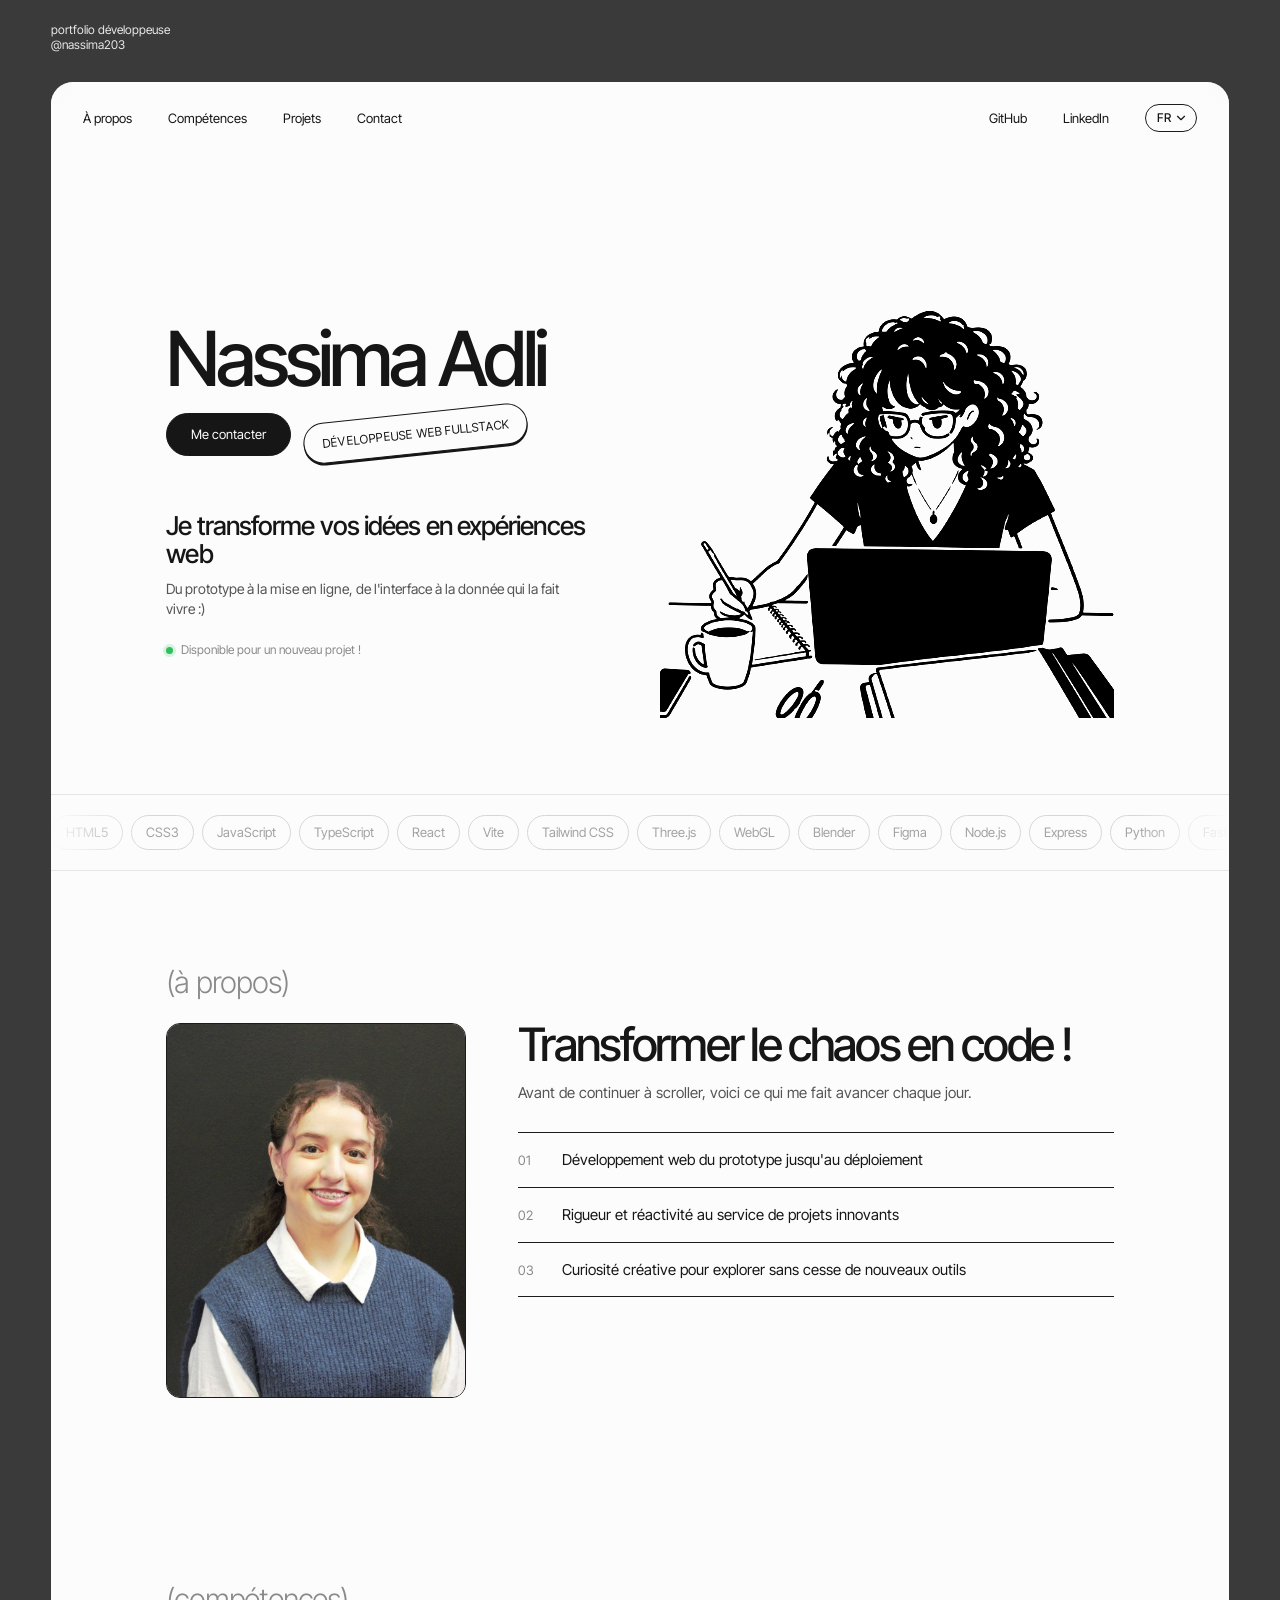
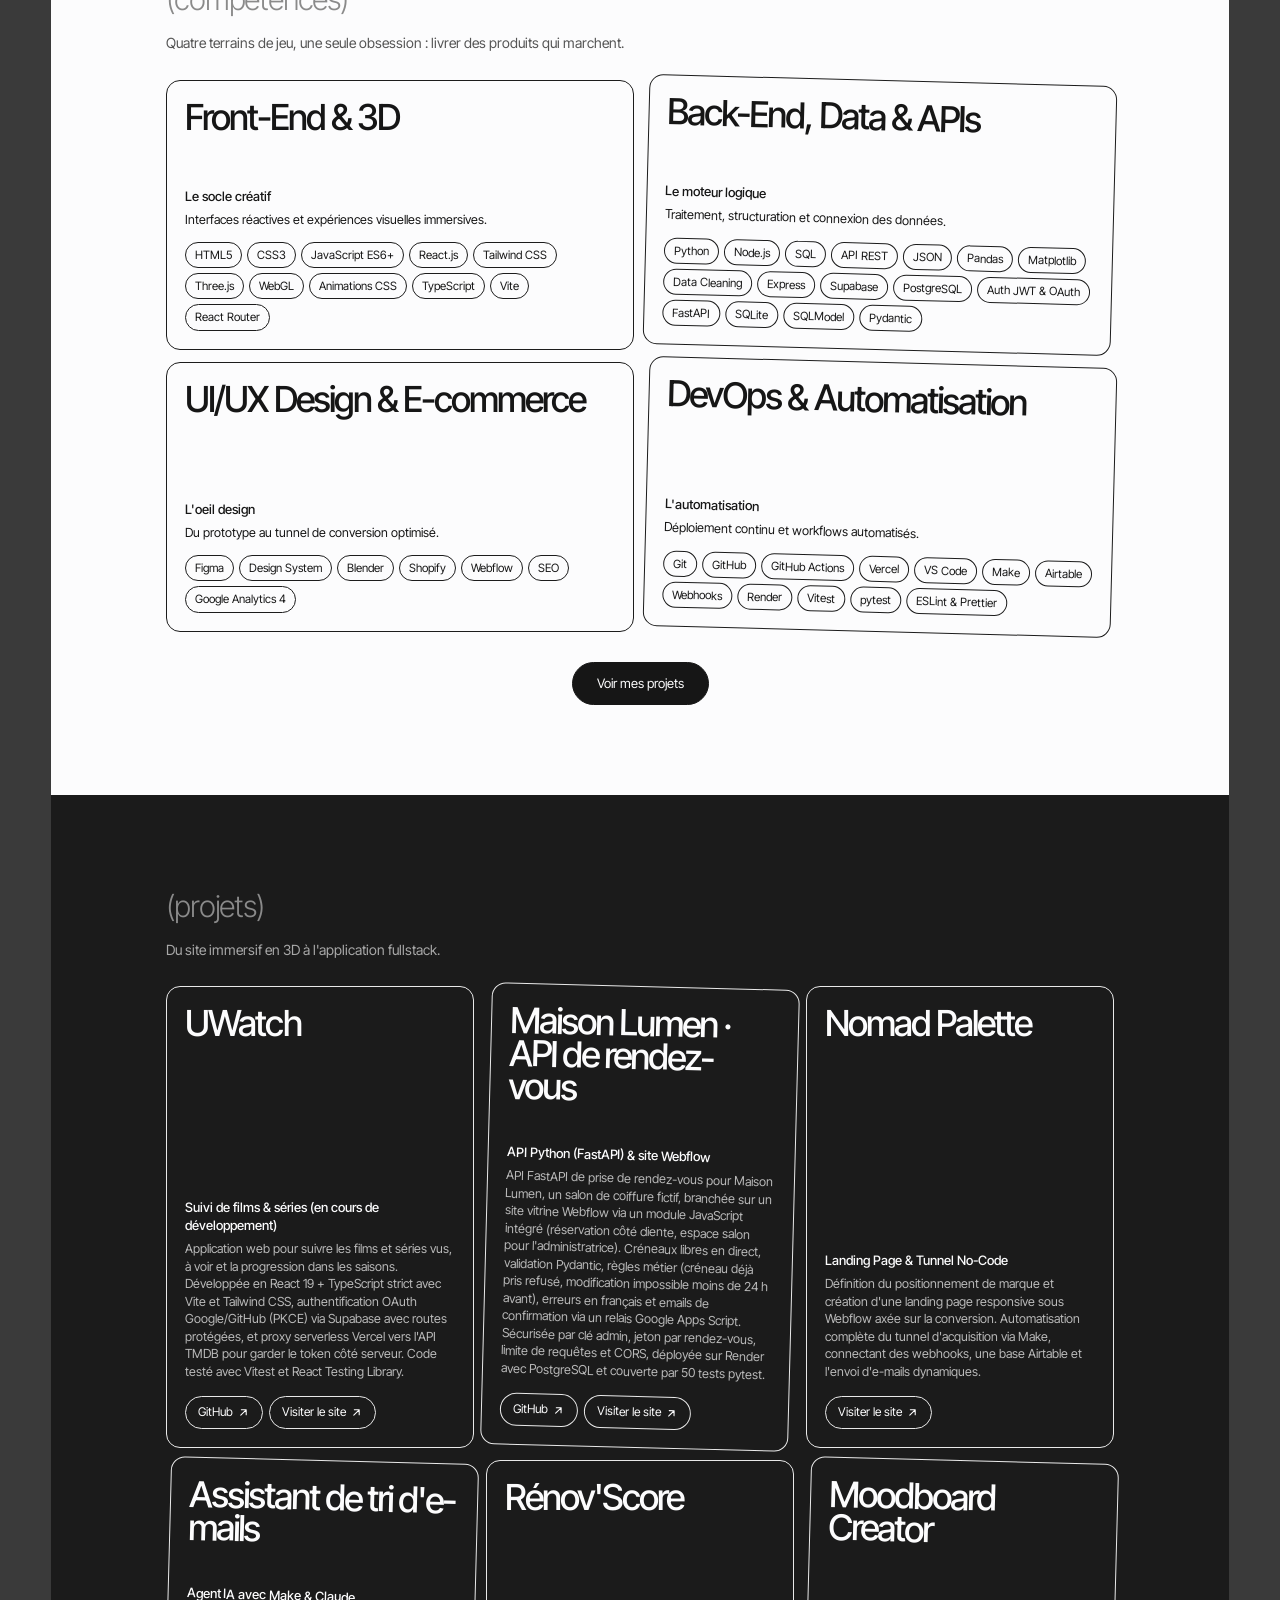
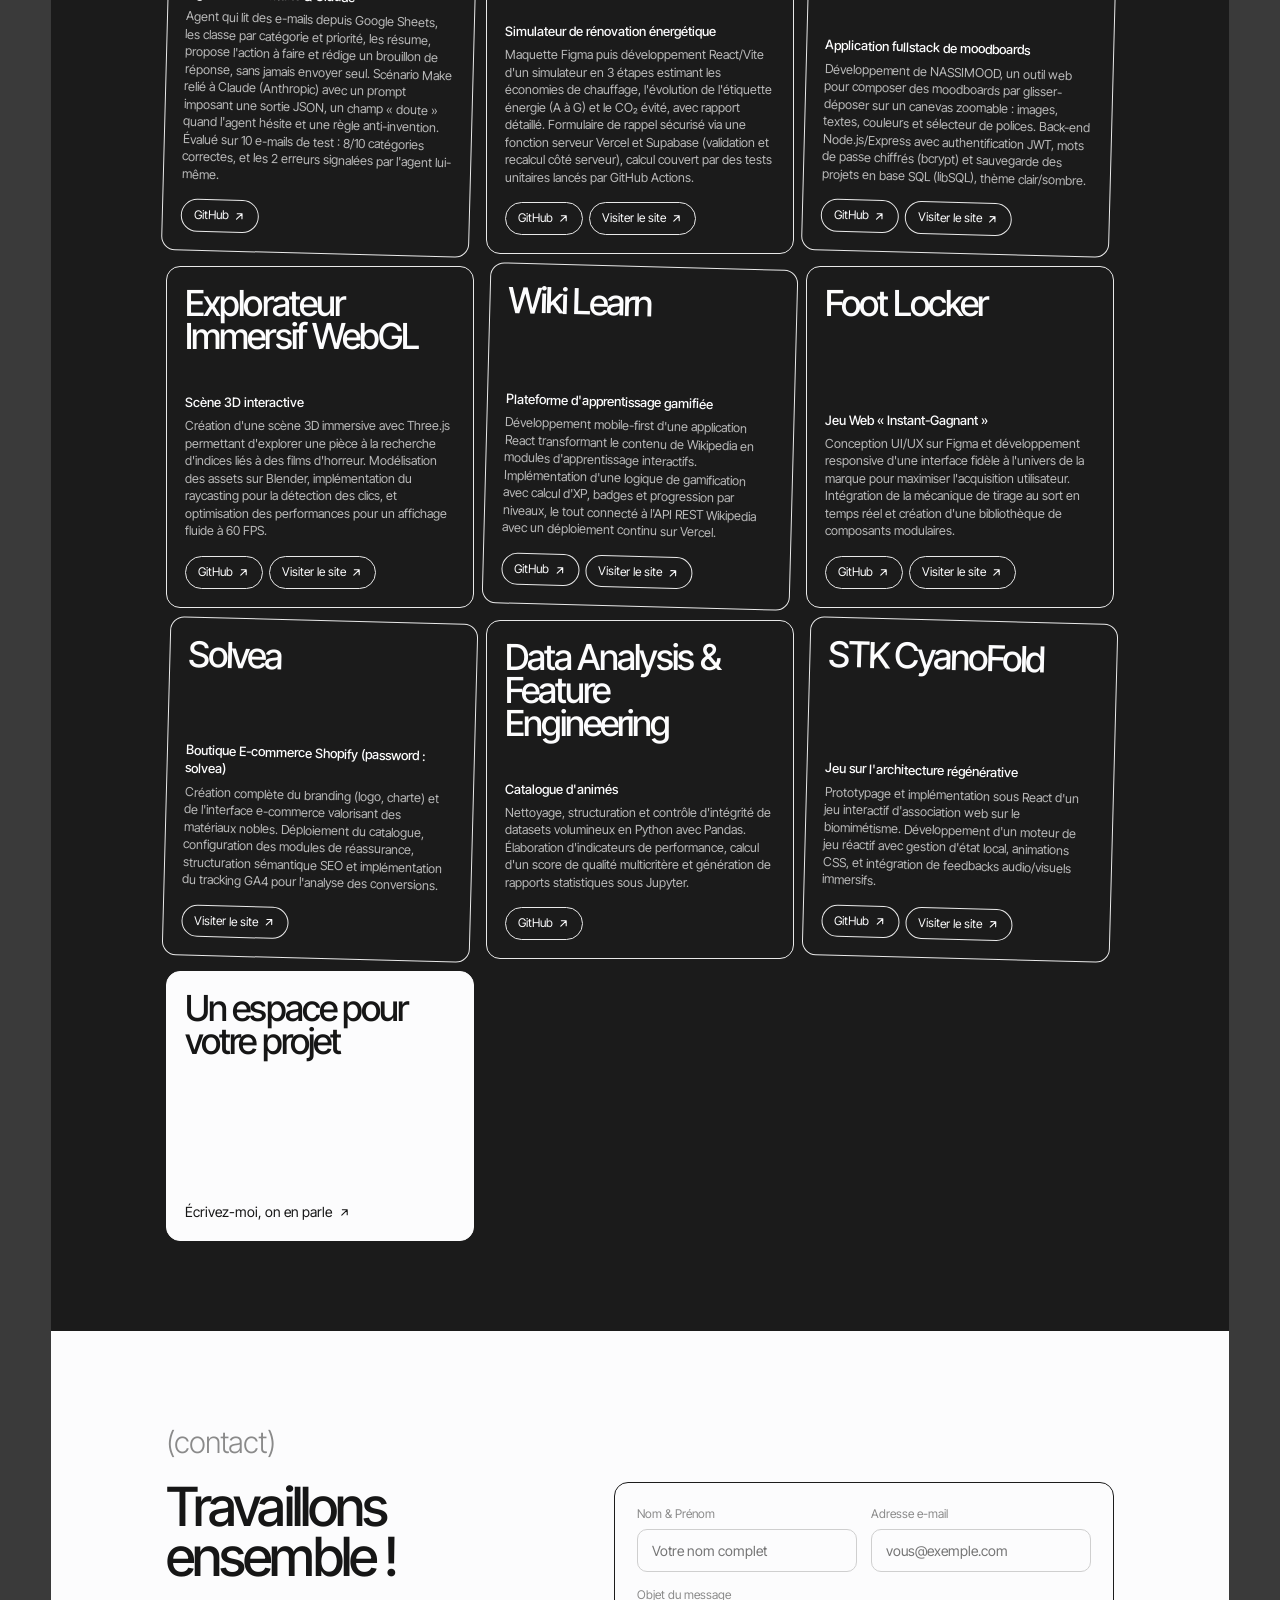
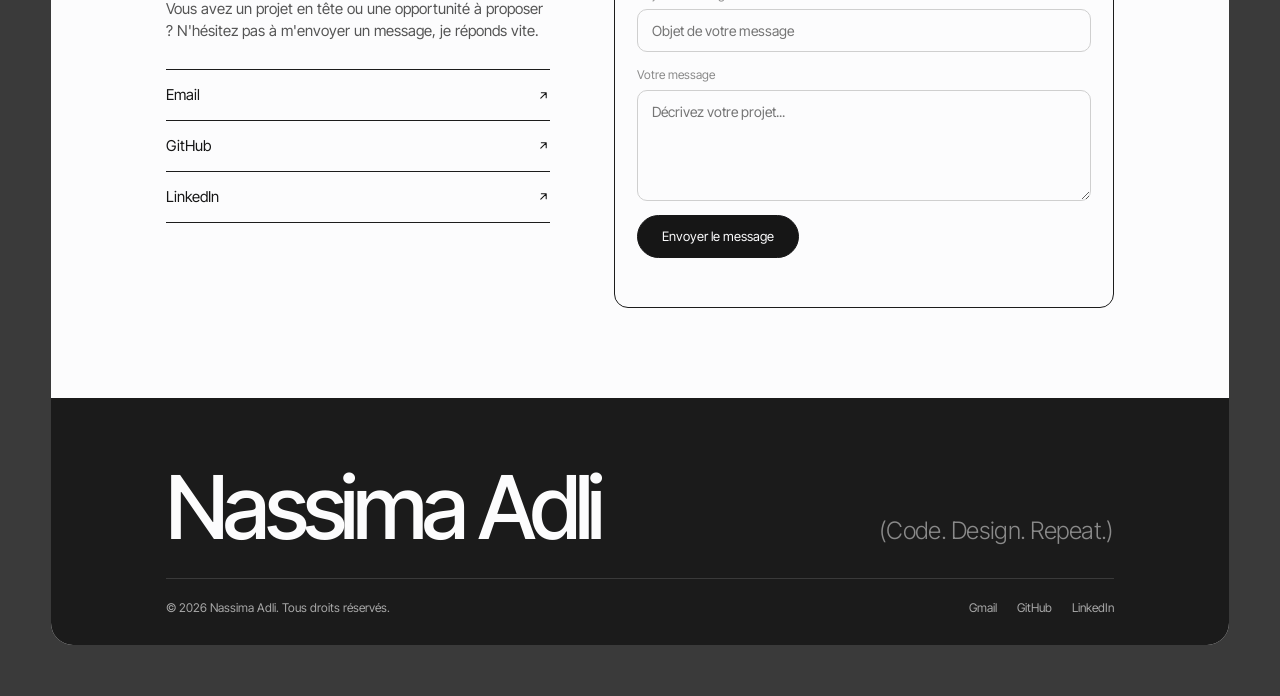
==== index.html @ 610e700b "Réordonne les projets et ajoute l'assistant de tri d'e-mails IA Co-Authored-By: Claude Opus 5.5 <nor" ====
<!DOCTYPE html>
<html lang="fr">
<head>
<meta charset="UTF-8">
<meta name="viewport" content="width=device-width, initial-scale=1.0">
<title>Nassima Adli — Développeuse Web Fullstack</title>
<link rel="preconnect" href="https://fonts.googleapis.com">
<link rel="preconnect" href="https://fonts.gstatic.com" crossorigin>
<link href="https://fonts.googleapis.com/css2?family=Inter+Tight:wght@300;400;500;600&display=swap" rel="stylesheet">
<link rel="stylesheet" href="css/style.css">
<script>document.documentElement.classList.add('js');</script>
</head>
<body>

<!-- Icônes réutilisables -->
<svg width="0" height="0" style="position:absolute" aria-hidden="true">
  <symbol id="arrow" viewBox="0 0 24 24"><path d="M7 17 17 7M8 7h9v9" fill="none" stroke="currentColor" stroke-width="2" stroke-linecap="round" stroke-linejoin="round"/></symbol>
  <!-- Aquarelle : bords déformés par un bruit fluide, adoucis, puis texturés par le grain du papier -->
  <filter id="aquarelle" x="-20%" y="-20%" width="140%" height="140%" color-interpolation-filters="sRGB">
    <feTurbulence type="fractalNoise" baseFrequency="0.011" numOctaves="3" seed="7" result="flow"/>
    <feDisplacementMap in="SourceGraphic" in2="flow" scale="80" xChannelSelector="R" yChannelSelector="G" result="spread"/>
    <feGaussianBlur in="spread" stdDeviation="5" result="soft"/>
    <feTurbulence type="fractalNoise" baseFrequency="0.85" numOctaves="2" seed="3" result="grain"/>
    <feColorMatrix in="grain" type="saturate" values="0" result="paper"/>
    <feComposite in="soft" in2="paper" operator="arithmetic" k1="0.45" k2="0.75" k3="0" k4="0"/>
  </filter>
  <!-- Même aquarelle à plus petite échelle, pour les boutons -->
  <filter id="aquarelle-sm" x="-20%" y="-20%" width="140%" height="140%" color-interpolation-filters="sRGB">
    <feTurbulence type="fractalNoise" baseFrequency="0.045" numOctaves="2" seed="11" result="flow"/>
    <feDisplacementMap in="SourceGraphic" in2="flow" scale="22" xChannelSelector="R" yChannelSelector="G" result="spread"/>
    <feGaussianBlur in="spread" stdDeviation="2" result="soft"/>
    <feTurbulence type="fractalNoise" baseFrequency="0.85" numOctaves="2" seed="3" result="grain"/>
    <feColorMatrix in="grain" type="saturate" values="0" result="paper"/>
    <feComposite in="soft" in2="paper" operator="arithmetic" k1="0.45" k2="0.75" k3="0" k4="0"/>
  </filter>
</svg>

<p class="page-meta">portfolio développeuse<br>@nassima203</p>

<div class="sheet">

<!-- ===== NAV BAR ===== -->
<header class="navbar" id="navbar">
  <nav class="nav-links" id="navLinks">
    <a href="#apropos">À propos</a>
    <a href="#competences">Compétences</a>
    <a href="#projets">Projets</a>
    <a href="#contact">Contact</a>
  </nav>

  <div class="nav-right">
    <a href="https://github.com/Nassima203" target="_blank" rel="noopener">GitHub</a>
    <a href="https://www.linkedin.com/in/nassima-adli-60a78135b/" target="_blank" rel="noopener">LinkedIn</a>
    <div class="lang-switch" id="langSwitch">
      <button class="lang-btn" id="langBtn" type="button" aria-label="Changer de langue" aria-expanded="false" aria-controls="langMenu">
        <span id="langCurrent">FR</span>
        <svg class="lang-chevron" viewBox="0 0 24 24" aria-hidden="true"><path d="m6 9 6 6 6-6" fill="none" stroke="currentColor" stroke-width="2" stroke-linecap="round" stroke-linejoin="round"/></svg>
      </button>
      <ul class="lang-menu" id="langMenu">
        <li><button type="button" data-lang="fr" aria-pressed="true"><span>FR</span> Français</button></li>
        <li><button type="button" data-lang="en" aria-pressed="false"><span>EN</span> English</button></li>
      </ul>
    </div>
  </div>

  <button class="burger" id="burger" aria-label="Ouvrir le menu" aria-expanded="false" aria-controls="navLinks">
    <span></span><span></span>
  </button>
</header>

<main>

<!-- ===== HERO ===== -->
<section class="hero" id="accueil">
  <div class="hero-copy reveal">
    <h1 class="hero-name">Nassima Adli</h1>
    <div class="hero-actions">
      <a href="#contact" class="btn btn-dark">Me contacter</a>
      <span class="pill-tilt">Développeuse web fullstack</span>
    </div>
    <p class="hero-title">Je transforme vos idées en expériences web</p>
    <p class="hero-subtitle">Du prototype à la mise en ligne, de l'interface à la donnée qui la fait vivre :)</p>
    <p class="hero-status"><span class="dot"></span>Disponible pour un nouveau projet !</p>
  </div>

  <div class="hero-illu reveal">
    <img src="images/illustration-bureau.jpg" alt="Illustration d'une développeuse aux cheveux bouclés travaillant sur son ordinateur, un café à côté">
  </div>
</section>

<!-- ===== CARROUSEL DES TECHNOS ===== -->
<section class="marquee" aria-label="Technologies utilisées dans mes projets">
  <div class="marquee-row">
    <ul class="marquee-track marquee-pills"><li>HTML5</li><li>CSS3</li><li>JavaScript</li><li>TypeScript</li><li>React</li><li>Vite</li><li>Tailwind CSS</li><li>Three.js</li><li>WebGL</li><li>Blender</li><li>Figma</li><li>Node.js</li><li>Express</li><li>Python</li><li>FastAPI</li><li>SQL</li><li>PostgreSQL</li><li>Supabase</li><li>SQLite</li><li>libSQL</li><li>API REST</li><li>SQLModel</li><li>Pydantic</li><li>Auth JWT &amp; OAuth</li><li>bcrypt</li><li>Pandas</li><li>Matplotlib</li><li>Jupyter</li><li>pytest</li><li>Vitest</li><li>React Testing Library</li><li>GitHub Actions</li><li>Vercel</li><li>Render</li><li>Shopify</li><li>Webflow</li><li>Make</li><li>Airtable</li><li>Webhooks</li><li>SEO</li><li>Google Analytics 4</li></ul>
    <ul class="marquee-track marquee-pills" aria-hidden="true"><li>HTML5</li><li>CSS3</li><li>JavaScript</li><li>TypeScript</li><li>React</li><li>Vite</li><li>Tailwind CSS</li><li>Three.js</li><li>WebGL</li><li>Blender</li><li>Figma</li><li>Node.js</li><li>Express</li><li>Python</li><li>FastAPI</li><li>SQL</li><li>PostgreSQL</li><li>Supabase</li><li>SQLite</li><li>libSQL</li><li>API REST</li><li>SQLModel</li><li>Pydantic</li><li>Auth JWT &amp; OAuth</li><li>bcrypt</li><li>Pandas</li><li>Matplotlib</li><li>Jupyter</li><li>pytest</li><li>Vitest</li><li>React Testing Library</li><li>GitHub Actions</li><li>Vercel</li><li>Render</li><li>Shopify</li><li>Webflow</li><li>Make</li><li>Airtable</li><li>Webhooks</li><li>SEO</li><li>Google Analytics 4</li></ul>
  </div>
</section>

<!-- ===== A PROPOS ===== -->
<section class="section" id="apropos">
  <h2 class="label reveal">(à propos)</h2>

  <div class="about reveal">
    <div class="about-photo">
      <img src="photo.jpeg" alt="Portrait de Nassima Adli" onerror="this.style.display='none'">
    </div>

    <div class="about-copy">
      <h3 class="about-title">Transformer le chaos en code !</h3>
      <p class="lead">Avant de continuer à scroller, voici ce qui me fait avancer chaque jour.</p>

      <ol class="about-list">
        <li>Développement web du prototype jusqu'au déploiement</li>
        <li>Rigueur et réactivité au service de projets innovants</li>
        <li>Curiosité créative pour explorer sans cesse de nouveaux outils</li>
      </ol>
    </div>
  </div>
</section>

<!-- ===== COMPETENCES ===== -->
<section class="section" id="competences">
  <h2 class="label reveal">(compétences)</h2>
  <p class="section-sub reveal">Quatre terrains de jeu, une seule obsession : livrer des produits qui marchent.</p>

  <div class="card-grid">

    <article class="card reveal">
      <h3 class="card-title">Front-End &amp; 3D</h3>
      <div class="card-foot">
        <p class="card-kicker">Le socle créatif</p>
        <p>Interfaces réactives et expériences visuelles immersives.</p>
        <ul class="tag-list">
          <li>HTML5</li><li>CSS3</li><li>JavaScript ES6+</li><li>React.js</li>
          <li>Tailwind CSS</li><li>Three.js</li><li>WebGL</li><li>Animations CSS</li>
          <li>TypeScript</li><li>Vite</li><li>React Router</li>
        </ul>
      </div>
    </article>

    <article class="card reveal">
      <h3 class="card-title">Back-End, Data &amp; APIs</h3>
      <div class="card-foot">
        <p class="card-kicker">Le moteur logique</p>
        <p>Traitement, structuration et connexion des données.</p>
        <ul class="tag-list">
          <li>Python</li><li>Node.js</li><li>SQL</li><li>API REST</li>
          <li>JSON</li><li>Pandas</li><li>Matplotlib</li><li>Data Cleaning</li>
          <li>Express</li><li>Supabase</li><li>PostgreSQL</li><li>Auth JWT &amp; OAuth</li>
          <li>FastAPI</li><li>SQLite</li><li>SQLModel</li><li>Pydantic</li>
        </ul>
      </div>
    </article>

    <article class="card reveal">
      <h3 class="card-title">UI/UX Design &amp; E-commerce</h3>
      <div class="card-foot">
        <p class="card-kicker">L'oeil design</p>
        <p>Du prototype au tunnel de conversion optimisé.</p>
        <ul class="tag-list">
          <li>Figma</li><li>Design System</li><li>Blender</li><li>Shopify</li>
          <li>Webflow</li><li>SEO</li><li>Google Analytics 4</li>
        </ul>
      </div>
    </article>

    <article class="card reveal">
      <h3 class="card-title">DevOps &amp; Automatisation</h3>
      <div class="card-foot">
        <p class="card-kicker">L'automatisation</p>
        <p>Déploiement continu et workflows automatisés.</p>
        <ul class="tag-list">
          <li>Git</li><li>GitHub</li><li>GitHub Actions</li><li>Vercel</li>
          <li>VS Code</li><li>Make</li><li>Airtable</li><li>Webhooks</li>
          <li>Render</li><li>Vitest</li><li>pytest</li><li>ESLint &amp; Prettier</li>
        </ul>
      </div>
    </article>

  </div>

  <div class="center reveal">
    <a href="#projets" class="btn btn-dark">Voir mes projets</a>
  </div>
</section>

<!-- ===== PROJETS ===== -->
<section class="section section-dark" id="projets">
  <h2 class="label reveal">(projets)</h2>
  <p class="section-sub reveal">Du site immersif en 3D à l'application fullstack.</p>

  <div class="card-grid card-grid-3">

    <article class="card card-dark reveal">
      <div class="project-img"><img src="images/projects/uwatch.jpg" alt="Aperçu de l'application de suivi de films et séries UWatch" loading="lazy" onerror="this.remove()"></div>
      <h3 class="card-title">UWatch</h3>
      <div class="card-foot">
        <p class="card-kicker">Suivi de films &amp; séries (en cours de développement)</p>
        <p>Application web pour suivre les films et séries vus, à voir et la progression dans les saisons. Développée en React 19 + TypeScript strict avec Vite et Tailwind CSS, authentification OAuth Google/GitHub (PKCE) via Supabase avec routes protégées, et proxy serverless Vercel vers l'API TMDB pour garder le token côté serveur. Code testé avec Vitest et React Testing Library.</p>
        <div class="project-links">
          <a href="https://github.com/Nassima203/movie-tracker" target="_blank" rel="noopener">GitHub <svg><use href="#arrow"/></svg></a>
          <a href="https://movie-tracker-theta-seven.vercel.app/login" target="_blank" rel="noopener">Visiter le site <svg><use href="#arrow"/></svg></a>
        </div>
      </div>
    </article>

    <article class="card card-dark reveal">
      <div class="project-img"><img src="images/projects/rdv-api.jpg" alt="Aperçu du site de réservation Maison Lumen relié à l'API de prise de rendez-vous" loading="lazy" onerror="this.remove()"></div>
      <h3 class="card-title">Maison Lumen · API de rendez-vous</h3>
      <div class="card-foot">
        <p class="card-kicker">API Python (FastAPI) &amp; site Webflow</p>
        <p>API FastAPI de prise de rendez-vous pour Maison Lumen, un salon de coiffure fictif, branchée sur un site vitrine Webflow via un module JavaScript intégré (réservation côté cliente, espace salon pour l'administratrice). Créneaux libres en direct, validation Pydantic, règles métier (créneau déjà pris refusé, modification impossible moins de 24 h avant), erreurs en français et emails de confirmation via un relais Google Apps Script. Sécurisée par clé admin, jeton par rendez-vous, limite de requêtes et CORS, déployée sur Render avec PostgreSQL et couverte par 50 tests pytest.</p>
        <div class="project-links">
          <a href="https://github.com/Nassima203/rdv-api" target="_blank" rel="noopener">GitHub <svg><use href="#arrow"/></svg></a>
          <a href="https://maison-lumen-c4b75a.webflow.io" target="_blank" rel="noopener">Visiter le site <svg><use href="#arrow"/></svg></a>
        </div>
      </div>
    </article>

    <article class="card card-dark reveal">
      <div class="project-img"><img src="images/projects/nomad-palette.jpg" alt="Aperçu de la landing page Webflow Nomad Palette" loading="lazy" onerror="this.remove()"></div>
      <h3 class="card-title">Nomad Palette</h3>
      <div class="card-foot">
        <p class="card-kicker">Landing Page &amp; Tunnel No-Code</p>
        <p>Définition du positionnement de marque et création d'une landing page responsive sous Webflow axée sur la conversion. Automatisation complète du tunnel d'acquisition via Make, connectant des webhooks, une base Airtable et l'envoi d'e-mails dynamiques.</p>
        <div class="project-links">
          <a href="https://nomad-palette.webflow.io/" target="_blank" rel="noopener">Visiter le site <svg><use href="#arrow"/></svg></a>
        </div>
      </div>
    </article>

    <article class="card card-dark reveal">
      <div class="project-img"><img src="images/projects/assistant-email-ia.jpg" alt="Aperçu du scénario Make de l'assistant de tri d'e-mails" loading="lazy" onerror="this.remove()"></div>
      <h3 class="card-title">Assistant de tri d'e-mails</h3>
      <div class="card-foot">
        <p class="card-kicker">Agent IA avec Make &amp; Claude</p>
        <p>Agent qui lit des e-mails depuis Google Sheets, les classe par catégorie et priorité, les résume, propose l'action à faire et rédige un brouillon de réponse, sans jamais envoyer seul. Scénario Make relié à Claude (Anthropic) avec un prompt imposant une sortie JSON, un champ « doute » quand l'agent hésite et une règle anti-invention. Évalué sur 10 e-mails de test : 8/10 catégories correctes, et les 2 erreurs signalées par l'agent lui-même.</p>
        <div class="project-links">
          <a href="https://github.com/Nassima203/assistant-email-ia" target="_blank" rel="noopener">GitHub <svg><use href="#arrow"/></svg></a>
        </div>
      </div>
    </article>

    <article class="card card-dark reveal">
      <div class="project-img"><img src="images/projects/renovscore.jpg" alt="Aperçu du simulateur de rénovation énergétique Rénov'Score" loading="lazy" onerror="this.remove()"></div>
      <h3 class="card-title">Rénov'Score</h3>
      <div class="card-foot">
        <p class="card-kicker">Simulateur de rénovation énergétique</p>
        <p>Maquette Figma puis développement React/Vite d'un simulateur en 3 étapes estimant les économies de chauffage, l'évolution de l'étiquette énergie (A à G) et le CO₂ évité, avec rapport détaillé. Formulaire de rappel sécurisé via une fonction serveur Vercel et Supabase (validation et recalcul côté serveur), calcul couvert par des tests unitaires lancés par GitHub Actions.</p>
        <div class="project-links">
          <a href="https://github.com/Nassima203/Renovscore" target="_blank" rel="noopener">GitHub <svg><use href="#arrow"/></svg></a>
          <a href="https://renovscore.vercel.app" target="_blank" rel="noopener">Visiter le site <svg><use href="#arrow"/></svg></a>
        </div>
      </div>
    </article>

    <article class="card card-dark reveal">
      <div class="project-img"><img src="images/projects/moodboard-creator.jpg" alt="Aperçu de l'outil Moodboard Creator" loading="lazy" onerror="this.remove()"></div>
      <h3 class="card-title">Moodboard Creator</h3>
      <div class="card-foot">
        <p class="card-kicker">Application fullstack de moodboards</p>
        <p>Développement de NASSIMOOD, un outil web pour composer des moodboards par glisser-déposer sur un canevas zoomable : images, textes, couleurs et sélecteur de polices. Back-end Node.js/Express avec authentification JWT, mots de passe chiffrés (bcrypt) et sauvegarde des projets en base SQL (libSQL), thème clair/sombre.</p>
        <div class="project-links">
          <a href="https://github.com/Nassima203/moodboard-creator" target="_blank" rel="noopener">GitHub <svg><use href="#arrow"/></svg></a>
          <a href="https://moodboard-creator.onrender.com/" target="_blank" rel="noopener">Visiter le site <svg><use href="#arrow"/></svg></a>
        </div>
      </div>
    </article>

    <article class="card card-dark reveal">
      <div class="project-img"><img src="images/projects/explorateur-3d.jpg" alt="Rendu de la scène 3D de la pièce d'horreur" loading="lazy" onerror="this.remove()"></div>
      <h3 class="card-title">Explorateur Immersif WebGL</h3>
      <div class="card-foot">
        <p class="card-kicker">Scène 3D interactive</p>
        <p>Création d'une scène 3D immersive avec Three.js permettant d'explorer une pièce à la recherche d'indices liés à des films d'horreur. Modélisation des assets sur Blender, implémentation du raycasting pour la détection des clics, et optimisation des performances pour un affichage fluide à 60 FPS.</p>
        <div class="project-links">
          <a href="https://github.com/Nassima203/threejs-horreur" target="_blank" rel="noopener">GitHub <svg><use href="#arrow"/></svg></a>
          <a href="https://threejs-horreur.vercel.app/" target="_blank" rel="noopener">Visiter le site <svg><use href="#arrow"/></svg></a>
        </div>
      </div>
    </article>

    <article class="card card-dark reveal">
      <div class="project-img"><img src="images/projects/wiki-learn.jpg" alt="Capture d'écran de l'interface mobile de Wiki Learn" loading="lazy" onerror="this.remove()"></div>
      <h3 class="card-title">Wiki Learn</h3>
      <div class="card-foot">
        <p class="card-kicker">Plateforme d'apprentissage gamifiée</p>
        <p>Développement mobile-first d'une application React transformant le contenu de Wikipedia en modules d'apprentissage interactifs. Implémentation d'une logique de gamification avec calcul d'XP, badges et progression par niveaux, le tout connecté à l'API REST Wikipedia avec un déploiement continu sur Vercel.</p>
        <div class="project-links">
          <a href="https://github.com/Nassima203/projet-hackathon" target="_blank" rel="noopener">GitHub <svg><use href="#arrow"/></svg></a>
          <a href="https://projet-hackathon-six.vercel.app/" target="_blank" rel="noopener">Visiter le site <svg><use href="#arrow"/></svg></a>
        </div>
      </div>
    </article>

    <article class="card card-dark reveal">
      <div class="project-img"><img src="images/projects/foot-locker.jpg" alt="Maquette Figma de l'interface Foot Locker" loading="lazy" onerror="this.remove()"></div>
      <h3 class="card-title">Foot Locker</h3>
      <div class="card-foot">
        <p class="card-kicker">Jeu Web « Instant-Gagnant »</p>
        <p>Conception UI/UX sur Figma et développement responsive d'une interface fidèle à l'univers de la marque pour maximiser l'acquisition utilisateur. Intégration de la mécanique de tirage au sort en temps réel et création d'une bibliothèque de composants modulaires.</p>
        <div class="project-links">
          <a href="https://github.com/Nassima203/projet-footlocker" target="_blank" rel="noopener">GitHub <svg><use href="#arrow"/></svg></a>
          <a href="https://c-txr.github.io/projet-footlocker/" target="_blank" rel="noopener">Visiter le site <svg><use href="#arrow"/></svg></a>
        </div>
      </div>
    </article>

    <article class="card card-dark reveal">
      <div class="project-img"><img src="images/projects/solvea.jpg" alt="Page d'accueil de la boutique Shopify Solvea" loading="lazy" onerror="this.remove()"></div>
      <h3 class="card-title">Solvea</h3>
      <div class="card-foot">
        <p class="card-kicker">Boutique E-commerce Shopify (password : solvea)</p>
        <p>Création complète du branding (logo, charte) et de l'interface e-commerce valorisant des matériaux nobles. Déploiement du catalogue, configuration des modules de réassurance, structuration sémantique SEO et implémentation du tracking GA4 pour l'analyse des conversions.</p>
        <div class="project-links">
          <a href="https://solveafactory.myshopify.com/" target="_blank" rel="noopener">Visiter le site <svg><use href="#arrow"/></svg></a>
        </div>
      </div>
    </article>

    <article class="card card-dark reveal">
      <div class="project-img"><img src="images/projects/data-animes.jpg" alt="Graphique Matplotlib d'analyse de données animés" loading="lazy" onerror="this.remove()"></div>
      <h3 class="card-title">Data Analysis &amp; Feature Engineering</h3>
      <div class="card-foot">
        <p class="card-kicker">Catalogue d'animés</p>
        <p>Nettoyage, structuration et contrôle d'intégrité de datasets volumineux en Python avec Pandas. Élaboration d'indicateurs de performance, calcul d'un score de qualité multicritère et génération de rapports statistiques sous Jupyter.</p>
        <div class="project-links">
          <a href="https://github.com/Nassima203/projet-data-anime" target="_blank" rel="noopener">GitHub <svg><use href="#arrow"/></svg></a>
        </div>
      </div>
    </article>

    <article class="card card-dark reveal">
      <div class="project-img"><img src="images/projects/stk-cyanofold.jpg" alt="Aperçu du design cyanotype/blueprint de STK CyanoFold" loading="lazy" onerror="this.remove()"></div>
      <h3 class="card-title">STK CyanoFold</h3>
      <div class="card-foot">
        <p class="card-kicker">Jeu sur l'architecture régénérative</p>
        <p>Prototypage et implémentation sous React d'un jeu interactif d'association web sur le biomimétisme. Développement d'un moteur de jeu réactif avec gestion d'état local, animations CSS, et intégration de feedbacks audio/visuels immersifs.</p>
        <div class="project-links">
          <a href="https://github.com/Nassima203/projet_client_STK_Architecture" target="_blank" rel="noopener">GitHub <svg><use href="#arrow"/></svg></a>
          <a href="https://stk-cyanofold.vercel.app/" target="_blank" rel="noopener">Visiter le site <svg><use href="#arrow"/></svg></a>
        </div>
      </div>
    </article>

    <a href="#contact" class="card card-dark card-cta reveal">
      <h3 class="card-title">Un espace pour votre projet</h3>
      <div class="card-foot">
        <p>Écrivez-moi, on en parle <svg><use href="#arrow"/></svg></p>
      </div>
    </a>

  </div>
</section>

<!-- ===== CONTACT ===== -->
<section class="section" id="contact">
  <h2 class="label reveal">(contact)</h2>

  <div class="contact reveal">
    <div class="contact-info">
      <h3 class="contact-title">Travaillons ensemble !</h3>
      <p>Vous avez un projet en tête ou une opportunité à proposer ? N'hésitez pas à m'envoyer un message, je réponds vite.</p>
      <ul class="contact-links">
        <li><a href="mailto:nassimaadli777@gmail.com">Email <svg><use href="#arrow"/></svg></a></li>
        <li><a href="https://github.com/Nassima203/" target="_blank" rel="noopener">GitHub <svg><use href="#arrow"/></svg></a></li>
        <li><a href="https://www.linkedin.com/in/nassima-adli-60a78135b/" target="_blank" rel="noopener">LinkedIn <svg><use href="#arrow"/></svg></a></li>
      </ul>
    </div>

    <form class="contact-form" id="contactForm" data-endpoint="https://formsubmit.co/ajax/nassimaadli777@gmail.com">
      <input type="hidden" name="_subject" value="Nouveau message depuis le portfolio">
      <input type="hidden" name="_template" value="table">
      <input type="hidden" name="_captcha" value="false">
      <input type="text" name="_honey" class="honeypot" tabindex="-1" autocomplete="off" aria-hidden="true">
      <div class="form-grid">
        <div class="form-row">
          <label for="name">Nom &amp; Prénom</label>
          <input type="text" id="name" name="name" placeholder="Votre nom complet" autocomplete="name" required>
        </div>
        <div class="form-row">
          <label for="email">Adresse e-mail</label>
          <input type="email" id="email" name="email" placeholder="vous@exemple.com" autocomplete="email" required>
        </div>
      </div>
      <div class="form-row">
        <label for="objet">Objet du message</label>
        <input type="text" id="objet" name="objet" placeholder="Objet de votre message" required>
      </div>
      <div class="form-row">
        <label for="message">Votre message</label>
        <textarea id="message" name="message" rows="5" placeholder="Décrivez votre projet..." required></textarea>
      </div>
      <button type="submit" class="btn btn-dark">Envoyer le message</button>
      <p class="form-status" id="formStatus" role="status" aria-live="polite"></p>
    </form>
  </div>
</section>

</main>

<!-- ===== FOOTER ===== -->
<footer class="footer">
  <div class="footer-top">
    <p class="footer-name">Nassima Adli</p>
    <p class="footer-tag">(Code. Design. Repeat.)</p>
  </div>
  <div class="footer-bottom">
    <p>© 2026 Nassima Adli. Tous droits réservés.</p>
    <div class="footer-links">
      <a href="mailto:nassimaadli777@gmail.com">Gmail</a>
      <a href="https://github.com/Nassima203" target="_blank" rel="noopener">GitHub</a>
      <a href="https://www.linkedin.com/in/nassima-adli-60a78135b/" target="_blank" rel="noopener">LinkedIn</a>
    </div>
  </div>
</footer>

</div>

<script src="js/i18n.js"></script>
<script src="js/script.js"></script>
</body>
</html>
---- css/style.css ----
/* ===== VARIABLES ===== */
:root {
  --bg: #3a3a3a;
  --paper: #fcfcfd;
  --ink: #161616;
  --muted: #8a8a8a;
  --line: #1c1c1c;
  --dark: #1b1b1b;
  --dark-line: #e9e9e9;
  --radius: 14px;
  --radius-sheet: 22px;
  --gutter: clamp(20px, 9vw, 120px);
  --font: 'Inter Tight', 'Helvetica Neue', Arial, sans-serif;

  /* Pastels */
  --pink: #ffc8dd;
  --lavender: #d9c8ff;
  --mint: #bdf0d5;
  --sky: #bfe1ff;
  --peach: #ffd8a8;
  --ease-out: cubic-bezier(.2, .8, .2, 1);
}

* { margin: 0; padding: 0; box-sizing: border-box; }

html { scroll-behavior: smooth; scroll-padding-top: 70px; }

body {
  font-family: var(--font);
  font-size: 15px;
  line-height: 1.45;
  color: var(--ink);
  background: var(--bg);
  padding: 0 clamp(12px, 4vw, 60px) clamp(12px, 4vw, 60px);
  -webkit-font-smoothing: antialiased;
}

img { max-width: 100%; display: block; }
a { color: inherit; text-decoration: none; }
ul, ol { list-style: none; }

::selection { background: var(--ink); color: var(--paper); }

/* ===== EN-TÊTE HORS FEUILLE ===== */
.page-meta {
  color: #e8e8e8;
  font-size: 12px;
  line-height: 1.25;
  padding: 22px 0 30px;
  max-width: 1180px;
  margin: 0 auto;
}

/* ===== FEUILLE PRINCIPALE ===== */
.sheet {
  max-width: 1180px;
  margin: 0 auto;
  background: var(--paper);
  border-radius: var(--radius-sheet);
  overflow: clip;
}

/* ===== NAV BAR ===== */
.navbar {
  position: sticky;
  top: 0;
  z-index: 50;
  display: flex;
  align-items: center;
  justify-content: space-between;
  gap: 24px;
  padding: 22px clamp(20px, 3vw, 32px);
  background: rgba(252, 252, 253, .92);
  backdrop-filter: blur(10px);
  -webkit-backdrop-filter: blur(10px);
  font-size: 13px;
  transition: box-shadow .25s ease;
}

.navbar.scrolled { box-shadow: 0 1px 0 rgba(0, 0, 0, .08); }

.nav-links, .nav-right { display: flex; align-items: center; gap: clamp(16px, 3vw, 36px); }

.nav-links a, .nav-right a { position: relative; }

.nav-links a::after, .nav-right a::after {
  content: '';
  position: absolute;
  left: 0; right: 0; bottom: -3px;
  height: 1px;
  background: currentColor;
  transform: scaleX(0);
  transform-origin: left;
  transition: transform .25s ease;
}

.nav-links a:hover::after, .nav-right a:hover::after { transform: scaleX(1); }

/* ===== SÉLECTEUR DE LANGUE ===== */
.lang-switch { position: relative; }

.lang-btn {
  display: inline-flex;
  align-items: center;
  gap: 3px;
  padding: 6px 8px 6px 11px;
  border: 1px solid var(--line);
  border-radius: 999px;
  background: transparent;
  font: 500 12px/1 var(--font);
  color: var(--ink);
  cursor: pointer;
  transition: background .25s ease;
}

.lang-btn:hover, .lang-switch.open .lang-btn { background: var(--lavender); }

.lang-chevron {
  width: 14px; height: 14px;
  transition: transform .35s var(--ease-out);
}

.lang-btn[aria-expanded="true"] .lang-chevron { transform: rotate(180deg); }

.lang-menu {
  position: absolute;
  top: calc(100% + 8px);
  right: 0;
  min-width: 140px;
  padding: 5px;
  background: var(--paper);
  border: 1px solid var(--line);
  border-radius: 12px;
  box-shadow: 3px 3px 0 var(--ink);
  opacity: 0;
  visibility: hidden;
  translate: 0 -6px;
  transition: opacity .2s ease, translate .3s var(--ease-out), visibility .2s;
}

.lang-switch.open .lang-menu { opacity: 1; visibility: visible; translate: none; }

.lang-menu button {
  display: flex;
  align-items: center;
  gap: 10px;
  width: 100%;
  padding: 9px 10px;
  border: 0;
  border-radius: 8px;
  background: transparent;
  font: 13px var(--font);
  color: var(--ink);
  text-align: left;
  cursor: pointer;
  transition: background .2s ease;
}

.lang-menu button span { font-weight: 500; font-size: 11px; color: var(--muted); }
.lang-menu button:hover { background: var(--lavender); }
.lang-menu button[aria-pressed="true"] { font-weight: 600; }
.lang-menu button[aria-pressed="true"]::after { content: '✓'; margin-left: auto; }

/* Fondu bref pendant le changement de langue */
.sheet main, .sheet .footer { transition: opacity .18s ease; }
.sheet.lang-fade main, .sheet.lang-fade .footer { opacity: 0; }

.burger {
  display: none;
  width: 38px; height: 38px;
  border: 1px solid var(--line);
  border-radius: 999px;
  background: transparent;
  cursor: pointer;
  flex-direction: column;
  align-items: center;
  justify-content: center;
  gap: 5px;
}

.burger span {
  width: 16px; height: 1.5px;
  background: var(--ink);
  transition: transform .25s ease;
}

.burger[aria-expanded="true"] span:first-child { transform: translateY(3.25px) rotate(45deg); }
.burger[aria-expanded="true"] span:last-child { transform: translateY(-3.25px) rotate(-45deg); }

/* ===== BOUTONS ===== */
.btn {
  position: relative;
  isolation: isolate;
  overflow: hidden;
  display: inline-flex;
  align-items: center;
  justify-content: center;
  gap: 8px;
  padding: 14px 24px;
  border-radius: 999px;
  border: 1px solid var(--ink);
  font: 400 13px/1 var(--font);
  cursor: pointer;
  transition: color .3s ease, transform .3s var(--ease-out), box-shadow .3s var(--ease-out);
}

/* Aquarelle rapide qui part du curseur et inonde le bouton au survol */
.btn::before, .project-links a::before, .contact-links a::before {
  content: '';
  position: absolute;
  inset: -20px;
  z-index: -1;
  --wash: 0px;
  /* Une seule couleur : celle de la carte pour les liens de projet, lavande sinon */
  background: radial-gradient(var(--wash) circle at calc(var(--mx, 50%) + 20px) calc(var(--my, 50%) + 20px),
    color-mix(in srgb, var(--tint, var(--lavender)) 55%, transparent) 0%,
    color-mix(in srgb, var(--tint, var(--lavender)) 80%, transparent) 45%,
    var(--tint, var(--lavender)) 62%,
    color-mix(in srgb, var(--tint, var(--lavender)) 40%, transparent) 75%,
    transparent 88%);
  filter: url(#aquarelle-sm);
  opacity: 0;
  transition: opacity .45s ease, --wash 0s linear .45s;
}

.btn:hover::before, .project-links a:hover::before, .contact-links a:hover::before {
  --wash: 320px;
  opacity: 1;
  transition: opacity .15s ease, --wash .6s cubic-bezier(.2, .7, .2, 1);
}
.btn:hover { transform: translate(-2px, -2px); box-shadow: 3px 3px 0 var(--ink); }
.btn:active { transform: none; box-shadow: 0 0 0 var(--ink); }

.btn-dark { background: var(--ink); color: var(--paper); }
.btn-dark:hover { color: var(--ink); }
.btn:disabled { opacity: .55; cursor: wait; transform: none; box-shadow: none; }
.btn:disabled::before { opacity: 0; }

/* ===== HERO ===== */
.hero {
  display: grid;
  grid-template-columns: 1fr 1fr;
  align-items: center;
  gap: 40px;
  padding: clamp(50px, 9vw, 110px) var(--gutter) clamp(40px, 6vw, 80px);
}

.hero-name {
  font-size: clamp(42px, 6.5vw, 76px);
  font-weight: 500;
  letter-spacing: -.055em;
  line-height: .95;
}

.hero-actions {
  display: flex;
  flex-wrap: wrap;
  align-items: center;
  gap: 12px;
  margin-top: 18px;
}

.pill-tilt {
  display: inline-block;
  padding: 11px 18px;
  border: 1px solid var(--ink);
  border-radius: 999px;
  font-size: 12px;
  text-transform: uppercase;
  letter-spacing: .02em;
  transform: rotate(-6deg);
  background: var(--paper);
  box-shadow: 0 2px 0 var(--ink);
  cursor: default;
  transition: transform .4s var(--ease-out), background .3s ease, box-shadow .3s ease;
}

.pill-tilt:hover {
  transform: rotate(3deg) scale(1.04);
  background: var(--lavender);
  box-shadow: 0 4px 0 var(--ink);
}

.hero-title {
  margin-top: clamp(36px, 5vw, 56px);
  max-width: 460px;
  font-size: clamp(20px, 2.2vw, 26px);
  font-weight: 500;
  letter-spacing: -.035em;
  line-height: 1.1;
}

.hero-subtitle {
  margin-top: 10px;
  max-width: 420px;
  color: #555;
  font-size: 14px;
}

.hero-status {
  display: inline-flex;
  align-items: center;
  gap: 8px;
  margin-top: 22px;
  font-size: 12px;
  color: var(--muted);
}

.hero-status .dot {
  width: 7px; height: 7px;
  border-radius: 50%;
  background: #2fbf5b;
  box-shadow: 0 0 0 3px rgba(47, 191, 91, .18);
}

.hero-illu { justify-self: center; width: min(100%, 520px); }

/* Fond de l'illustration effacé : niveaux de gris éclaircis + fusion multiply sur le blanc */
.hero-illu img {
  width: 100%;
  filter: grayscale(1) brightness(1.28) contrast(1.35);
  mix-blend-mode: multiply;
}

/* ===== CARROUSEL DES TECHNOS ===== */
.marquee {
  padding-block: 20px;
  border-block: 1px solid #e6e6e6;
}

/* Deux copies identiques côte à côte : quand la première est sortie, la seconde a pris sa place */
.marquee-row {
  display: flex;
  overflow: hidden;
  -webkit-mask-image: linear-gradient(90deg, transparent, #000 8%, #000 92%, transparent);
  mask-image: linear-gradient(90deg, transparent, #000 8%, #000 92%, transparent);
}

.marquee-track {
  display: flex;
  align-items: center;
  flex-shrink: 0;
  min-width: max-content;
  animation: defilement 90s linear infinite;
}

/* On met en pause au survol pour pouvoir lire */
.marquee:hover .marquee-track { animation-play-state: paused; }

@keyframes defilement {
  to { transform: translateX(-100%); }
}

/* Pastilles en gris clair, pour rester discret */
.marquee-pills li {
  margin-right: 8px;
  padding: 7px 14px;
  border: 1px solid #d6d6d6;
  border-radius: 999px;
  color: #a3a3a3;
  font-size: 13px;
  white-space: nowrap;
}

/* ===== SECTIONS ===== */
.section { padding: clamp(50px, 8vw, 90px) var(--gutter); }

.label {
  font-size: clamp(24px, 2.6vw, 30px);
  font-weight: 300;
  letter-spacing: -.04em;
  color: var(--muted);
  margin-bottom: 18px;
}

.section-sub {
  max-width: 520px;
  margin: -6px 0 26px;
  font-size: 14px;
  color: #555;
}

.section-dark {
  background: var(--dark);
  color: var(--paper);
}

.section-dark .section-sub { color: #a8a8a8; }

.center { display: flex; justify-content: center; margin-top: 30px; }

/* ===== A PROPOS ===== */
.about {
  display: grid;
  grid-template-columns: minmax(200px, 300px) 1fr;
  gap: clamp(24px, 4vw, 56px);
  align-items: start;
}

.about-photo {
  aspect-ratio: 4 / 5;
  border: 1px solid var(--line);
  border-radius: var(--radius);
  overflow: hidden;
  background: #eee;
}

.about-photo img {
  width: 100%; height: 100%;
  object-fit: cover;
  object-position: 50% 30%;
}

.about-title {
  font-size: clamp(30px, 4vw, 46px);
  font-weight: 500;
  letter-spacing: -.05em;
  line-height: .95;
}

.lead { margin-top: 16px; color: #555; max-width: 460px; }

.about-list {
  margin-top: 28px;
  counter-reset: item;
  border-top: 1px solid var(--line);
}

.about-list li {
  counter-increment: item;
  display: grid;
  grid-template-columns: 44px 1fr;
  padding: 16px 0;
  border-bottom: 1px solid var(--line);
}

.about-list li::before {
  content: '0' counter(item);
  color: var(--muted);
  font-size: 13px;
  padding-top: 2px;
}

/* ===== CARTES (compétences & projets) ===== */
.card-grid {
  display: grid;
  grid-template-columns: repeat(2, 1fr);
  gap: 12px;
}

.card-grid-3 { grid-template-columns: repeat(3, 1fr); }

.card {
  display: flex;
  flex-direction: column;
  justify-content: space-between;
  gap: 40px;
  min-height: 270px;
  padding: 20px 18px 18px;
  border: 1px solid var(--line);
  border-radius: var(--radius);
  position: relative;
  isolation: isolate;
  overflow: hidden;
  --tint: var(--lavender);
  --tint2: var(--pink);
  --mx: 50%;
  --my: 50%;
  --tx: 50%;
  --ty: 50%;
  --paint: 0px; /* rayon de la tache, animé par le JS */
  transition: transform .45s var(--ease-out), border-color .3s ease, box-shadow .45s var(--ease-out);
}

/* Deux pastels par carte (couleur du pinceau + couleur qui se dilue derrière), en boucle */
.card:nth-child(5n+1) { --tint: var(--lavender); --tint2: var(--sky); }
.card:nth-child(5n+2) { --tint: var(--pink); --tint2: var(--peach); }
.card:nth-child(5n+3) { --tint: var(--mint); --tint2: var(--sky); }
.card:nth-child(5n+4) { --tint: var(--sky); --tint2: var(--lavender); }
.card:nth-child(5n+5) { --tint: var(--peach); --tint2: var(--pink); }

/* Rayon de la tache des boutons et liens, animable pour qu'elle s'étale comme de l'eau */
@property --wash {
  syntax: '<length>';
  inherits: false;
  initial-value: 0px;
}

/* Tache d'aquarelle qui suit le curseur : centre dilué, bord plus chargé en pigment,
   contours irréguliers et grain de papier grâce au filtre SVG #aquarelle */
.card::before {
  content: '';
  position: absolute;
  inset: -60px;
  z-index: -1;
  background:
    radial-gradient(var(--paint) circle at calc(var(--mx) + 60px) calc(var(--my) + 60px),
      color-mix(in srgb, var(--tint) 45%, transparent) 0%,
      color-mix(in srgb, var(--tint) 70%, transparent) 45%,
      var(--tint) 60%,
      color-mix(in srgb, var(--tint) 35%, transparent) 68%,
      transparent 76%),
    radial-gradient(calc(var(--paint) * .8) circle at calc(var(--tx) + 60px) calc(var(--ty) + 60px),
      color-mix(in srgb, var(--tint2) 80%, transparent) 0%,
      color-mix(in srgb, var(--tint2) 40%, transparent) 55%,
      transparent 72%);
  filter: url(#aquarelle);
  opacity: 0;
  /* En sortie : la couleur sèche et s'efface (le JS rétracte la tache en même temps) */
  transition: opacity 1.1s ease;
}

.card:hover { transform: translateY(-6px); box-shadow: 0 6px 0 var(--ink); }

.card:hover::before {
  opacity: .85;
  transition: opacity .5s ease;
}

.card-title { transition: transform .45s var(--ease-out); }
.card:hover .card-title { transform: translateX(6px); }

.card-title {
  font-size: clamp(26px, 2.8vw, 36px);
  font-weight: 500;
  letter-spacing: -.055em;
  line-height: .92;
}

.card-foot { font-size: 12.5px; line-height: 1.4; }
.card-foot p + p { margin-top: 6px; }

.card-kicker { font-weight: 500; font-size: 13px; }

.tag-list {
  display: flex;
  flex-wrap: wrap;
  gap: 5px;
  margin-top: 14px;
}

.tag-list li {
  padding: 4px 9px;
  border: 1px solid var(--line);
  border-radius: 999px;
  font-size: 11.5px;
  background: var(--paper);
  transition: background .25s ease, transform .25s var(--ease-out);
}

.tag-list li:hover { background: var(--tint); transform: translateY(-2px); }

/* Cartes sombres (projets) */
.card-dark { border-color: var(--dark-line); }
.card-dark .card-foot p:not(.card-kicker) { color: #b9b9b9; transition: color .3s ease; }
.card-dark .card-kicker { transition: color .3s ease; }
.card-dark:hover { border-color: var(--tint); box-shadow: 0 6px 0 var(--tint); }
.card-dark:hover::before { opacity: .32; }
.card-dark:hover .card-kicker { color: var(--tint); }
.card-dark:hover .card-foot p:not(.card-kicker) { color: #dcdcdc; }

.project-img {
  margin: -8px -6px 0;
  border-radius: 8px;
  overflow: hidden;
  aspect-ratio: 16 / 10;
}

.project-img img { width: 100%; height: 100%; object-fit: cover; transition: transform .6s var(--ease-out); }
.card:hover .project-img img { transform: scale(1.06); }
.project-img:not(:has(img)) { display: none; }

.project-links {
  display: flex;
  flex-wrap: wrap;
  gap: 6px;
  margin-top: 16px;
}

.project-links a {
  display: inline-flex;
  align-items: center;
  gap: 4px;
  padding: 7px 12px;
  border: 1px solid var(--dark-line);
  border-radius: 999px;
  font-size: 12px;
  position: relative;
  isolation: isolate;
  overflow: hidden;
  transition: color .25s ease, border-color .25s ease, transform .3s var(--ease-out);
}

.project-links a:hover {
  border-color: var(--tint);
  color: var(--ink);
  transform: translateY(-2px);
}

.project-links svg, .card-cta svg, .contact-links svg {
  width: 13px; height: 13px;
  flex-shrink: 0;
  transition: transform .35s var(--ease-out);
}

.project-links a:hover svg, .contact-links a:hover svg { transform: rotate(45deg); }

/* Carte blanche pour se distinguer sur le fond noir des projets */
.card-dark.card-cta {
  background: var(--paper);
  color: var(--ink);
  border-color: var(--paper);
}

/* La carte "votre projet" : aquarelle d'une seule couleur qui s'étale lentement.
   Au centre la couleur est diluée (éclaircie à l'eau), le pigment s'accumule sur le bord,
   et une traînée plus dense suit le curseur. */
.card-cta::before {
  background:
    radial-gradient(calc(var(--paint) * .35) circle at calc(var(--tx) + 60px) calc(var(--ty) + 60px),
      color-mix(in srgb, color-mix(in srgb, var(--tint) 82%, var(--ink)) 45%, transparent) 0%,
      color-mix(in srgb, color-mix(in srgb, var(--tint) 82%, var(--ink)) 15%, transparent) 45%,
      transparent 65%),
    radial-gradient(var(--paint) circle at calc(var(--mx) + 60px) calc(var(--my) + 60px),
      color-mix(in srgb, var(--tint) 45%, white) 0%,
      color-mix(in srgb, var(--tint) 70%, white) 38%,
      var(--tint) 56%,
      color-mix(in srgb, var(--tint) 85%, var(--ink)) 63%,
      transparent 68%);
  transition: opacity 1.6s ease;
}

.card-dark.card-cta:hover { border-color: var(--tint); }

.card-cta:hover::before {
  opacity: 1;
  transition: opacity .6s ease;
}

.card-cta .card-foot p { display: inline-flex; align-items: center; gap: 6px; font-size: 14px; }
.card-dark.card-cta .card-foot p, .card-dark.card-cta:hover .card-foot p { color: var(--ink); }
.card-cta:hover svg { transform: rotate(45deg); }

/* ===== CONTACT ===== */
.contact {
  display: grid;
  grid-template-columns: 1fr 1.3fr;
  gap: clamp(30px, 5vw, 70px);
}

.contact-title {
  font-size: clamp(34px, 4.5vw, 54px);
  font-weight: 500;
  letter-spacing: -.055em;
  line-height: .92;
}

.contact-info > p { margin-top: 16px; color: #555; max-width: 380px; }

.contact-links { margin-top: 28px; border-top: 1px solid var(--line); }

.contact-links a {
  display: flex;
  align-items: center;
  justify-content: space-between;
  padding: 14px 0;
  border-bottom: 1px solid var(--line);
  position: relative;
  isolation: isolate;
  overflow: hidden;
  transition: padding .35s var(--ease-out);
}

.contact-links a:hover { padding: 14px 10px; }

/* Aquarelle lavande des liens : plus large que sur les boutons, et plus lente */
.contact-links a:hover::before {
  --wash: 1100px;
  transition: opacity .3s ease, --wash 1.6s cubic-bezier(.15, .7, .2, 1);
}

.contact-form {
  display: flex;
  flex-direction: column;
  gap: 14px;
  padding: 22px;
  border: 1px solid var(--line);
  border-radius: var(--radius);
}

.contact-form .btn { align-self: flex-start; }

.form-grid { display: grid; grid-template-columns: 1fr 1fr; gap: 14px; }

.form-row { display: flex; flex-direction: column; gap: 6px; }

.form-row label { font-size: 12px; color: var(--muted); }

.form-row input, .form-row textarea {
  width: 100%;
  padding: 12px 14px;
  border: 1px solid #cfcfcf;
  border-radius: 10px;
  background: transparent;
  font: 14px var(--font);
  color: var(--ink);
  resize: vertical;
  transition: border-color .2s ease;
}

.form-row input:focus, .form-row textarea:focus { outline: none; border-color: var(--ink); }

.honeypot { position: absolute; left: -9999px; width: 1px; height: 1px; opacity: 0; }

.form-status { font-size: 13px; min-height: 1em; }
.form-status.success { color: #1e8a43; }
.form-status.error { color: #c0392b; }

/* ===== FOOTER ===== */
.footer {
  background: var(--dark);
  color: var(--paper);
  padding: clamp(40px, 6vw, 70px) var(--gutter) 28px;
}

.footer-top {
  display: flex;
  flex-wrap: wrap;
  align-items: baseline;
  justify-content: space-between;
  gap: 10px;
  padding-bottom: 30px;
  border-bottom: 1px solid #3a3a3a;
}

.footer-name {
  font-size: clamp(40px, 7vw, 88px);
  font-weight: 500;
  letter-spacing: -.06em;
  line-height: .9;
}

.footer-tag {
  font-size: clamp(18px, 2vw, 24px);
  font-weight: 300;
  color: var(--muted);
  letter-spacing: -.03em;
}

.footer-bottom {
  display: flex;
  flex-wrap: wrap;
  justify-content: space-between;
  gap: 12px;
  padding-top: 20px;
  font-size: 12px;
  color: #a8a8a8;
}

.footer-links { display: flex; gap: 20px; }
.footer-links a:hover { color: var(--paper); }

/* ===== FOCUS ===== */
a:focus-visible, button:focus-visible {
  outline: 2px solid currentColor;
  outline-offset: 3px;
}

/* ===== APPARITION AU SCROLL ===== */
/* translate/scale/rotate séparés de transform : le survol (transform) reste indépendant de l'apparition */
.js .reveal {
  opacity: 0;
  translate: 0 18px;
  transition: opacity .7s ease, translate .7s var(--ease-out);
}

/* Les cartes arrivent de plus bas, légèrement penchées et réduites */
.js .card.reveal {
  translate: 0 60px;
  scale: .94;
  rotate: -1.5deg;
  transition: opacity .8s ease, translate .9s var(--ease-out), scale .9s var(--ease-out), rotate .9s var(--ease-out),
              transform .45s var(--ease-out), border-color .3s ease, box-shadow .45s var(--ease-out), color .3s ease;
}

.js .card.reveal:nth-child(even) { rotate: 1.5deg; }


.js .reveal.in { opacity: 1; translate: none; scale: none; rotate: none; }

/* ===== RESPONSIVE ===== */
@media (max-width: 960px) {
  .card-grid-3 { grid-template-columns: repeat(2, 1fr); }
  .contact { grid-template-columns: 1fr; }
}

@media (max-width: 760px) {
  .navbar { flex-wrap: wrap; }
  .burger { display: flex; }
  .nav-right { margin-left: auto; gap: 16px; }
  .nav-right a { display: none; }

  .nav-links {
    order: 3;
    width: 100%;
    flex-direction: column;
    align-items: flex-start;
    gap: 0;
    max-height: 0;
    overflow: hidden;
    transition: max-height .3s ease;
  }

  .nav-links.open { max-height: 260px; }

  .nav-links a {
    width: 100%;
    padding: 14px 0;
    font-size: 22px;
    letter-spacing: -.04em;
    border-bottom: 1px solid #e3e3e3;
  }

  .nav-links a::after { display: none; }

  .hero { grid-template-columns: 1fr; }
  .hero-illu { order: -1; width: min(90%, 380px); }

  .about { grid-template-columns: 1fr; }
  .about-photo { max-width: 300px; }

  .card-grid, .card-grid-3 { grid-template-columns: 1fr; }
  .card { min-height: 220px; }

  .form-grid { grid-template-columns: 1fr; }
}

@media (prefers-reduced-motion: reduce) {
  html { scroll-behavior: auto; }
  *, *::before, *::after { transition: none !important; }
  .js .reveal { opacity: 1; translate: none; scale: none; rotate: none; }
  .marquee-track { animation: none; }
}
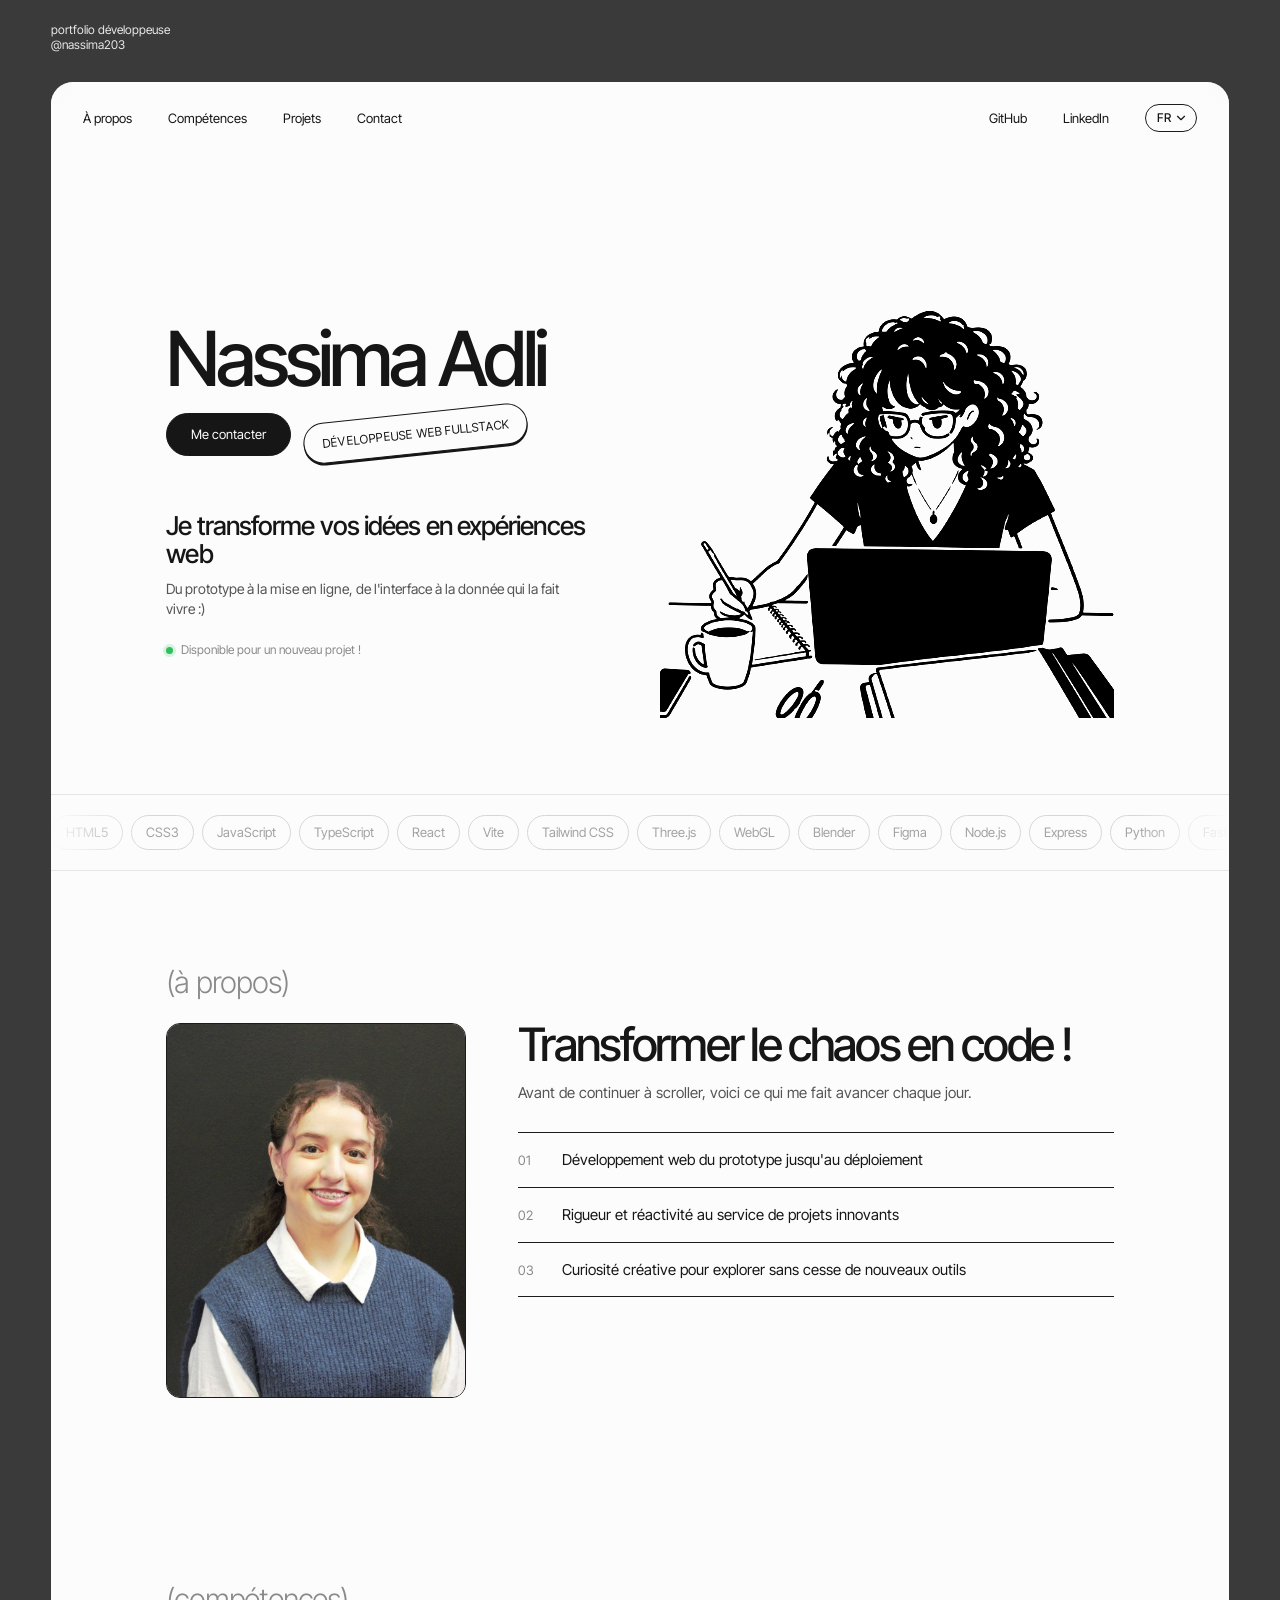
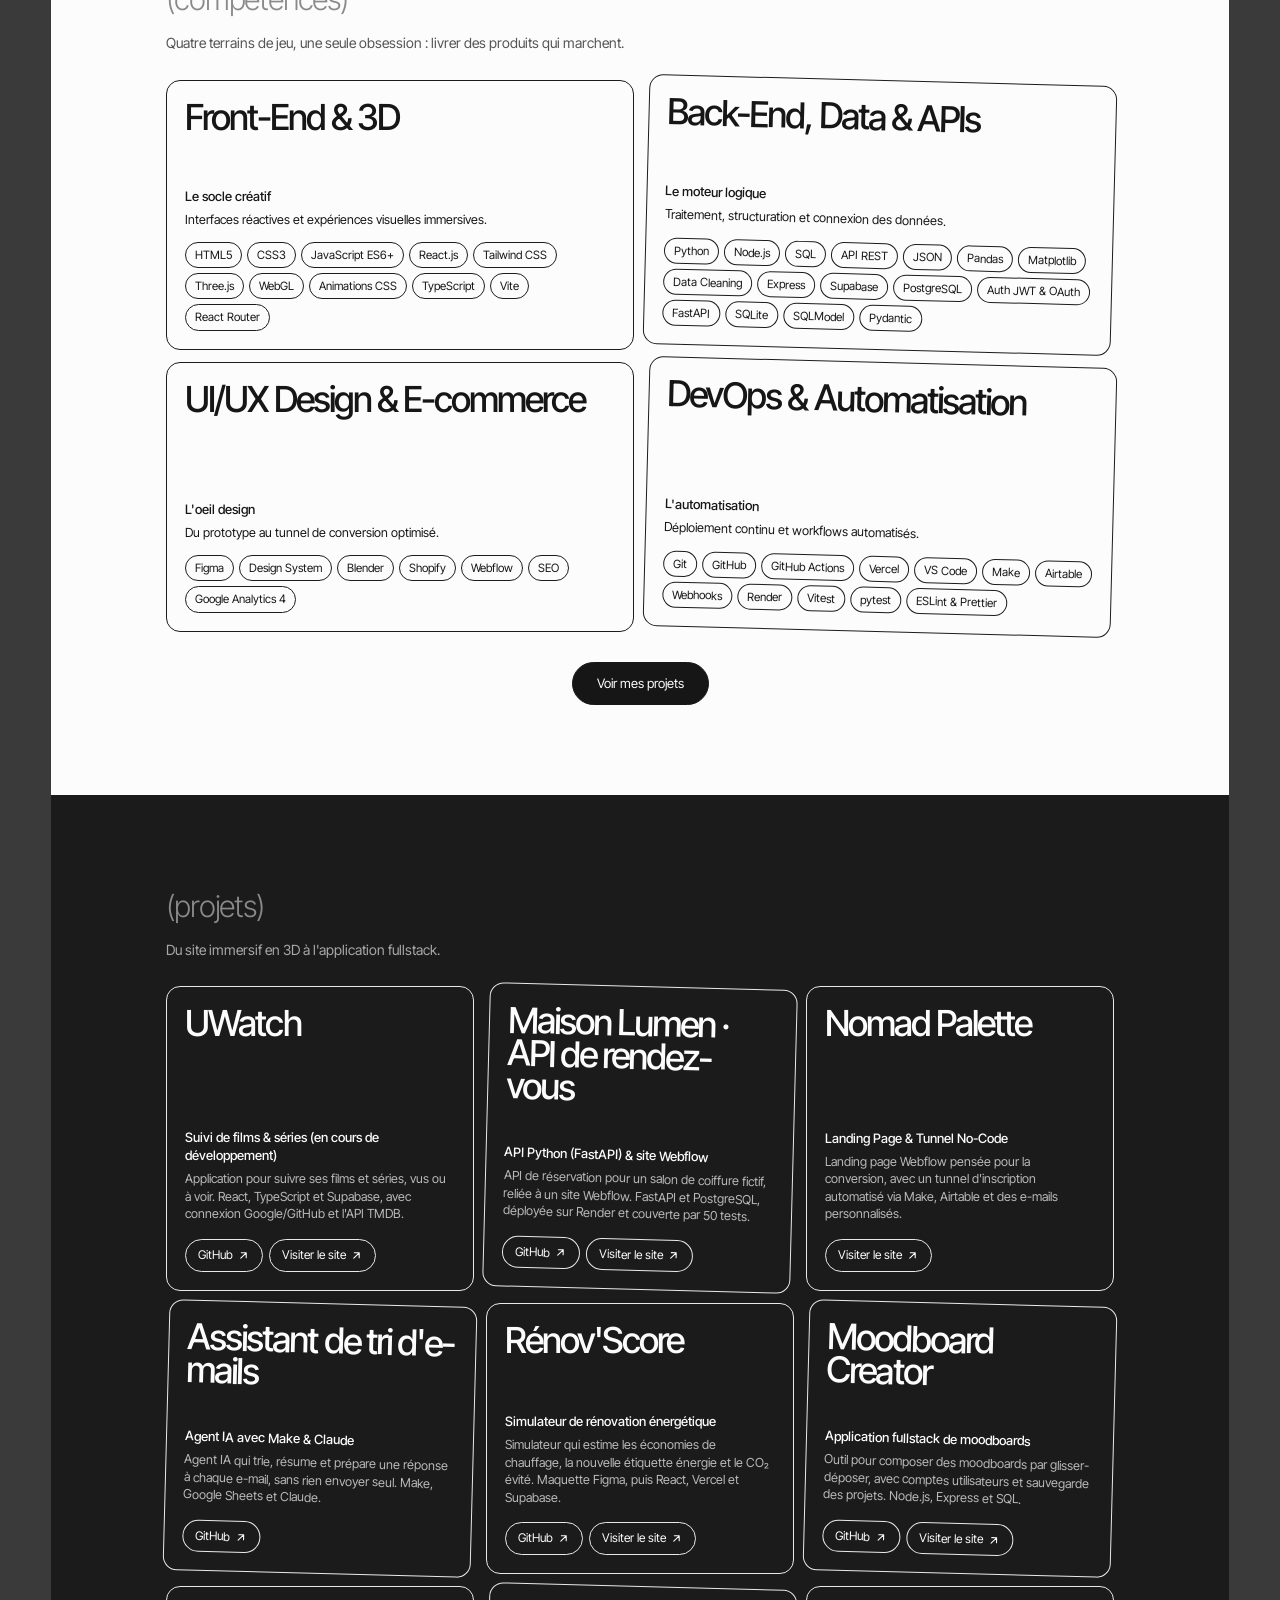
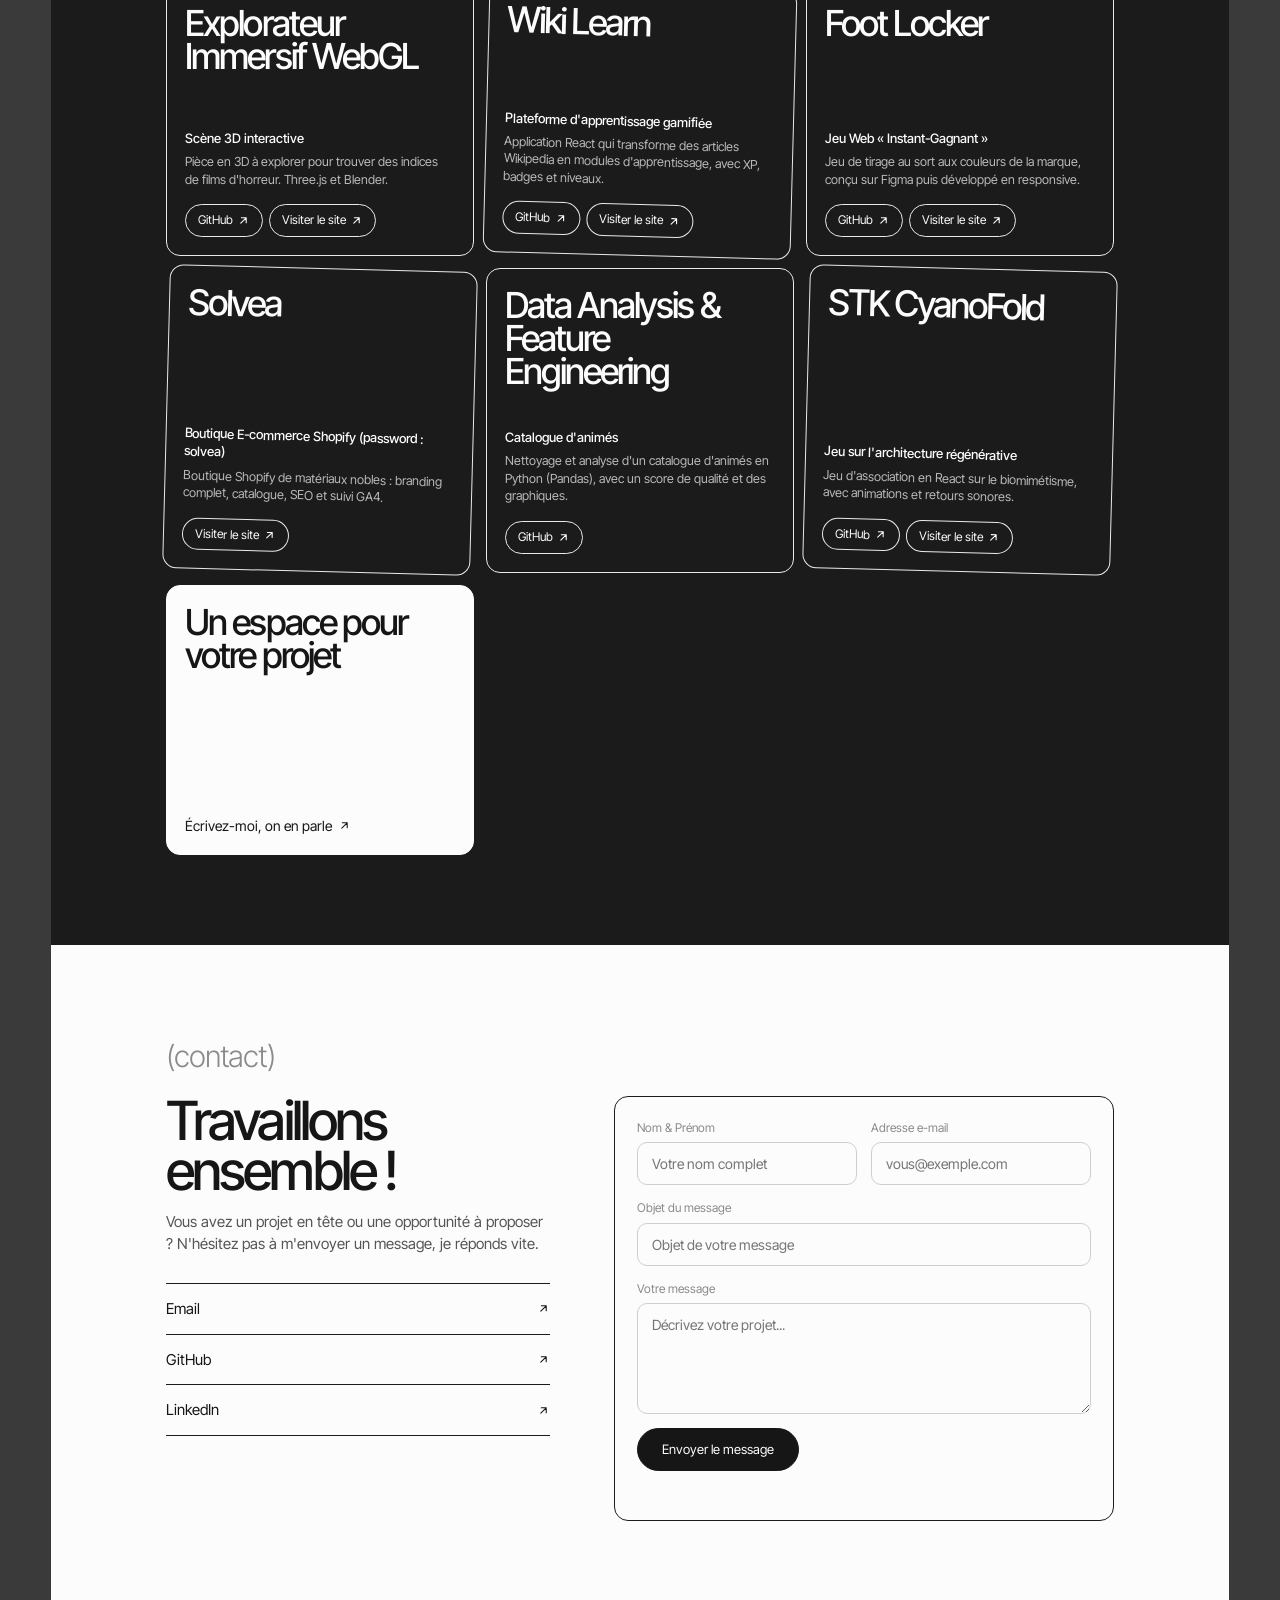
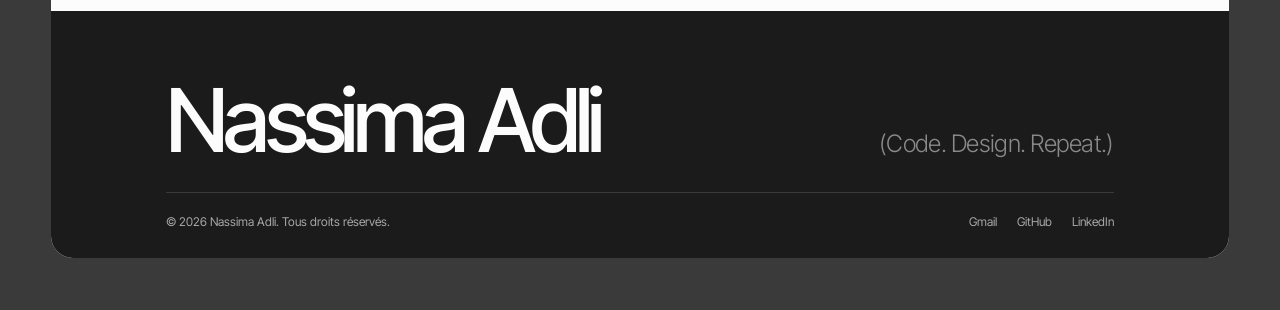
==== commit 7f410d57: "Raccourcit les descriptions des projets (FR et EN) Co-Authored-By: Claude Opus 5.5 <noreply@anthropi" ====
--- a/index.html
+++ b/index.html
@@ -196,7 +196,7 @@
       <h3 class="card-title">UWatch</h3>
       <div class="card-foot">
         <p class="card-kicker">Suivi de films &amp; séries (en cours de développement)</p>
-        <p>Application web pour suivre les films et séries vus, à voir et la progression dans les saisons. Développée en React 19 + TypeScript strict avec Vite et Tailwind CSS, authentification OAuth Google/GitHub (PKCE) via Supabase avec routes protégées, et proxy serverless Vercel vers l'API TMDB pour garder le token côté serveur. Code testé avec Vitest et React Testing Library.</p>
+        <p>Application pour suivre ses films et séries, vus ou à voir. React, TypeScript et Supabase, avec connexion Google/GitHub et l'API TMDB.</p>
         <div class="project-links">
           <a href="https://github.com/Nassima203/movie-tracker" target="_blank" rel="noopener">GitHub <svg><use href="#arrow"/></svg></a>
           <a href="https://movie-tracker-theta-seven.vercel.app/login" target="_blank" rel="noopener">Visiter le site <svg><use href="#arrow"/></svg></a>
@@ -209,7 +209,7 @@
       <h3 class="card-title">Maison Lumen · API de rendez-vous</h3>
       <div class="card-foot">
         <p class="card-kicker">API Python (FastAPI) &amp; site Webflow</p>
-        <p>API FastAPI de prise de rendez-vous pour Maison Lumen, un salon de coiffure fictif, branchée sur un site vitrine Webflow via un module JavaScript intégré (réservation côté cliente, espace salon pour l'administratrice). Créneaux libres en direct, validation Pydantic, règles métier (créneau déjà pris refusé, modification impossible moins de 24 h avant), erreurs en français et emails de confirmation via un relais Google Apps Script. Sécurisée par clé admin, jeton par rendez-vous, limite de requêtes et CORS, déployée sur Render avec PostgreSQL et couverte par 50 tests pytest.</p>
+        <p>API de réservation pour un salon de coiffure fictif, reliée à un site Webflow. FastAPI et PostgreSQL, déployée sur Render et couverte par 50 tests.</p>
         <div class="project-links">
           <a href="https://github.com/Nassima203/rdv-api" target="_blank" rel="noopener">GitHub <svg><use href="#arrow"/></svg></a>
           <a href="https://maison-lumen-c4b75a.webflow.io" target="_blank" rel="noopener">Visiter le site <svg><use href="#arrow"/></svg></a>
@@ -222,7 +222,7 @@
       <h3 class="card-title">Nomad Palette</h3>
       <div class="card-foot">
         <p class="card-kicker">Landing Page &amp; Tunnel No-Code</p>
-        <p>Définition du positionnement de marque et création d'une landing page responsive sous Webflow axée sur la conversion. Automatisation complète du tunnel d'acquisition via Make, connectant des webhooks, une base Airtable et l'envoi d'e-mails dynamiques.</p>
+        <p>Landing page Webflow pensée pour la conversion, avec un tunnel d'inscription automatisé via Make, Airtable et des e-mails personnalisés.</p>
         <div class="project-links">
           <a href="https://nomad-palette.webflow.io/" target="_blank" rel="noopener">Visiter le site <svg><use href="#arrow"/></svg></a>
         </div>
@@ -234,7 +234,7 @@
       <h3 class="card-title">Assistant de tri d'e-mails</h3>
       <div class="card-foot">
         <p class="card-kicker">Agent IA avec Make &amp; Claude</p>
-        <p>Agent qui lit des e-mails depuis Google Sheets, les classe par catégorie et priorité, les résume, propose l'action à faire et rédige un brouillon de réponse, sans jamais envoyer seul. Scénario Make relié à Claude (Anthropic) avec un prompt imposant une sortie JSON, un champ « doute » quand l'agent hésite et une règle anti-invention. Évalué sur 10 e-mails de test : 8/10 catégories correctes, et les 2 erreurs signalées par l'agent lui-même.</p>
+        <p>Agent IA qui trie, résume et prépare une réponse à chaque e-mail, sans rien envoyer seul. Make, Google Sheets et Claude.</p>
         <div class="project-links">
           <a href="https://github.com/Nassima203/assistant-email-ia" target="_blank" rel="noopener">GitHub <svg><use href="#arrow"/></svg></a>
         </div>
@@ -246,7 +246,7 @@
       <h3 class="card-title">Rénov'Score</h3>
       <div class="card-foot">
         <p class="card-kicker">Simulateur de rénovation énergétique</p>
-        <p>Maquette Figma puis développement React/Vite d'un simulateur en 3 étapes estimant les économies de chauffage, l'évolution de l'étiquette énergie (A à G) et le CO₂ évité, avec rapport détaillé. Formulaire de rappel sécurisé via une fonction serveur Vercel et Supabase (validation et recalcul côté serveur), calcul couvert par des tests unitaires lancés par GitHub Actions.</p>
+        <p>Simulateur qui estime les économies de chauffage, la nouvelle étiquette énergie et le CO₂ évité. Maquette Figma, puis React, Vercel et Supabase.</p>
         <div class="project-links">
           <a href="https://github.com/Nassima203/Renovscore" target="_blank" rel="noopener">GitHub <svg><use href="#arrow"/></svg></a>
           <a href="https://renovscore.vercel.app" target="_blank" rel="noopener">Visiter le site <svg><use href="#arrow"/></svg></a>
@@ -259,7 +259,7 @@
       <h3 class="card-title">Moodboard Creator</h3>
       <div class="card-foot">
         <p class="card-kicker">Application fullstack de moodboards</p>
-        <p>Développement de NASSIMOOD, un outil web pour composer des moodboards par glisser-déposer sur un canevas zoomable : images, textes, couleurs et sélecteur de polices. Back-end Node.js/Express avec authentification JWT, mots de passe chiffrés (bcrypt) et sauvegarde des projets en base SQL (libSQL), thème clair/sombre.</p>
+        <p>Outil pour composer des moodboards par glisser-déposer, avec comptes utilisateurs et sauvegarde des projets. Node.js, Express et SQL.</p>
         <div class="project-links">
           <a href="https://github.com/Nassima203/moodboard-creator" target="_blank" rel="noopener">GitHub <svg><use href="#arrow"/></svg></a>
           <a href="https://moodboard-creator.onrender.com/" target="_blank" rel="noopener">Visiter le site <svg><use href="#arrow"/></svg></a>
@@ -272,7 +272,7 @@
       <h3 class="card-title">Explorateur Immersif WebGL</h3>
       <div class="card-foot">
         <p class="card-kicker">Scène 3D interactive</p>
-        <p>Création d'une scène 3D immersive avec Three.js permettant d'explorer une pièce à la recherche d'indices liés à des films d'horreur. Modélisation des assets sur Blender, implémentation du raycasting pour la détection des clics, et optimisation des performances pour un affichage fluide à 60 FPS.</p>
+        <p>Pièce en 3D à explorer pour trouver des indices de films d'horreur. Three.js et Blender.</p>
         <div class="project-links">
           <a href="https://github.com/Nassima203/threejs-horreur" target="_blank" rel="noopener">GitHub <svg><use href="#arrow"/></svg></a>
           <a href="https://threejs-horreur.vercel.app/" target="_blank" rel="noopener">Visiter le site <svg><use href="#arrow"/></svg></a>
@@ -285,7 +285,7 @@
       <h3 class="card-title">Wiki Learn</h3>
       <div class="card-foot">
         <p class="card-kicker">Plateforme d'apprentissage gamifiée</p>
-        <p>Développement mobile-first d'une application React transformant le contenu de Wikipedia en modules d'apprentissage interactifs. Implémentation d'une logique de gamification avec calcul d'XP, badges et progression par niveaux, le tout connecté à l'API REST Wikipedia avec un déploiement continu sur Vercel.</p>
+        <p>Application React qui transforme des articles Wikipedia en modules d'apprentissage, avec XP, badges et niveaux.</p>
         <div class="project-links">
           <a href="https://github.com/Nassima203/projet-hackathon" target="_blank" rel="noopener">GitHub <svg><use href="#arrow"/></svg></a>
           <a href="https://projet-hackathon-six.vercel.app/" target="_blank" rel="noopener">Visiter le site <svg><use href="#arrow"/></svg></a>
@@ -298,7 +298,7 @@
       <h3 class="card-title">Foot Locker</h3>
       <div class="card-foot">
         <p class="card-kicker">Jeu Web « Instant-Gagnant »</p>
-        <p>Conception UI/UX sur Figma et développement responsive d'une interface fidèle à l'univers de la marque pour maximiser l'acquisition utilisateur. Intégration de la mécanique de tirage au sort en temps réel et création d'une bibliothèque de composants modulaires.</p>
+        <p>Jeu de tirage au sort aux couleurs de la marque, conçu sur Figma puis développé en responsive.</p>
         <div class="project-links">
           <a href="https://github.com/Nassima203/projet-footlocker" target="_blank" rel="noopener">GitHub <svg><use href="#arrow"/></svg></a>
           <a href="https://c-txr.github.io/projet-footlocker/" target="_blank" rel="noopener">Visiter le site <svg><use href="#arrow"/></svg></a>
@@ -311,7 +311,7 @@
       <h3 class="card-title">Solvea</h3>
       <div class="card-foot">
         <p class="card-kicker">Boutique E-commerce Shopify (password : solvea)</p>
-        <p>Création complète du branding (logo, charte) et de l'interface e-commerce valorisant des matériaux nobles. Déploiement du catalogue, configuration des modules de réassurance, structuration sémantique SEO et implémentation du tracking GA4 pour l'analyse des conversions.</p>
+        <p>Boutique Shopify de matériaux nobles : branding complet, catalogue, SEO et suivi GA4.</p>
         <div class="project-links">
           <a href="https://solveafactory.myshopify.com/" target="_blank" rel="noopener">Visiter le site <svg><use href="#arrow"/></svg></a>
         </div>
@@ -323,7 +323,7 @@
       <h3 class="card-title">Data Analysis &amp; Feature Engineering</h3>
       <div class="card-foot">
         <p class="card-kicker">Catalogue d'animés</p>
-        <p>Nettoyage, structuration et contrôle d'intégrité de datasets volumineux en Python avec Pandas. Élaboration d'indicateurs de performance, calcul d'un score de qualité multicritère et génération de rapports statistiques sous Jupyter.</p>
+        <p>Nettoyage et analyse d'un catalogue d'animés en Python (Pandas), avec un score de qualité et des graphiques.</p>
         <div class="project-links">
           <a href="https://github.com/Nassima203/projet-data-anime" target="_blank" rel="noopener">GitHub <svg><use href="#arrow"/></svg></a>
         </div>
@@ -335,7 +335,7 @@
       <h3 class="card-title">STK CyanoFold</h3>
       <div class="card-foot">
         <p class="card-kicker">Jeu sur l'architecture régénérative</p>
-        <p>Prototypage et implémentation sous React d'un jeu interactif d'association web sur le biomimétisme. Développement d'un moteur de jeu réactif avec gestion d'état local, animations CSS, et intégration de feedbacks audio/visuels immersifs.</p>
+        <p>Jeu d'association en React sur le biomimétisme, avec animations et retours sonores.</p>
         <div class="project-links">
           <a href="https://github.com/Nassima203/projet_client_STK_Architecture" target="_blank" rel="noopener">GitHub <svg><use href="#arrow"/></svg></a>
           <a href="https://stk-cyanofold.vercel.app/" target="_blank" rel="noopener">Visiter le site <svg><use href="#arrow"/></svg></a>
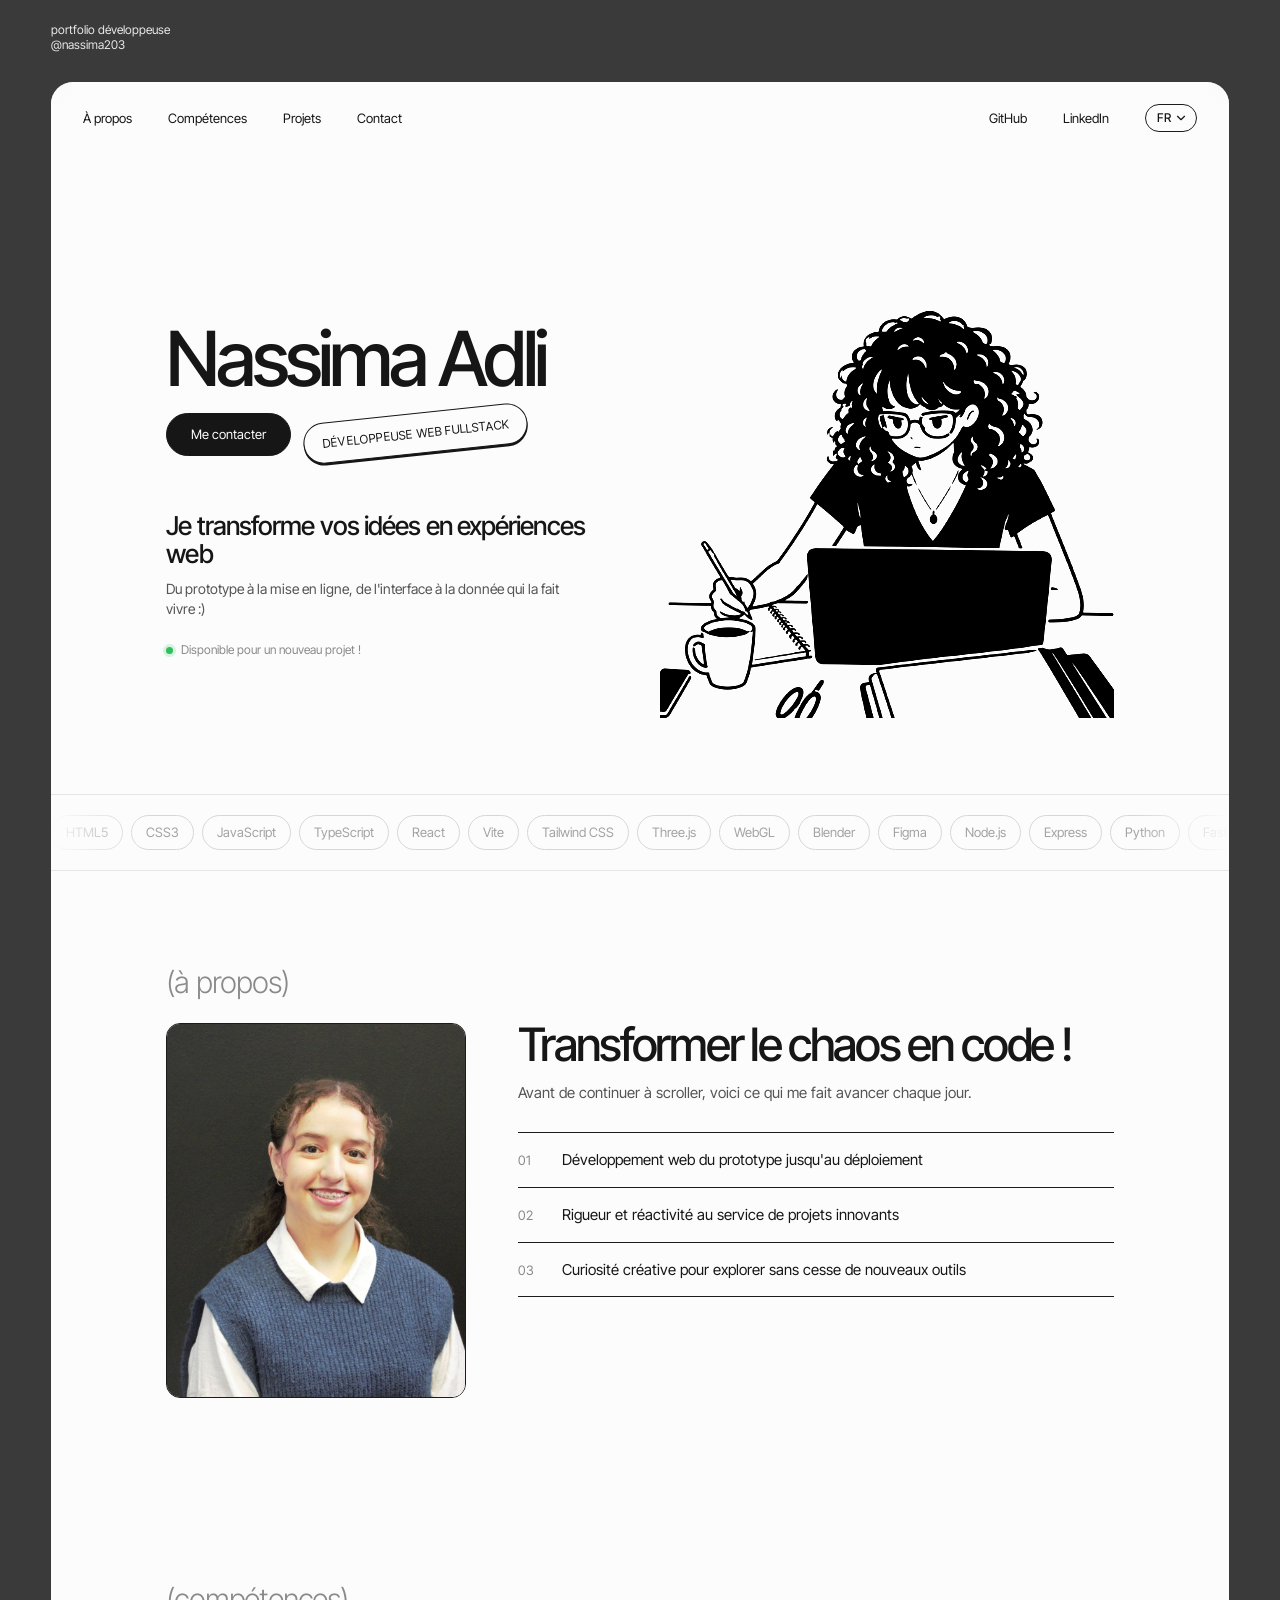
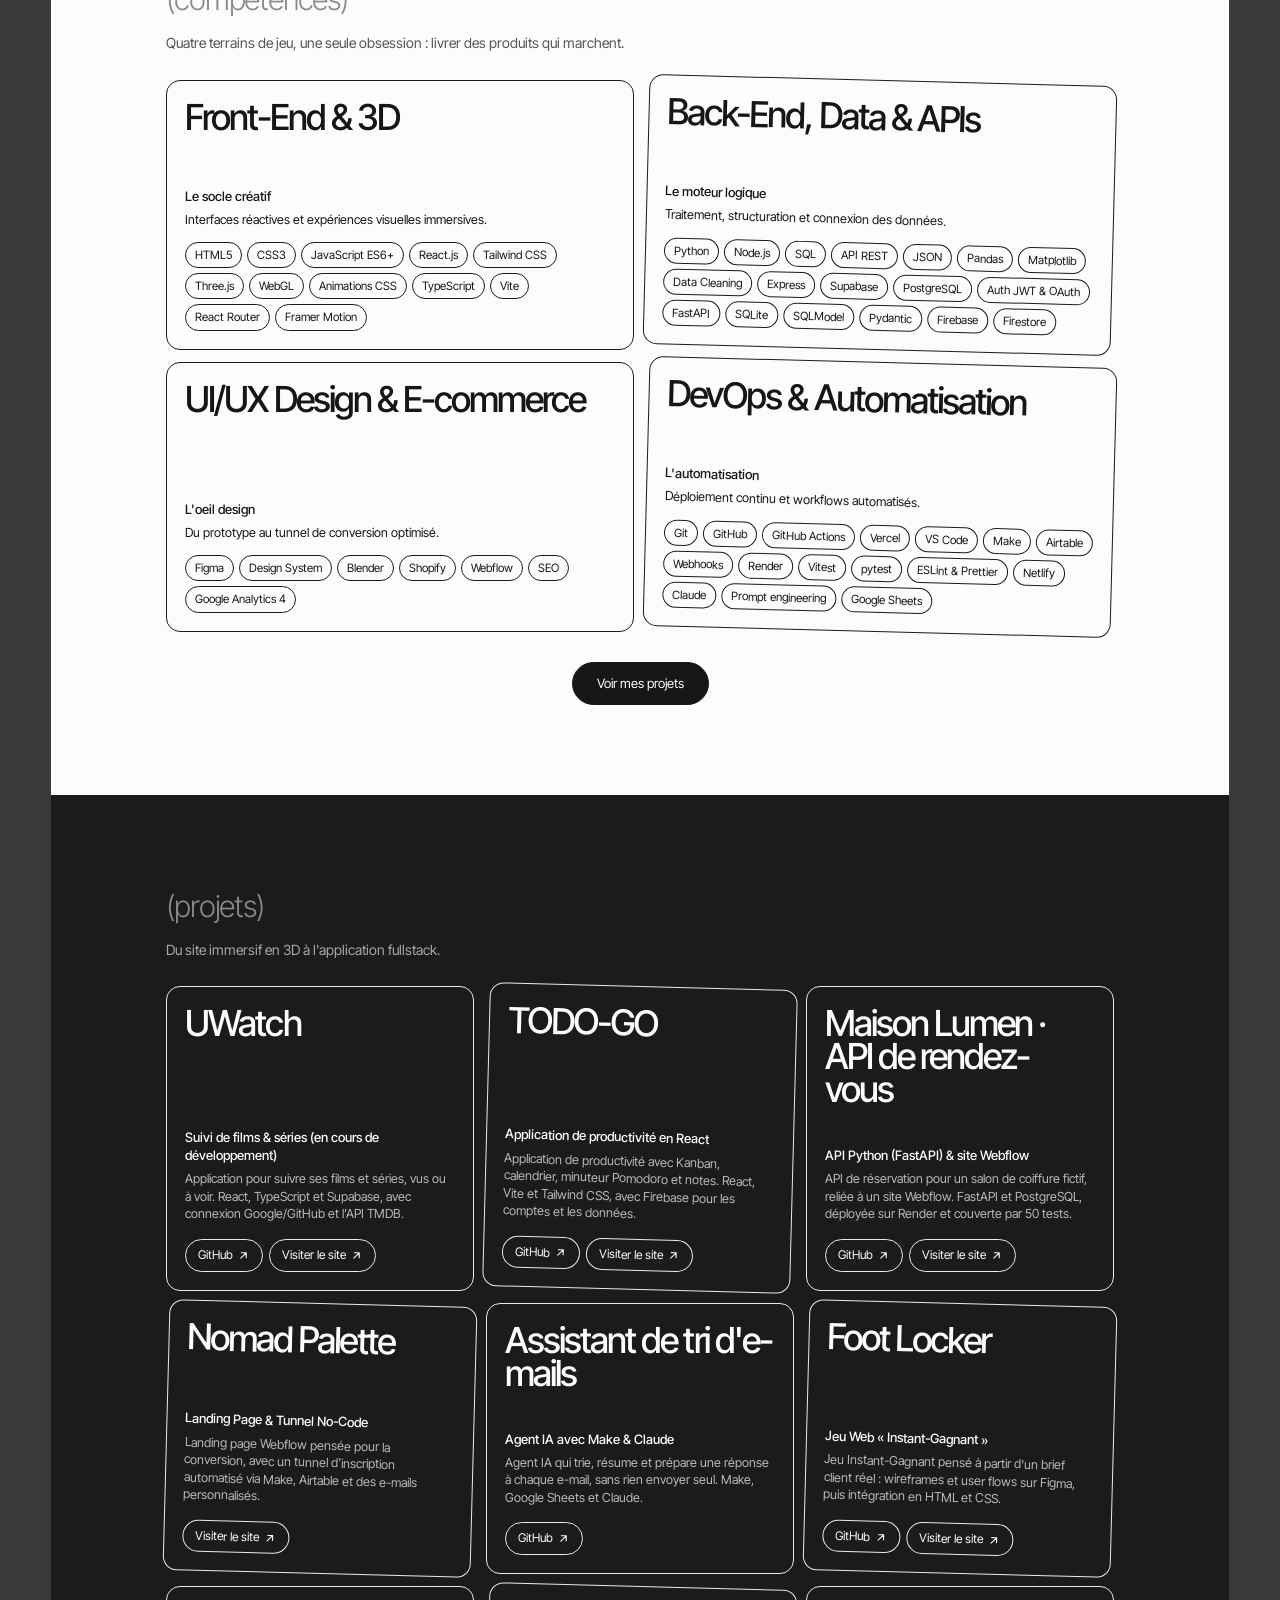
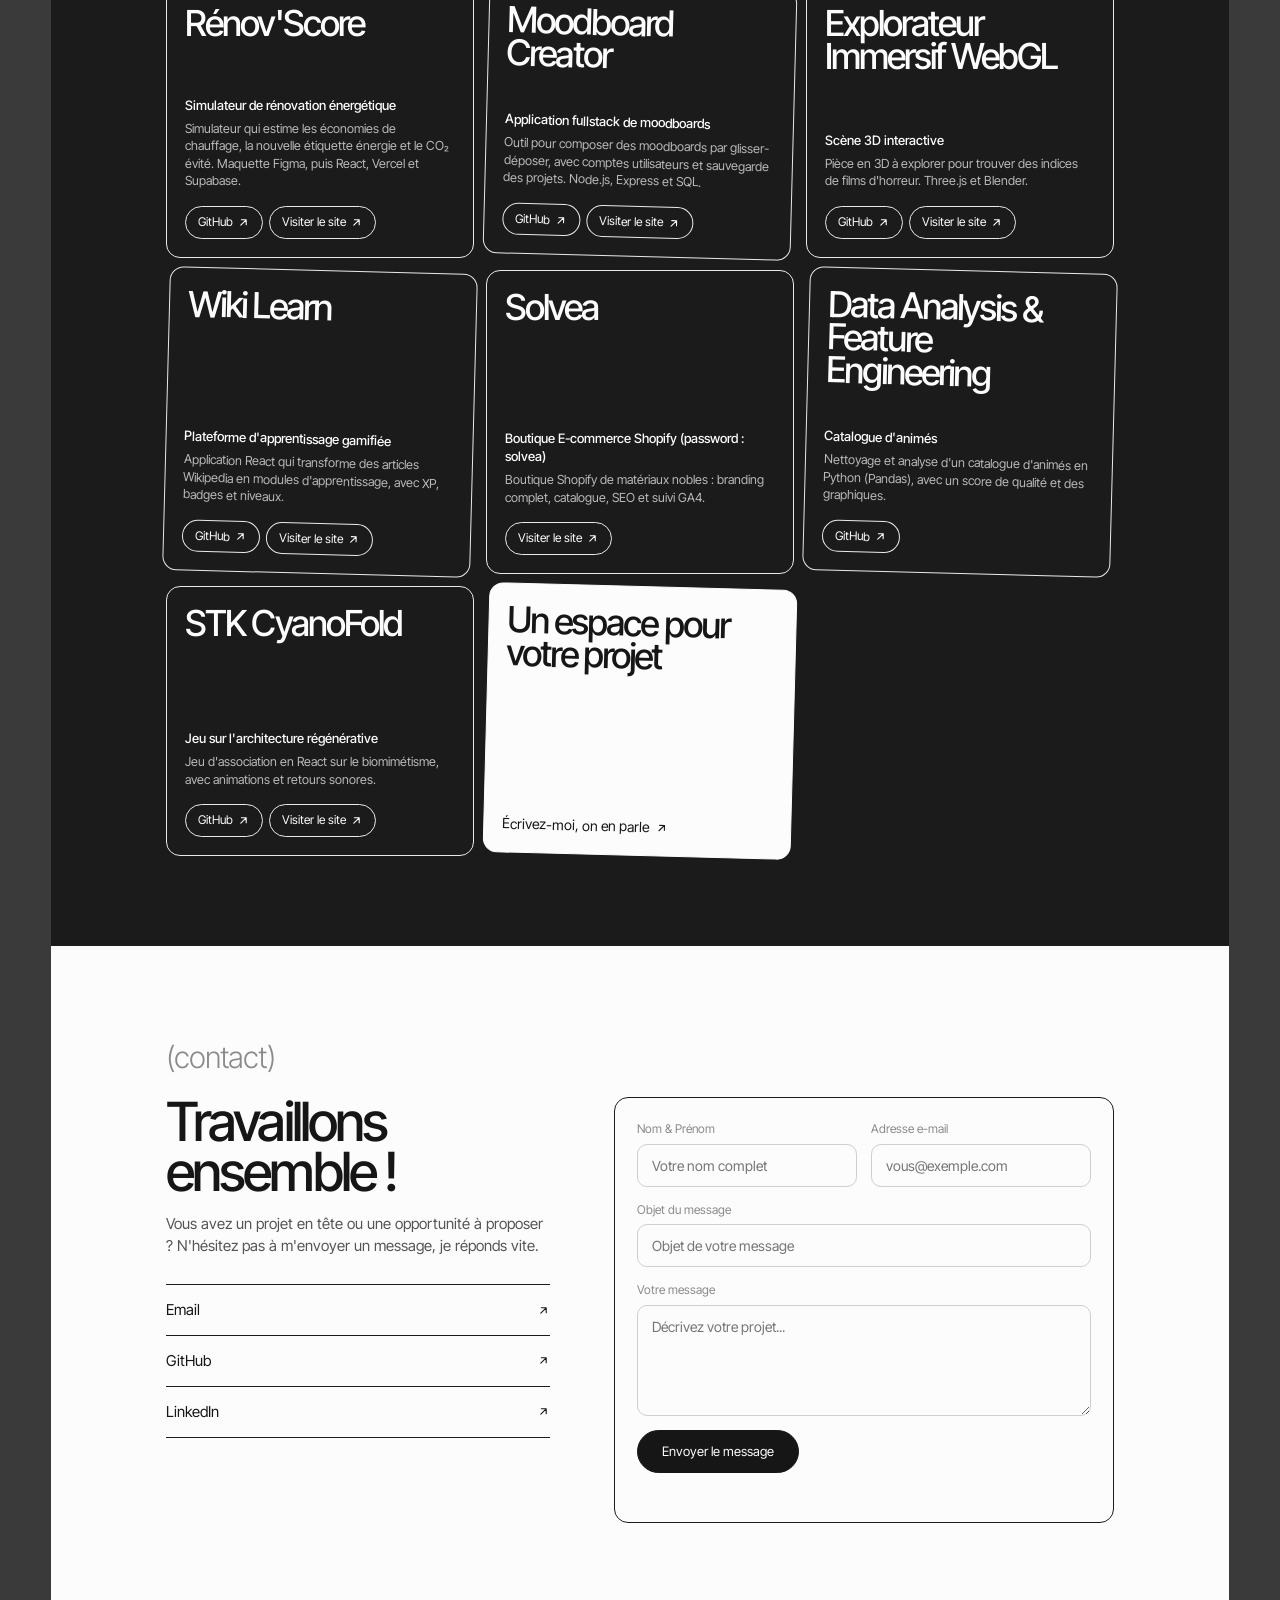
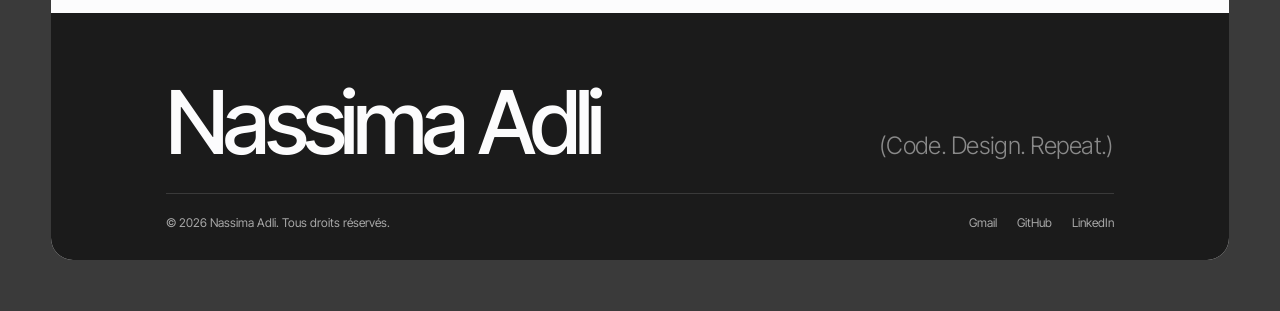
==== commit e8fc1cfa: "Projets dans l'ordre du CV et ajout de TODO-GO Description Foot Locker alignée sur le CV, lien Moodb" ====
--- a/index.html
+++ b/index.html
@@ -91,8 +91,8 @@
 <!-- ===== CARROUSEL DES TECHNOS ===== -->
 <section class="marquee" aria-label="Technologies utilisées dans mes projets">
   <div class="marquee-row">
-    <ul class="marquee-track marquee-pills"><li>HTML5</li><li>CSS3</li><li>JavaScript</li><li>TypeScript</li><li>React</li><li>Vite</li><li>Tailwind CSS</li><li>Three.js</li><li>WebGL</li><li>Blender</li><li>Figma</li><li>Node.js</li><li>Express</li><li>Python</li><li>FastAPI</li><li>SQL</li><li>PostgreSQL</li><li>Supabase</li><li>SQLite</li><li>libSQL</li><li>API REST</li><li>SQLModel</li><li>Pydantic</li><li>Auth JWT &amp; OAuth</li><li>bcrypt</li><li>Pandas</li><li>Matplotlib</li><li>Jupyter</li><li>pytest</li><li>Vitest</li><li>React Testing Library</li><li>GitHub Actions</li><li>Vercel</li><li>Render</li><li>Shopify</li><li>Webflow</li><li>Make</li><li>Airtable</li><li>Webhooks</li><li>SEO</li><li>Google Analytics 4</li></ul>
-    <ul class="marquee-track marquee-pills" aria-hidden="true"><li>HTML5</li><li>CSS3</li><li>JavaScript</li><li>TypeScript</li><li>React</li><li>Vite</li><li>Tailwind CSS</li><li>Three.js</li><li>WebGL</li><li>Blender</li><li>Figma</li><li>Node.js</li><li>Express</li><li>Python</li><li>FastAPI</li><li>SQL</li><li>PostgreSQL</li><li>Supabase</li><li>SQLite</li><li>libSQL</li><li>API REST</li><li>SQLModel</li><li>Pydantic</li><li>Auth JWT &amp; OAuth</li><li>bcrypt</li><li>Pandas</li><li>Matplotlib</li><li>Jupyter</li><li>pytest</li><li>Vitest</li><li>React Testing Library</li><li>GitHub Actions</li><li>Vercel</li><li>Render</li><li>Shopify</li><li>Webflow</li><li>Make</li><li>Airtable</li><li>Webhooks</li><li>SEO</li><li>Google Analytics 4</li></ul>
+    <ul class="marquee-track marquee-pills"><li>HTML5</li><li>CSS3</li><li>JavaScript</li><li>TypeScript</li><li>React</li><li>Vite</li><li>Tailwind CSS</li><li>Three.js</li><li>WebGL</li><li>Blender</li><li>Figma</li><li>Node.js</li><li>Express</li><li>Python</li><li>FastAPI</li><li>SQL</li><li>PostgreSQL</li><li>Supabase</li><li>Firebase</li><li>SQLite</li><li>libSQL</li><li>API REST</li><li>SQLModel</li><li>Pydantic</li><li>Auth JWT &amp; OAuth</li><li>bcrypt</li><li>Pandas</li><li>Matplotlib</li><li>Jupyter</li><li>pytest</li><li>Vitest</li><li>React Testing Library</li><li>GitHub Actions</li><li>Vercel</li><li>Netlify</li><li>Render</li><li>Shopify</li><li>Webflow</li><li>Make</li><li>Airtable</li><li>Webhooks</li><li>Claude</li><li>Prompt engineering</li><li>SEO</li><li>Google Analytics 4</li></ul>
+    <ul class="marquee-track marquee-pills" aria-hidden="true"><li>HTML5</li><li>CSS3</li><li>JavaScript</li><li>TypeScript</li><li>React</li><li>Vite</li><li>Tailwind CSS</li><li>Three.js</li><li>WebGL</li><li>Blender</li><li>Figma</li><li>Node.js</li><li>Express</li><li>Python</li><li>FastAPI</li><li>SQL</li><li>PostgreSQL</li><li>Supabase</li><li>Firebase</li><li>SQLite</li><li>libSQL</li><li>API REST</li><li>SQLModel</li><li>Pydantic</li><li>Auth JWT &amp; OAuth</li><li>bcrypt</li><li>Pandas</li><li>Matplotlib</li><li>Jupyter</li><li>pytest</li><li>Vitest</li><li>React Testing Library</li><li>GitHub Actions</li><li>Vercel</li><li>Netlify</li><li>Render</li><li>Shopify</li><li>Webflow</li><li>Make</li><li>Airtable</li><li>Webhooks</li><li>Claude</li><li>Prompt engineering</li><li>SEO</li><li>Google Analytics 4</li></ul>
   </div>
 </section>
 
@@ -133,7 +133,7 @@
         <ul class="tag-list">
           <li>HTML5</li><li>CSS3</li><li>JavaScript ES6+</li><li>React.js</li>
           <li>Tailwind CSS</li><li>Three.js</li><li>WebGL</li><li>Animations CSS</li>
-          <li>TypeScript</li><li>Vite</li><li>React Router</li>
+          <li>TypeScript</li><li>Vite</li><li>React Router</li><li>Framer Motion</li>
         </ul>
       </div>
     </article>
@@ -148,6 +148,7 @@
           <li>JSON</li><li>Pandas</li><li>Matplotlib</li><li>Data Cleaning</li>
           <li>Express</li><li>Supabase</li><li>PostgreSQL</li><li>Auth JWT &amp; OAuth</li>
           <li>FastAPI</li><li>SQLite</li><li>SQLModel</li><li>Pydantic</li>
+          <li>Firebase</li><li>Firestore</li>
         </ul>
       </div>
     </article>
@@ -173,6 +174,7 @@
           <li>Git</li><li>GitHub</li><li>GitHub Actions</li><li>Vercel</li>
           <li>VS Code</li><li>Make</li><li>Airtable</li><li>Webhooks</li>
           <li>Render</li><li>Vitest</li><li>pytest</li><li>ESLint &amp; Prettier</li>
+          <li>Netlify</li><li>Claude</li><li>Prompt engineering</li><li>Google Sheets</li>
         </ul>
       </div>
     </article>
@@ -205,6 +207,19 @@
     </article>
 
     <article class="card card-dark reveal">
+      <div class="project-img"><img src="images/projects/todo-go.jpg" alt="Aperçu du tableau de bord de l'application de productivité TODO-GO" loading="lazy" onerror="this.remove()"></div>
+      <h3 class="card-title">TODO-GO</h3>
+      <div class="card-foot">
+        <p class="card-kicker">Application de productivité en React</p>
+        <p>Application de productivité avec Kanban, calendrier, minuteur Pomodoro et notes. React, Vite et Tailwind CSS, avec Firebase pour les comptes et les données.</p>
+        <div class="project-links">
+          <a href="https://github.com/Nassima203/TODO-GO" target="_blank" rel="noopener">GitHub <svg><use href="#arrow"/></svg></a>
+          <a href="https://to-do-go.netlify.app" target="_blank" rel="noopener">Visiter le site <svg><use href="#arrow"/></svg></a>
+        </div>
+      </div>
+    </article>
+
+    <article class="card card-dark reveal">
       <div class="project-img"><img src="images/projects/rdv-api.jpg" alt="Aperçu du site de réservation Maison Lumen relié à l'API de prise de rendez-vous" loading="lazy" onerror="this.remove()"></div>
       <h3 class="card-title">Maison Lumen · API de rendez-vous</h3>
       <div class="card-foot">
@@ -242,6 +257,19 @@
     </article>
 
     <article class="card card-dark reveal">
+      <div class="project-img"><img src="images/projects/foot-locker.jpg" alt="Maquette Figma de l'interface Foot Locker" loading="lazy" onerror="this.remove()"></div>
+      <h3 class="card-title">Foot Locker</h3>
+      <div class="card-foot">
+        <p class="card-kicker">Jeu Web « Instant-Gagnant »</p>
+        <p>Jeu Instant-Gagnant pensé à partir d'un brief client réel : wireframes et user flows sur Figma, puis intégration en HTML et CSS.</p>
+        <div class="project-links">
+          <a href="https://github.com/Nassima203/projet-footlocker" target="_blank" rel="noopener">GitHub <svg><use href="#arrow"/></svg></a>
+          <a href="https://c-txr.github.io/projet-footlocker/" target="_blank" rel="noopener">Visiter le site <svg><use href="#arrow"/></svg></a>
+        </div>
+      </div>
+    </article>
+
+    <article class="card card-dark reveal">
       <div class="project-img"><img src="images/projects/renovscore.jpg" alt="Aperçu du simulateur de rénovation énergétique Rénov'Score" loading="lazy" onerror="this.remove()"></div>
       <h3 class="card-title">Rénov'Score</h3>
       <div class="card-foot">
@@ -262,7 +290,7 @@
         <p>Outil pour composer des moodboards par glisser-déposer, avec comptes utilisateurs et sauvegarde des projets. Node.js, Express et SQL.</p>
         <div class="project-links">
           <a href="https://github.com/Nassima203/moodboard-creator" target="_blank" rel="noopener">GitHub <svg><use href="#arrow"/></svg></a>
-          <a href="https://moodboard-creator.onrender.com/" target="_blank" rel="noopener">Visiter le site <svg><use href="#arrow"/></svg></a>
+          <a href="https://moodboardcreator.netlify.app/" target="_blank" rel="noopener">Visiter le site <svg><use href="#arrow"/></svg></a>
         </div>
       </div>
     </article>
@@ -289,19 +317,6 @@
         <div class="project-links">
           <a href="https://github.com/Nassima203/projet-hackathon" target="_blank" rel="noopener">GitHub <svg><use href="#arrow"/></svg></a>
           <a href="https://projet-hackathon-six.vercel.app/" target="_blank" rel="noopener">Visiter le site <svg><use href="#arrow"/></svg></a>
-        </div>
-      </div>
-    </article>
-
-    <article class="card card-dark reveal">
-      <div class="project-img"><img src="images/projects/foot-locker.jpg" alt="Maquette Figma de l'interface Foot Locker" loading="lazy" onerror="this.remove()"></div>
-      <h3 class="card-title">Foot Locker</h3>
-      <div class="card-foot">
-        <p class="card-kicker">Jeu Web « Instant-Gagnant »</p>
-        <p>Jeu de tirage au sort aux couleurs de la marque, conçu sur Figma puis développé en responsive.</p>
-        <div class="project-links">
-          <a href="https://github.com/Nassima203/projet-footlocker" target="_blank" rel="noopener">GitHub <svg><use href="#arrow"/></svg></a>
-          <a href="https://c-txr.github.io/projet-footlocker/" target="_blank" rel="noopener">Visiter le site <svg><use href="#arrow"/></svg></a>
         </div>
       </div>
     </article>
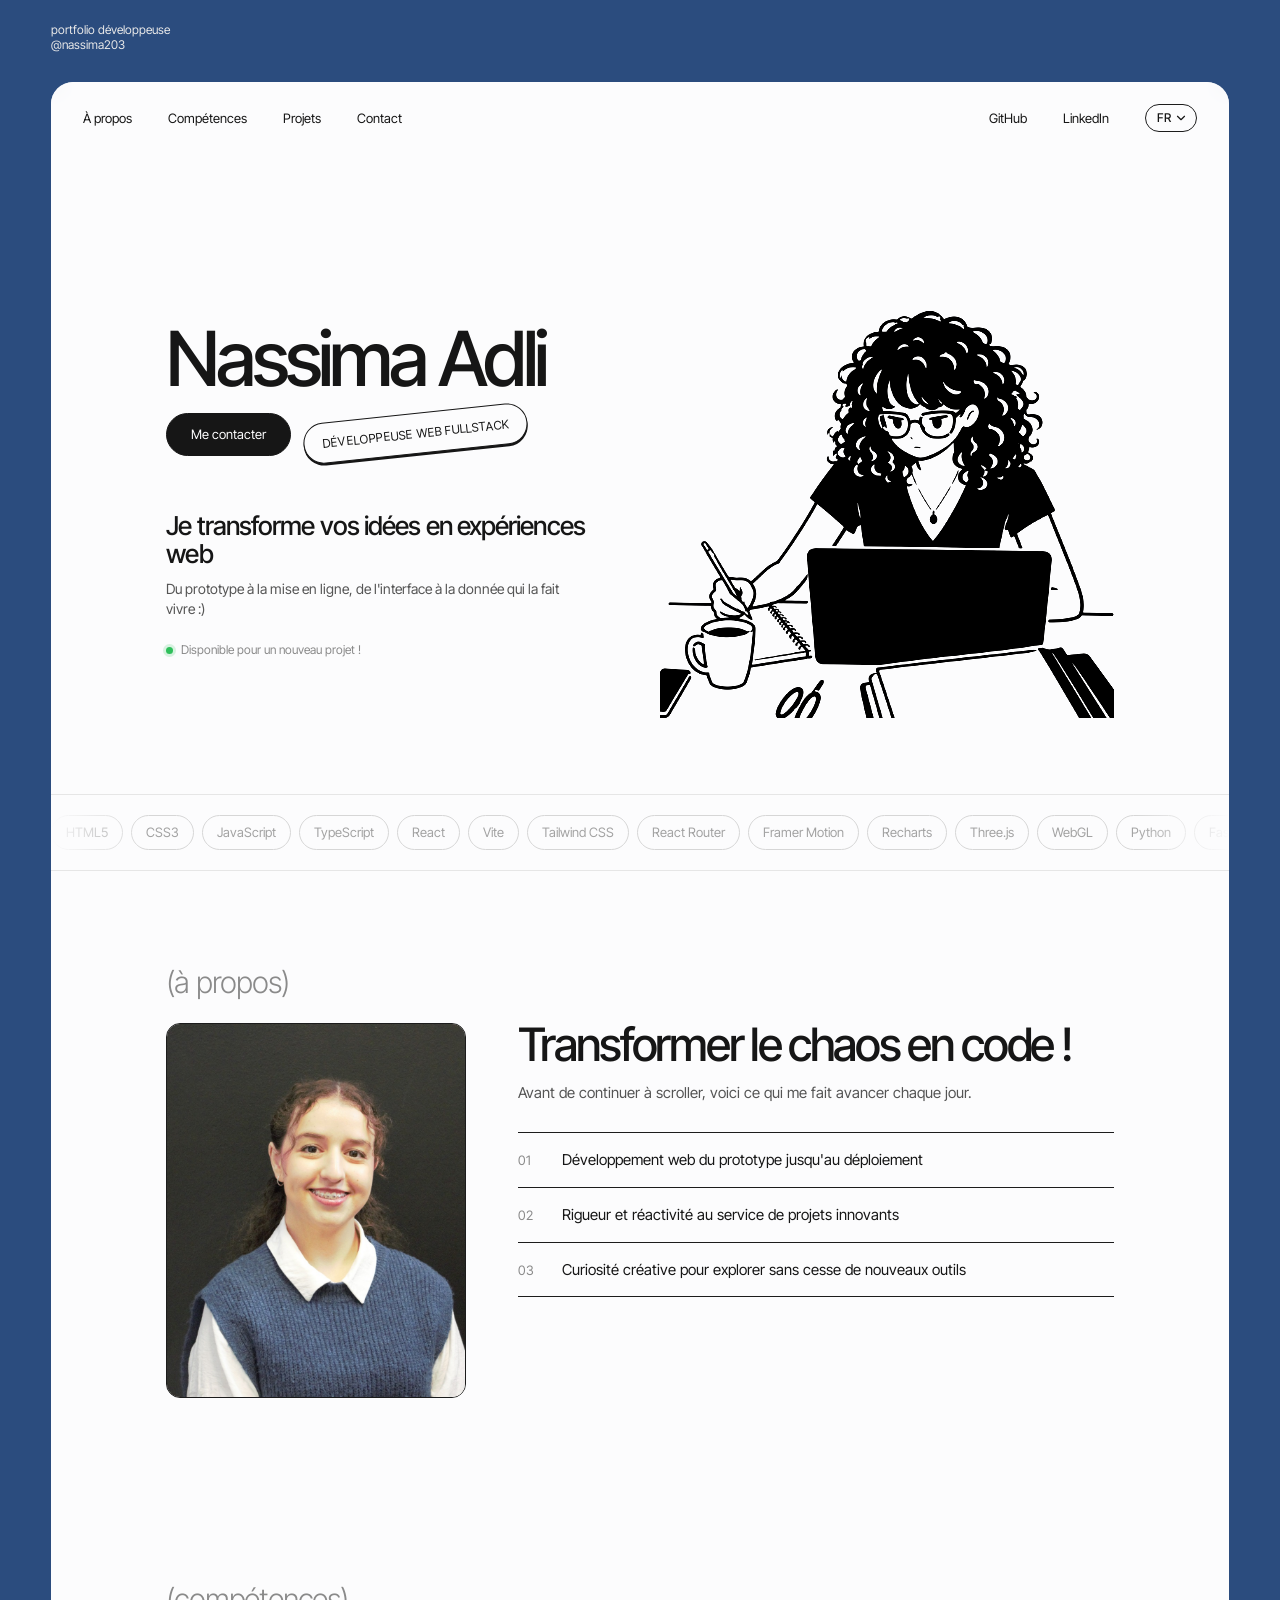
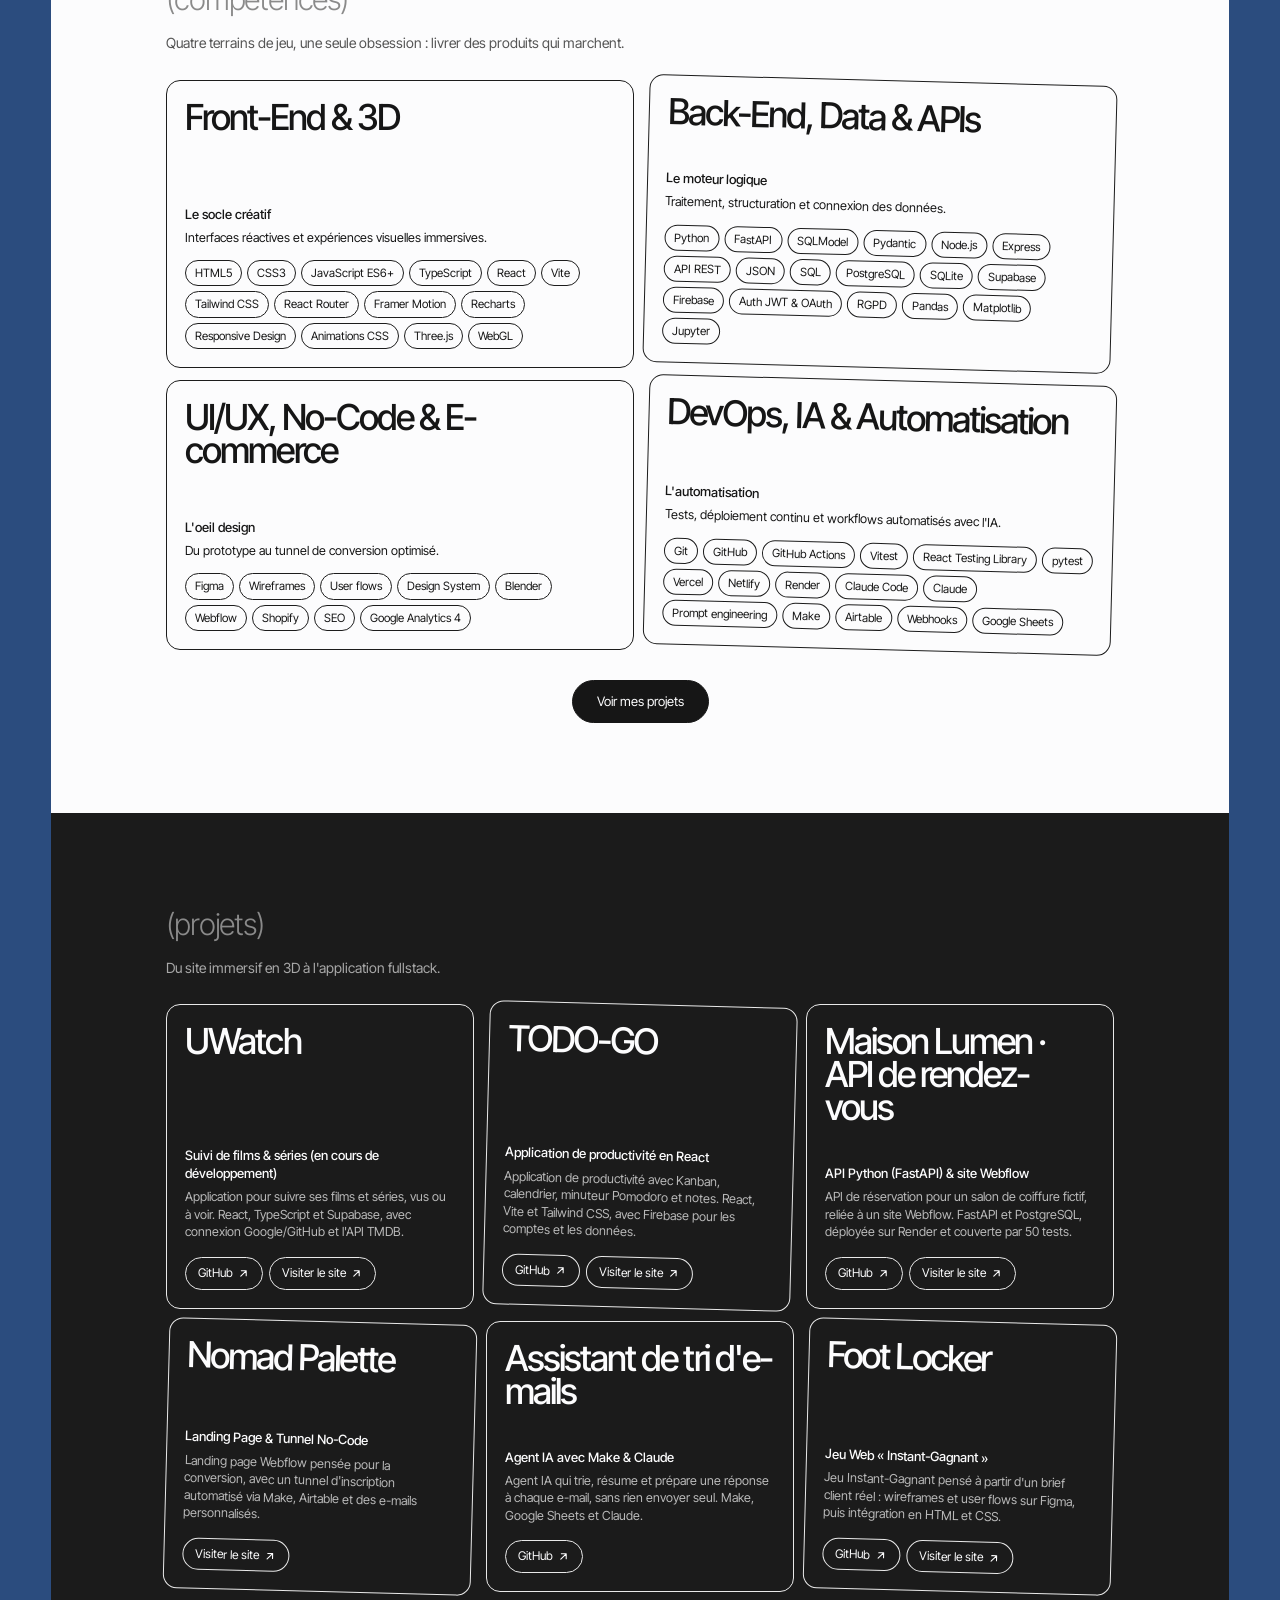
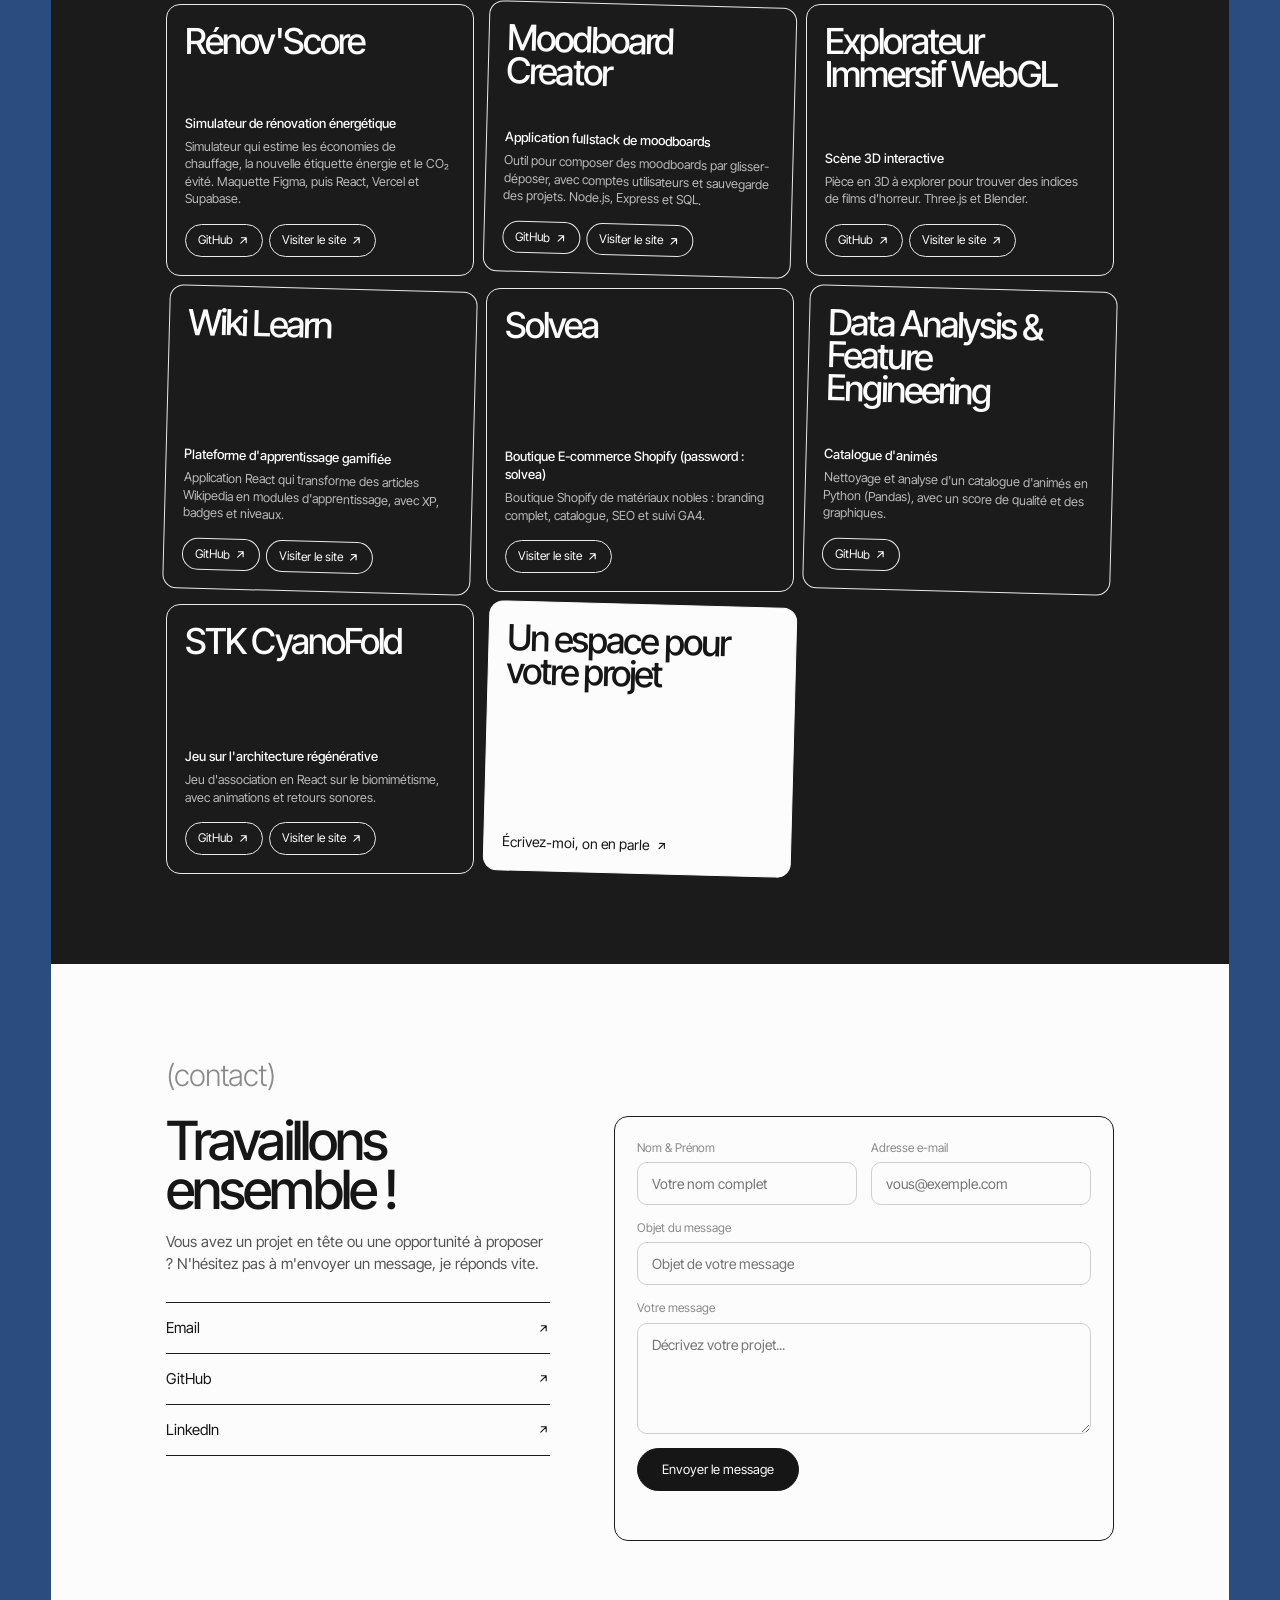
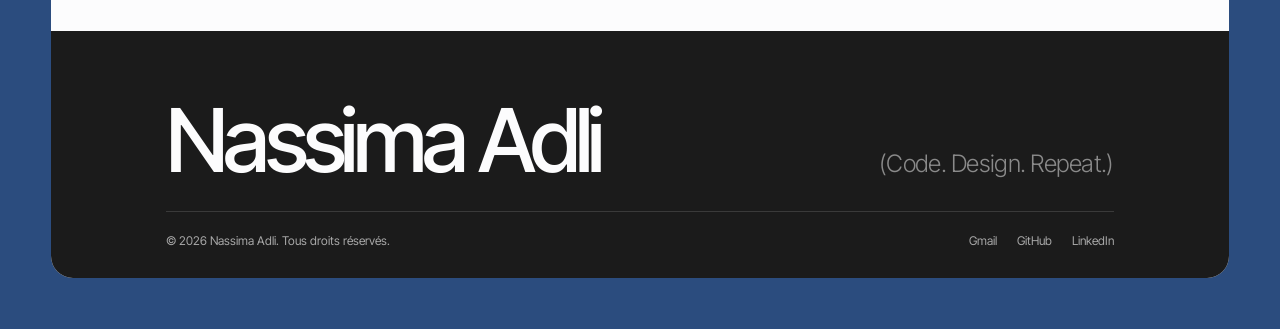
==== commit de46c7d6: "adaptations des compétences selon les projets" ====
--- a/index.html
+++ b/index.html
@@ -91,8 +91,8 @@
 <!-- ===== CARROUSEL DES TECHNOS ===== -->
 <section class="marquee" aria-label="Technologies utilisées dans mes projets">
   <div class="marquee-row">
-    <ul class="marquee-track marquee-pills"><li>HTML5</li><li>CSS3</li><li>JavaScript</li><li>TypeScript</li><li>React</li><li>Vite</li><li>Tailwind CSS</li><li>Three.js</li><li>WebGL</li><li>Blender</li><li>Figma</li><li>Node.js</li><li>Express</li><li>Python</li><li>FastAPI</li><li>SQL</li><li>PostgreSQL</li><li>Supabase</li><li>Firebase</li><li>SQLite</li><li>libSQL</li><li>API REST</li><li>SQLModel</li><li>Pydantic</li><li>Auth JWT &amp; OAuth</li><li>bcrypt</li><li>Pandas</li><li>Matplotlib</li><li>Jupyter</li><li>pytest</li><li>Vitest</li><li>React Testing Library</li><li>GitHub Actions</li><li>Vercel</li><li>Netlify</li><li>Render</li><li>Shopify</li><li>Webflow</li><li>Make</li><li>Airtable</li><li>Webhooks</li><li>Claude</li><li>Prompt engineering</li><li>SEO</li><li>Google Analytics 4</li></ul>
-    <ul class="marquee-track marquee-pills" aria-hidden="true"><li>HTML5</li><li>CSS3</li><li>JavaScript</li><li>TypeScript</li><li>React</li><li>Vite</li><li>Tailwind CSS</li><li>Three.js</li><li>WebGL</li><li>Blender</li><li>Figma</li><li>Node.js</li><li>Express</li><li>Python</li><li>FastAPI</li><li>SQL</li><li>PostgreSQL</li><li>Supabase</li><li>Firebase</li><li>SQLite</li><li>libSQL</li><li>API REST</li><li>SQLModel</li><li>Pydantic</li><li>Auth JWT &amp; OAuth</li><li>bcrypt</li><li>Pandas</li><li>Matplotlib</li><li>Jupyter</li><li>pytest</li><li>Vitest</li><li>React Testing Library</li><li>GitHub Actions</li><li>Vercel</li><li>Netlify</li><li>Render</li><li>Shopify</li><li>Webflow</li><li>Make</li><li>Airtable</li><li>Webhooks</li><li>Claude</li><li>Prompt engineering</li><li>SEO</li><li>Google Analytics 4</li></ul>
+    <ul class="marquee-track marquee-pills"><li>HTML5</li><li>CSS3</li><li>JavaScript</li><li>TypeScript</li><li>React</li><li>Vite</li><li>Tailwind CSS</li><li>React Router</li><li>Framer Motion</li><li>Recharts</li><li>Three.js</li><li>WebGL</li><li>Python</li><li>FastAPI</li><li>SQLModel</li><li>Pydantic</li><li>Node.js</li><li>Express</li><li>API REST</li><li>JSON</li><li>SQL</li><li>PostgreSQL</li><li>SQLite</li><li>Supabase</li><li>Firebase</li><li>Auth JWT &amp; OAuth</li><li>RGPD</li><li>Pandas</li><li>Matplotlib</li><li>Jupyter</li><li>Figma</li><li>Blender</li><li>Webflow</li><li>Shopify</li><li>SEO</li><li>Google Analytics 4</li><li>Git</li><li>GitHub</li><li>GitHub Actions</li><li>Vitest</li><li>React Testing Library</li><li>pytest</li><li>Vercel</li><li>Netlify</li><li>Render</li><li>Claude Code</li><li>Claude</li><li>Prompt engineering</li><li>Make</li><li>Airtable</li><li>Webhooks</li><li>Google Sheets</li></ul>
+    <ul class="marquee-track marquee-pills" aria-hidden="true"><li>HTML5</li><li>CSS3</li><li>JavaScript</li><li>TypeScript</li><li>React</li><li>Vite</li><li>Tailwind CSS</li><li>React Router</li><li>Framer Motion</li><li>Recharts</li><li>Three.js</li><li>WebGL</li><li>Python</li><li>FastAPI</li><li>SQLModel</li><li>Pydantic</li><li>Node.js</li><li>Express</li><li>API REST</li><li>JSON</li><li>SQL</li><li>PostgreSQL</li><li>SQLite</li><li>Supabase</li><li>Firebase</li><li>Auth JWT &amp; OAuth</li><li>RGPD</li><li>Pandas</li><li>Matplotlib</li><li>Jupyter</li><li>Figma</li><li>Blender</li><li>Webflow</li><li>Shopify</li><li>SEO</li><li>Google Analytics 4</li><li>Git</li><li>GitHub</li><li>GitHub Actions</li><li>Vitest</li><li>React Testing Library</li><li>pytest</li><li>Vercel</li><li>Netlify</li><li>Render</li><li>Claude Code</li><li>Claude</li><li>Prompt engineering</li><li>Make</li><li>Airtable</li><li>Webhooks</li><li>Google Sheets</li></ul>
   </div>
 </section>
 
@@ -131,9 +131,10 @@
         <p class="card-kicker">Le socle créatif</p>
         <p>Interfaces réactives et expériences visuelles immersives.</p>
         <ul class="tag-list">
-          <li>HTML5</li><li>CSS3</li><li>JavaScript ES6+</li><li>React.js</li>
-          <li>Tailwind CSS</li><li>Three.js</li><li>WebGL</li><li>Animations CSS</li>
-          <li>TypeScript</li><li>Vite</li><li>React Router</li><li>Framer Motion</li>
+          <li>HTML5</li><li>CSS3</li><li>JavaScript ES6+</li><li>TypeScript</li>
+          <li>React</li><li>Vite</li><li>Tailwind CSS</li><li>React Router</li>
+          <li>Framer Motion</li><li>Recharts</li><li>Responsive Design</li><li>Animations CSS</li>
+          <li>Three.js</li><li>WebGL</li>
         </ul>
       </div>
     </article>
@@ -144,37 +145,38 @@
         <p class="card-kicker">Le moteur logique</p>
         <p>Traitement, structuration et connexion des données.</p>
         <ul class="tag-list">
-          <li>Python</li><li>Node.js</li><li>SQL</li><li>API REST</li>
-          <li>JSON</li><li>Pandas</li><li>Matplotlib</li><li>Data Cleaning</li>
-          <li>Express</li><li>Supabase</li><li>PostgreSQL</li><li>Auth JWT &amp; OAuth</li>
-          <li>FastAPI</li><li>SQLite</li><li>SQLModel</li><li>Pydantic</li>
-          <li>Firebase</li><li>Firestore</li>
+          <li>Python</li><li>FastAPI</li><li>SQLModel</li><li>Pydantic</li>
+          <li>Node.js</li><li>Express</li><li>API REST</li><li>JSON</li>
+          <li>SQL</li><li>PostgreSQL</li><li>SQLite</li><li>Supabase</li>
+          <li>Firebase</li><li>Auth JWT &amp; OAuth</li><li>RGPD</li><li>Pandas</li>
+          <li>Matplotlib</li><li>Jupyter</li>
         </ul>
       </div>
     </article>
 
     <article class="card reveal">
-      <h3 class="card-title">UI/UX Design &amp; E-commerce</h3>
+      <h3 class="card-title">UI/UX, No-Code &amp; E-commerce</h3>
       <div class="card-foot">
         <p class="card-kicker">L'oeil design</p>
         <p>Du prototype au tunnel de conversion optimisé.</p>
         <ul class="tag-list">
-          <li>Figma</li><li>Design System</li><li>Blender</li><li>Shopify</li>
-          <li>Webflow</li><li>SEO</li><li>Google Analytics 4</li>
+          <li>Figma</li><li>Wireframes</li><li>User flows</li><li>Design System</li>
+          <li>Blender</li><li>Webflow</li><li>Shopify</li><li>SEO</li>
+          <li>Google Analytics 4</li>
         </ul>
       </div>
     </article>
 
     <article class="card reveal">
-      <h3 class="card-title">DevOps &amp; Automatisation</h3>
+      <h3 class="card-title">DevOps, IA &amp; Automatisation</h3>
       <div class="card-foot">
         <p class="card-kicker">L'automatisation</p>
-        <p>Déploiement continu et workflows automatisés.</p>
+        <p>Tests, déploiement continu et workflows automatisés avec l'IA.</p>
         <ul class="tag-list">
-          <li>Git</li><li>GitHub</li><li>GitHub Actions</li><li>Vercel</li>
-          <li>VS Code</li><li>Make</li><li>Airtable</li><li>Webhooks</li>
-          <li>Render</li><li>Vitest</li><li>pytest</li><li>ESLint &amp; Prettier</li>
-          <li>Netlify</li><li>Claude</li><li>Prompt engineering</li><li>Google Sheets</li>
+          <li>Git</li><li>GitHub</li><li>GitHub Actions</li><li>Vitest</li>
+          <li>React Testing Library</li><li>pytest</li><li>Vercel</li><li>Netlify</li>
+          <li>Render</li><li>Claude Code</li><li>Claude</li><li>Prompt engineering</li>
+          <li>Make</li><li>Airtable</li><li>Webhooks</li><li>Google Sheets</li>
         </ul>
       </div>
     </article>
--- a/css/style.css
+++ b/css/style.css
@@ -1,6 +1,6 @@
 /* ===== VARIABLES ===== */
 :root {
-  --bg: #3a3a3a;
+  --bg: #2b4c7e;
   --paper: #fcfcfd;
   --ink: #161616;
   --muted: #8a8a8a;
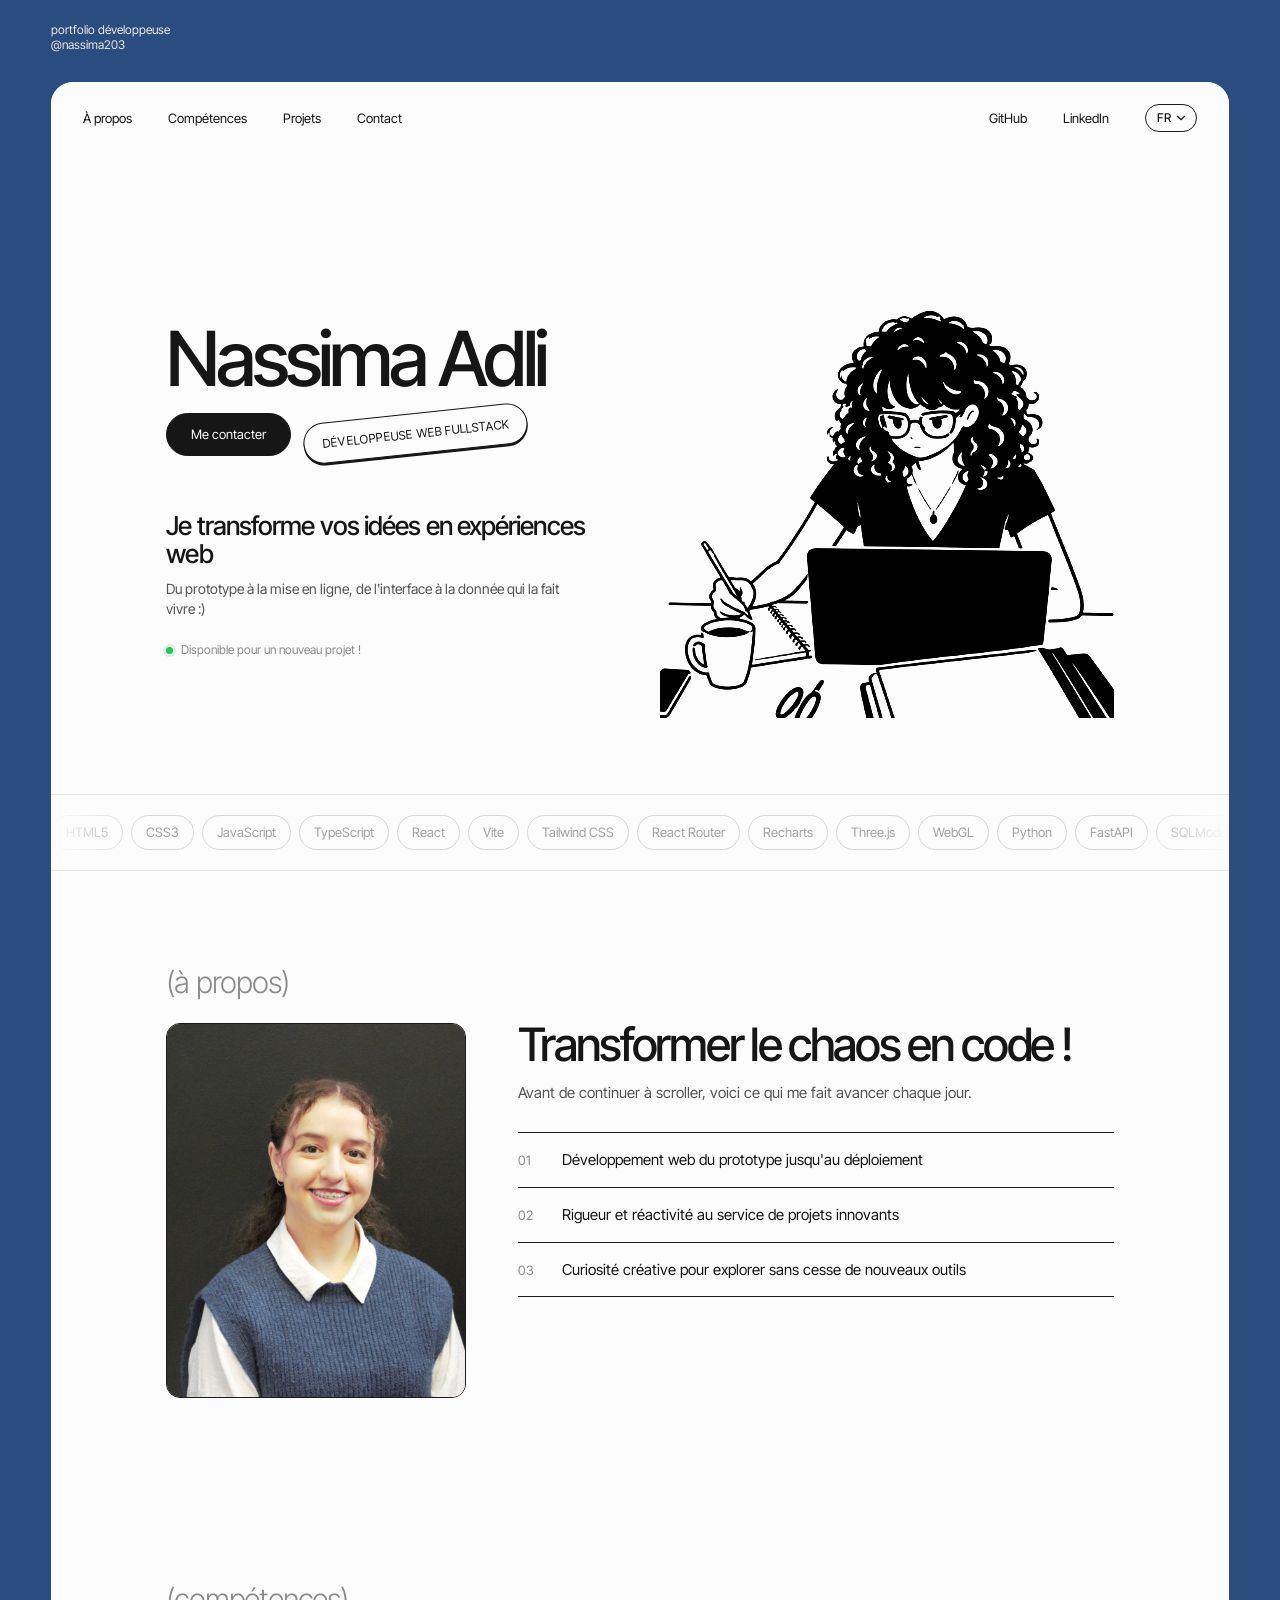
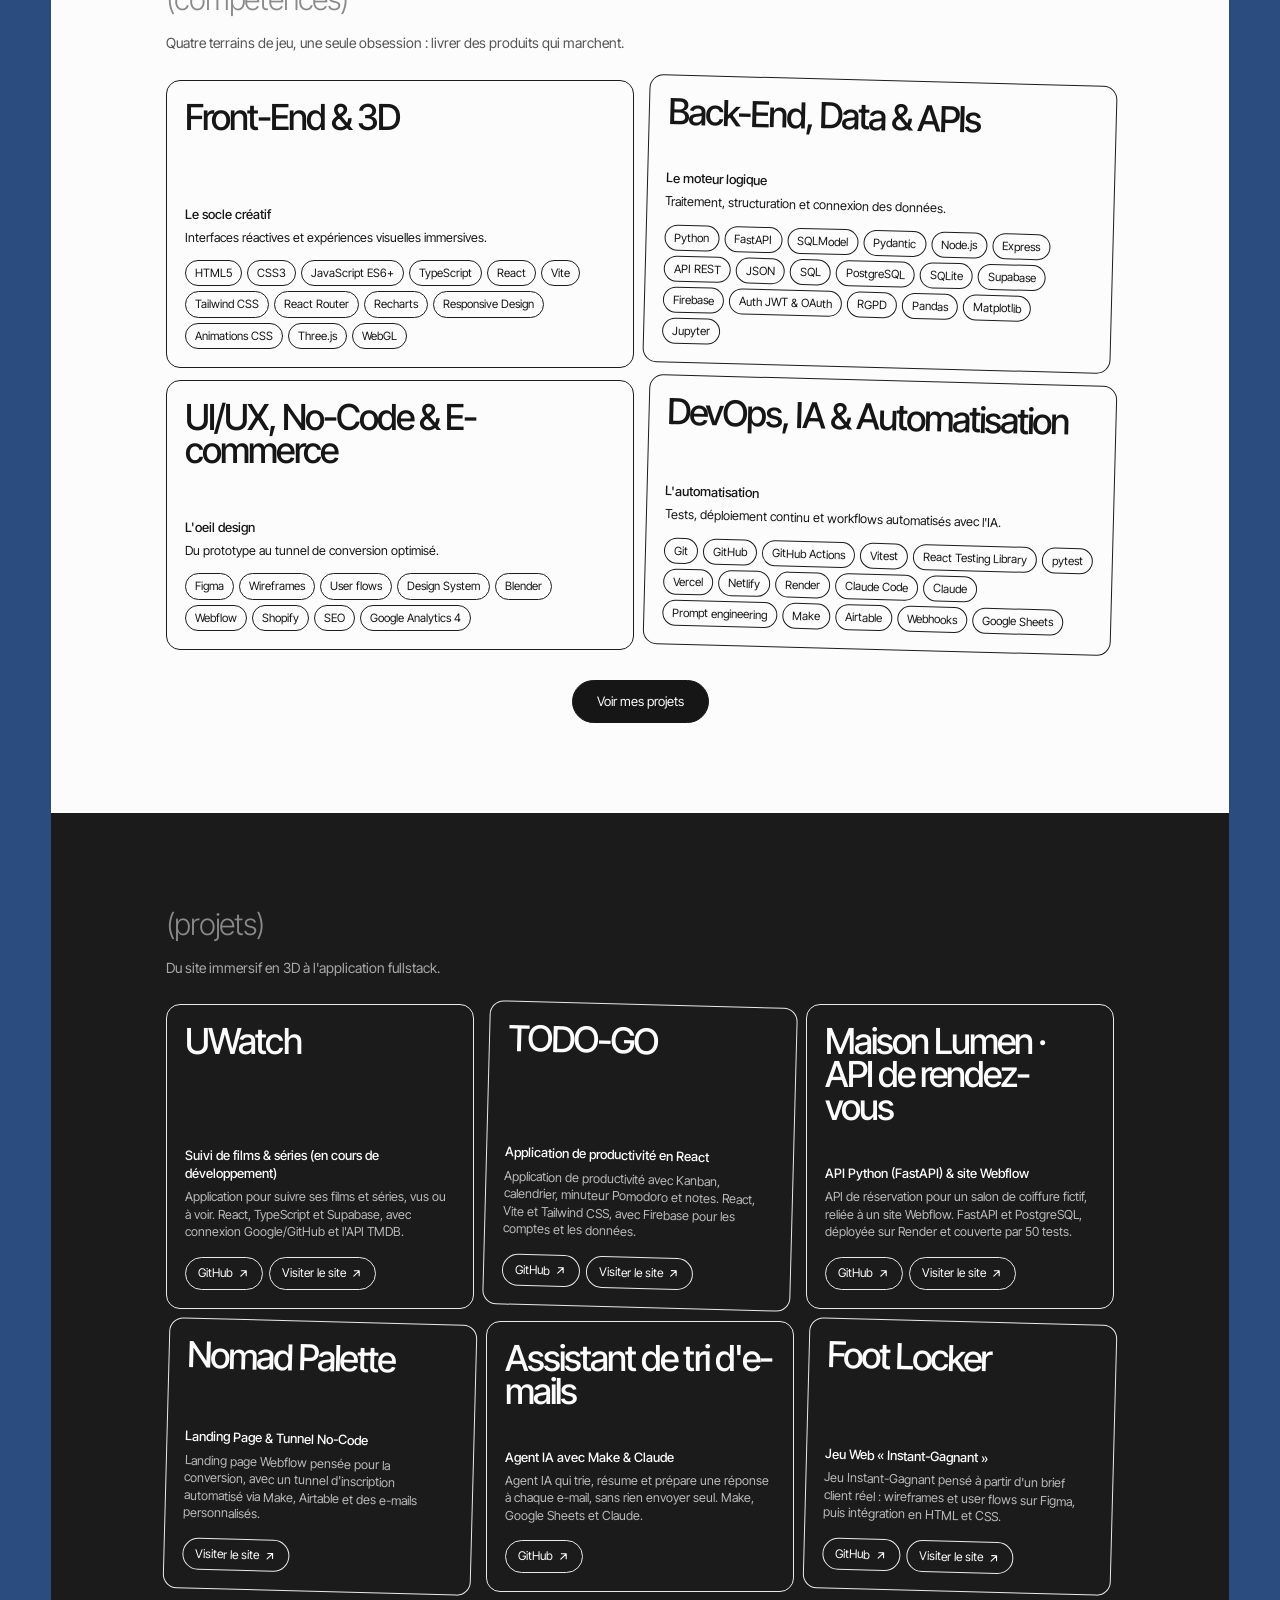
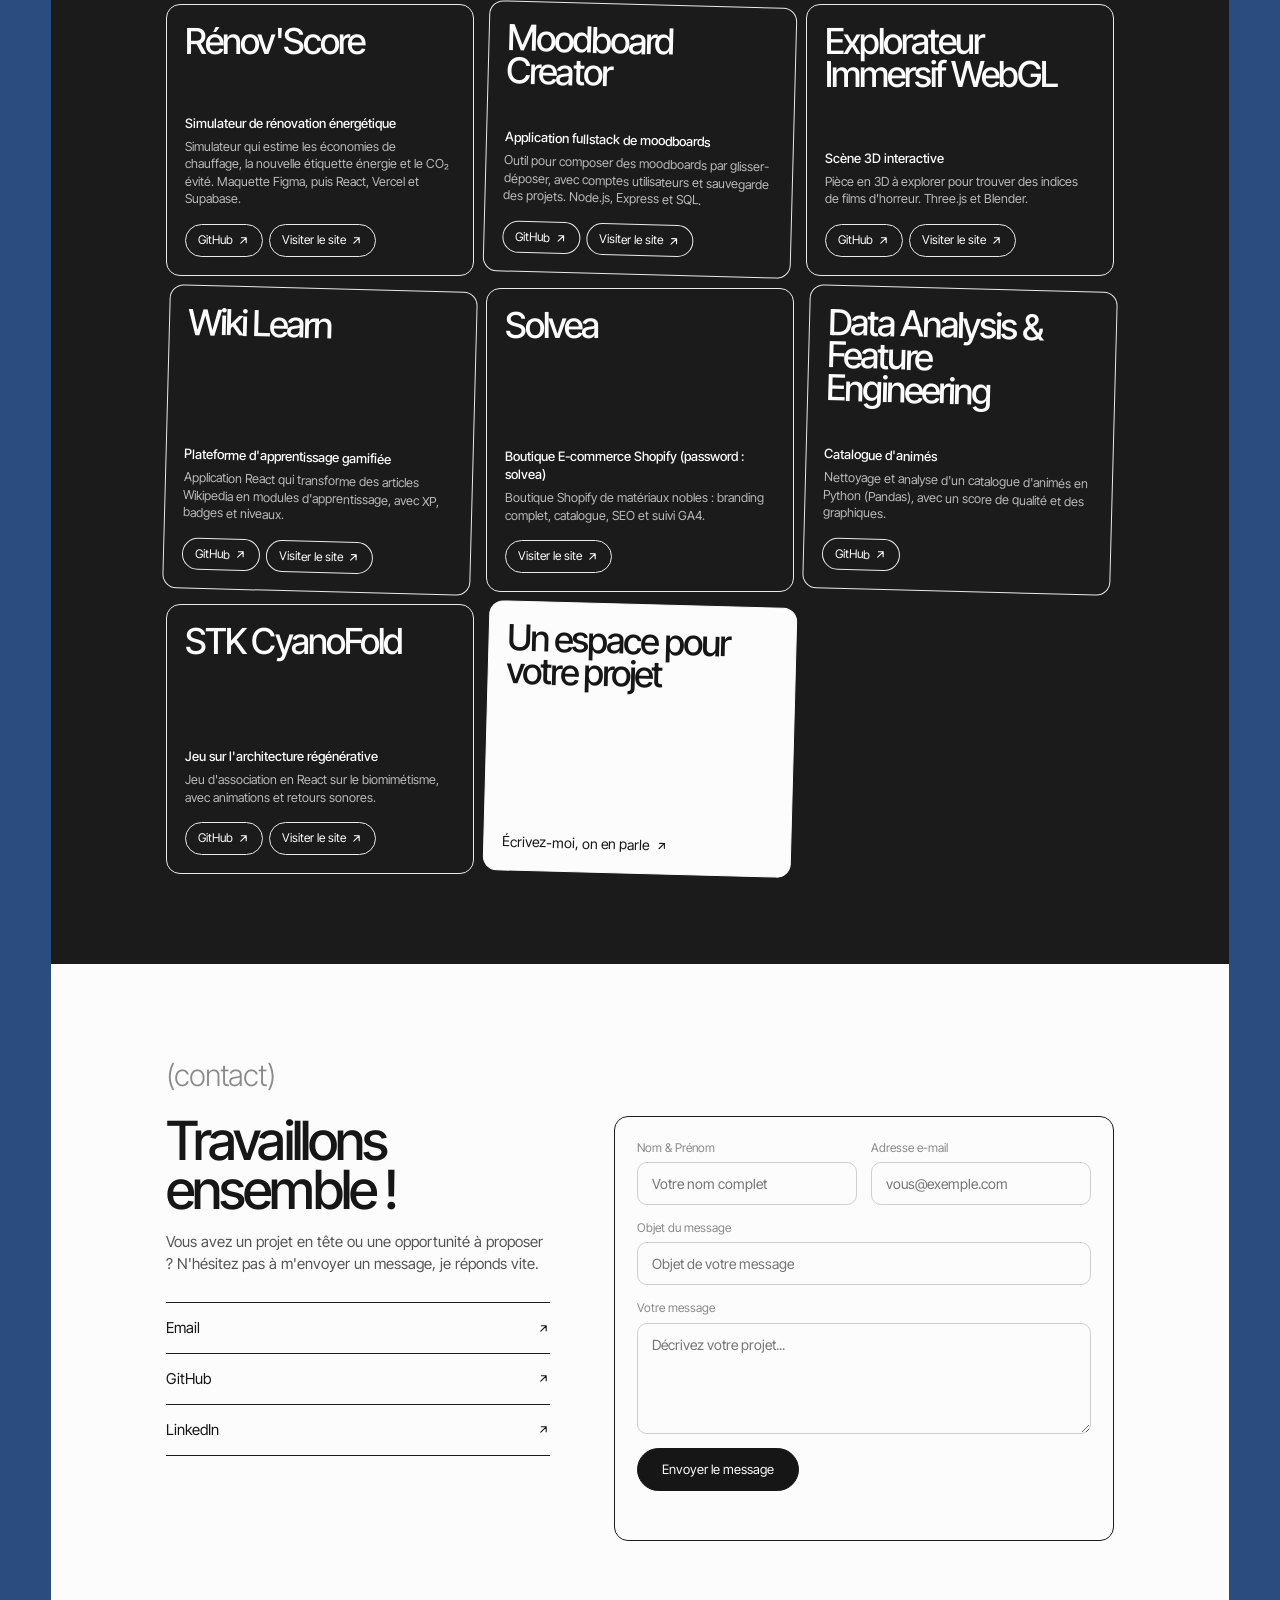
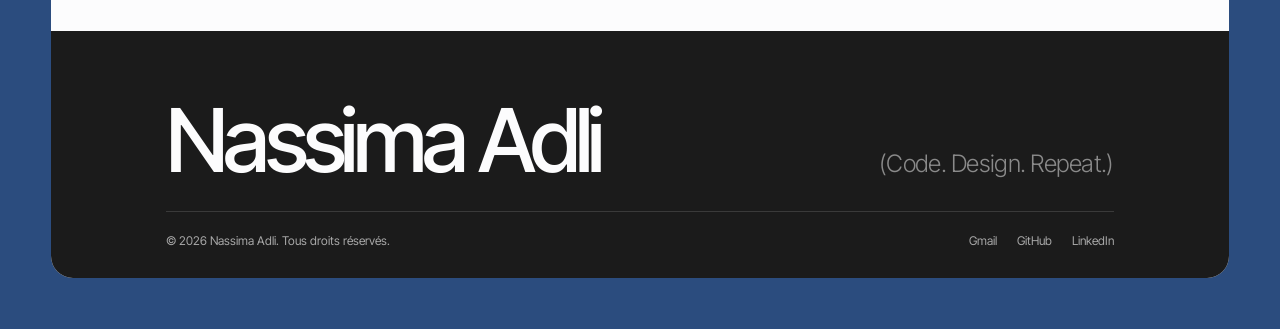
==== commit 778012d9: "changement" ====
--- a/index.html
+++ b/index.html
@@ -91,8 +91,8 @@
 <!-- ===== CARROUSEL DES TECHNOS ===== -->
 <section class="marquee" aria-label="Technologies utilisées dans mes projets">
   <div class="marquee-row">
-    <ul class="marquee-track marquee-pills"><li>HTML5</li><li>CSS3</li><li>JavaScript</li><li>TypeScript</li><li>React</li><li>Vite</li><li>Tailwind CSS</li><li>React Router</li><li>Framer Motion</li><li>Recharts</li><li>Three.js</li><li>WebGL</li><li>Python</li><li>FastAPI</li><li>SQLModel</li><li>Pydantic</li><li>Node.js</li><li>Express</li><li>API REST</li><li>JSON</li><li>SQL</li><li>PostgreSQL</li><li>SQLite</li><li>Supabase</li><li>Firebase</li><li>Auth JWT &amp; OAuth</li><li>RGPD</li><li>Pandas</li><li>Matplotlib</li><li>Jupyter</li><li>Figma</li><li>Blender</li><li>Webflow</li><li>Shopify</li><li>SEO</li><li>Google Analytics 4</li><li>Git</li><li>GitHub</li><li>GitHub Actions</li><li>Vitest</li><li>React Testing Library</li><li>pytest</li><li>Vercel</li><li>Netlify</li><li>Render</li><li>Claude Code</li><li>Claude</li><li>Prompt engineering</li><li>Make</li><li>Airtable</li><li>Webhooks</li><li>Google Sheets</li></ul>
-    <ul class="marquee-track marquee-pills" aria-hidden="true"><li>HTML5</li><li>CSS3</li><li>JavaScript</li><li>TypeScript</li><li>React</li><li>Vite</li><li>Tailwind CSS</li><li>React Router</li><li>Framer Motion</li><li>Recharts</li><li>Three.js</li><li>WebGL</li><li>Python</li><li>FastAPI</li><li>SQLModel</li><li>Pydantic</li><li>Node.js</li><li>Express</li><li>API REST</li><li>JSON</li><li>SQL</li><li>PostgreSQL</li><li>SQLite</li><li>Supabase</li><li>Firebase</li><li>Auth JWT &amp; OAuth</li><li>RGPD</li><li>Pandas</li><li>Matplotlib</li><li>Jupyter</li><li>Figma</li><li>Blender</li><li>Webflow</li><li>Shopify</li><li>SEO</li><li>Google Analytics 4</li><li>Git</li><li>GitHub</li><li>GitHub Actions</li><li>Vitest</li><li>React Testing Library</li><li>pytest</li><li>Vercel</li><li>Netlify</li><li>Render</li><li>Claude Code</li><li>Claude</li><li>Prompt engineering</li><li>Make</li><li>Airtable</li><li>Webhooks</li><li>Google Sheets</li></ul>
+    <ul class="marquee-track marquee-pills"><li>HTML5</li><li>CSS3</li><li>JavaScript</li><li>TypeScript</li><li>React</li><li>Vite</li><li>Tailwind CSS</li><li>React Router</li><li>Recharts</li><li>Three.js</li><li>WebGL</li><li>Python</li><li>FastAPI</li><li>SQLModel</li><li>Pydantic</li><li>Node.js</li><li>Express</li><li>API REST</li><li>JSON</li><li>SQL</li><li>PostgreSQL</li><li>SQLite</li><li>Supabase</li><li>Firebase</li><li>Auth JWT &amp; OAuth</li><li>RGPD</li><li>Pandas</li><li>Matplotlib</li><li>Jupyter</li><li>Figma</li><li>Blender</li><li>Webflow</li><li>Shopify</li><li>SEO</li><li>Google Analytics 4</li><li>Git</li><li>GitHub</li><li>GitHub Actions</li><li>Vitest</li><li>React Testing Library</li><li>pytest</li><li>Vercel</li><li>Netlify</li><li>Render</li><li>Claude Code</li><li>Claude</li><li>Prompt engineering</li><li>Make</li><li>Airtable</li><li>Webhooks</li><li>Google Sheets</li></ul>
+    <ul class="marquee-track marquee-pills" aria-hidden="true"><li>HTML5</li><li>CSS3</li><li>JavaScript</li><li>TypeScript</li><li>React</li><li>Vite</li><li>Tailwind CSS</li><li>React Router</li><li>Recharts</li><li>Three.js</li><li>WebGL</li><li>Python</li><li>FastAPI</li><li>SQLModel</li><li>Pydantic</li><li>Node.js</li><li>Express</li><li>API REST</li><li>JSON</li><li>SQL</li><li>PostgreSQL</li><li>SQLite</li><li>Supabase</li><li>Firebase</li><li>Auth JWT &amp; OAuth</li><li>RGPD</li><li>Pandas</li><li>Matplotlib</li><li>Jupyter</li><li>Figma</li><li>Blender</li><li>Webflow</li><li>Shopify</li><li>SEO</li><li>Google Analytics 4</li><li>Git</li><li>GitHub</li><li>GitHub Actions</li><li>Vitest</li><li>React Testing Library</li><li>pytest</li><li>Vercel</li><li>Netlify</li><li>Render</li><li>Claude Code</li><li>Claude</li><li>Prompt engineering</li><li>Make</li><li>Airtable</li><li>Webhooks</li><li>Google Sheets</li></ul>
   </div>
 </section>
 
@@ -133,7 +133,7 @@
         <ul class="tag-list">
           <li>HTML5</li><li>CSS3</li><li>JavaScript ES6+</li><li>TypeScript</li>
           <li>React</li><li>Vite</li><li>Tailwind CSS</li><li>React Router</li>
-          <li>Framer Motion</li><li>Recharts</li><li>Responsive Design</li><li>Animations CSS</li>
+          <li>Recharts</li><li>Responsive Design</li><li>Animations CSS</li>
           <li>Three.js</li><li>WebGL</li>
         </ul>
       </div>
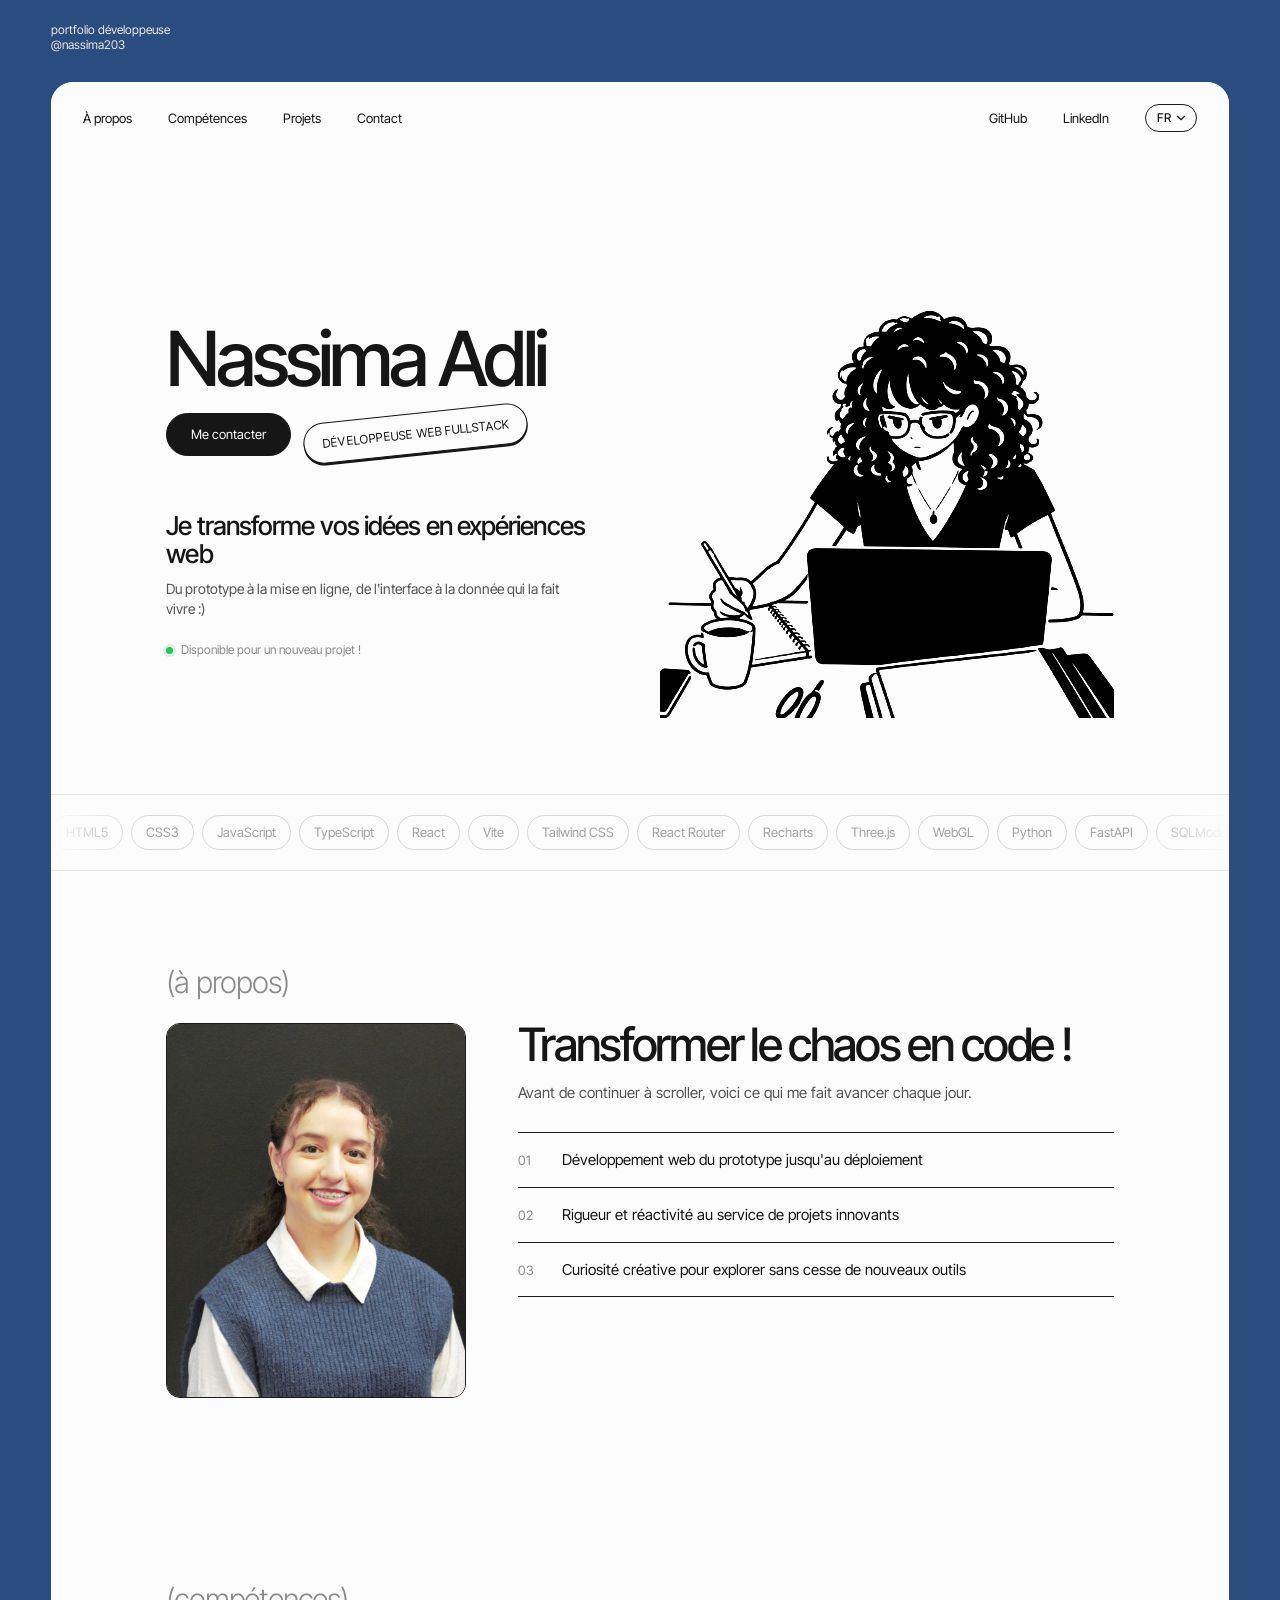
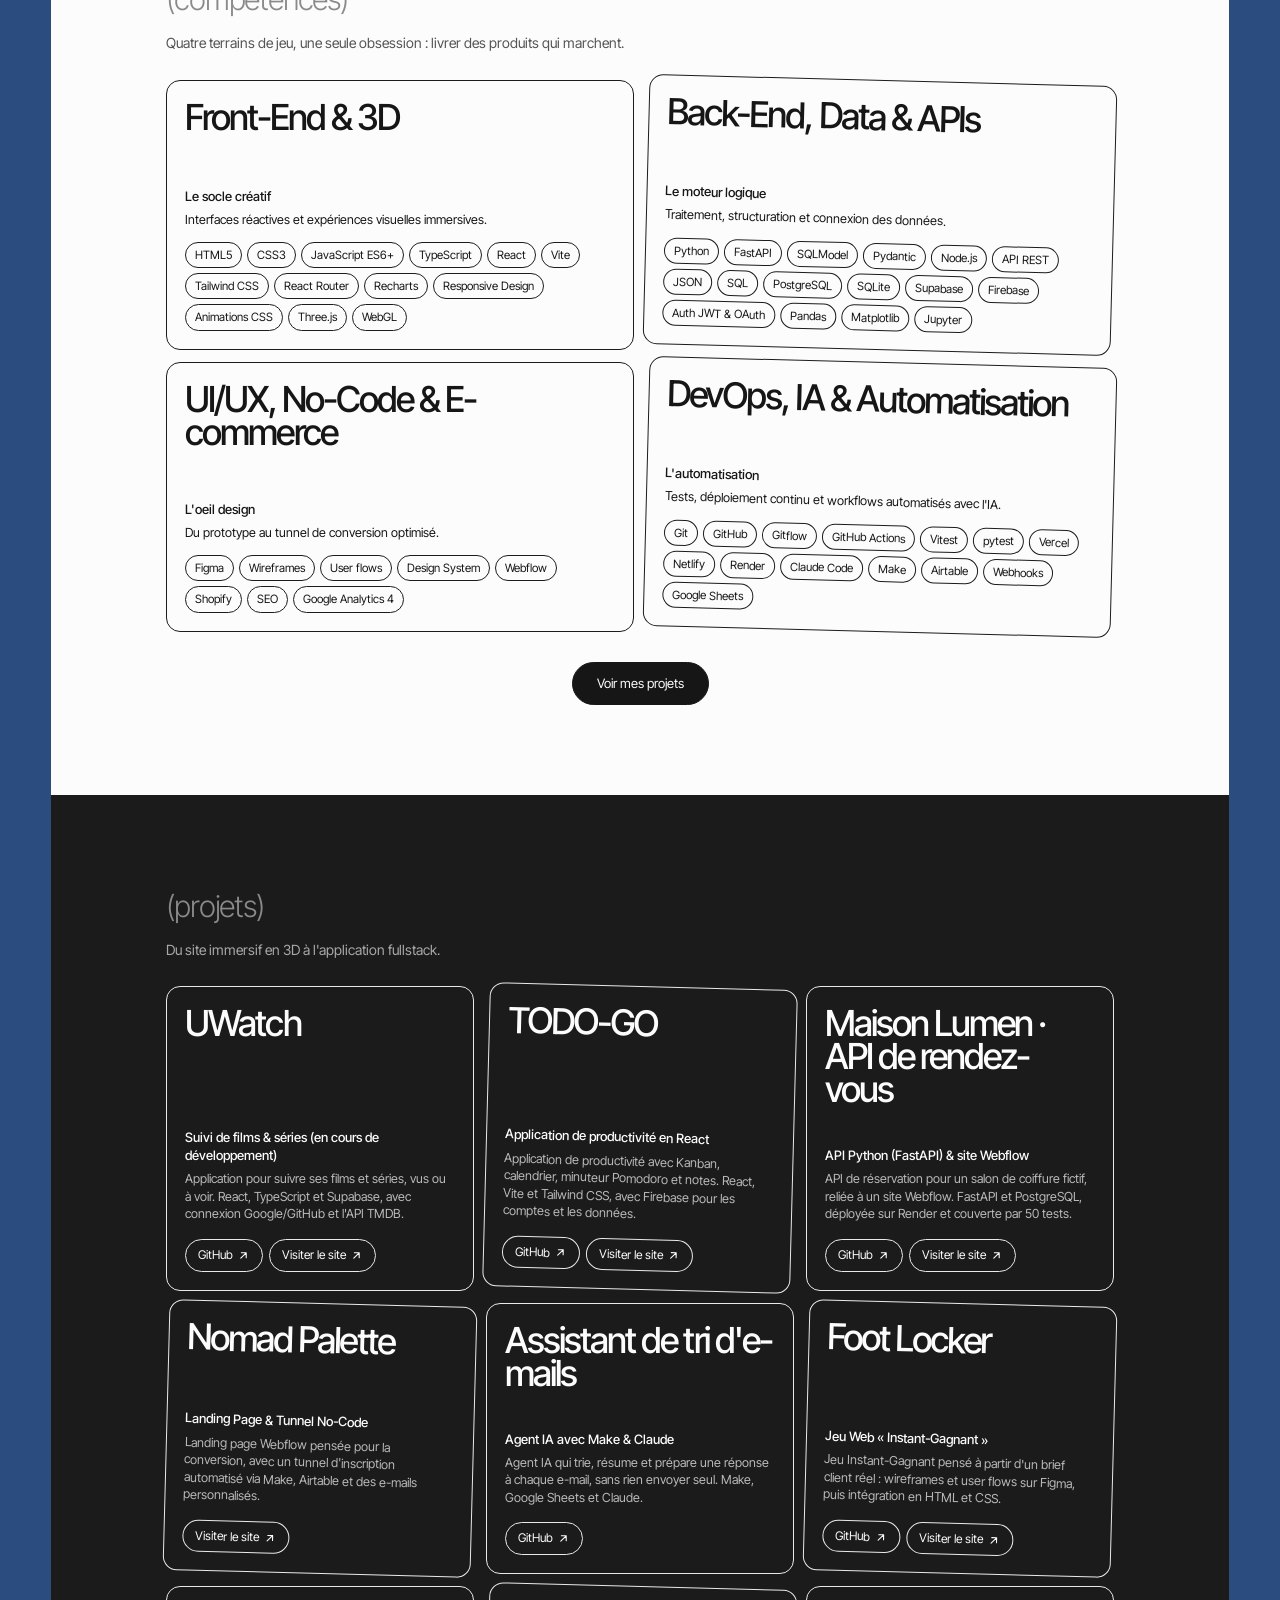
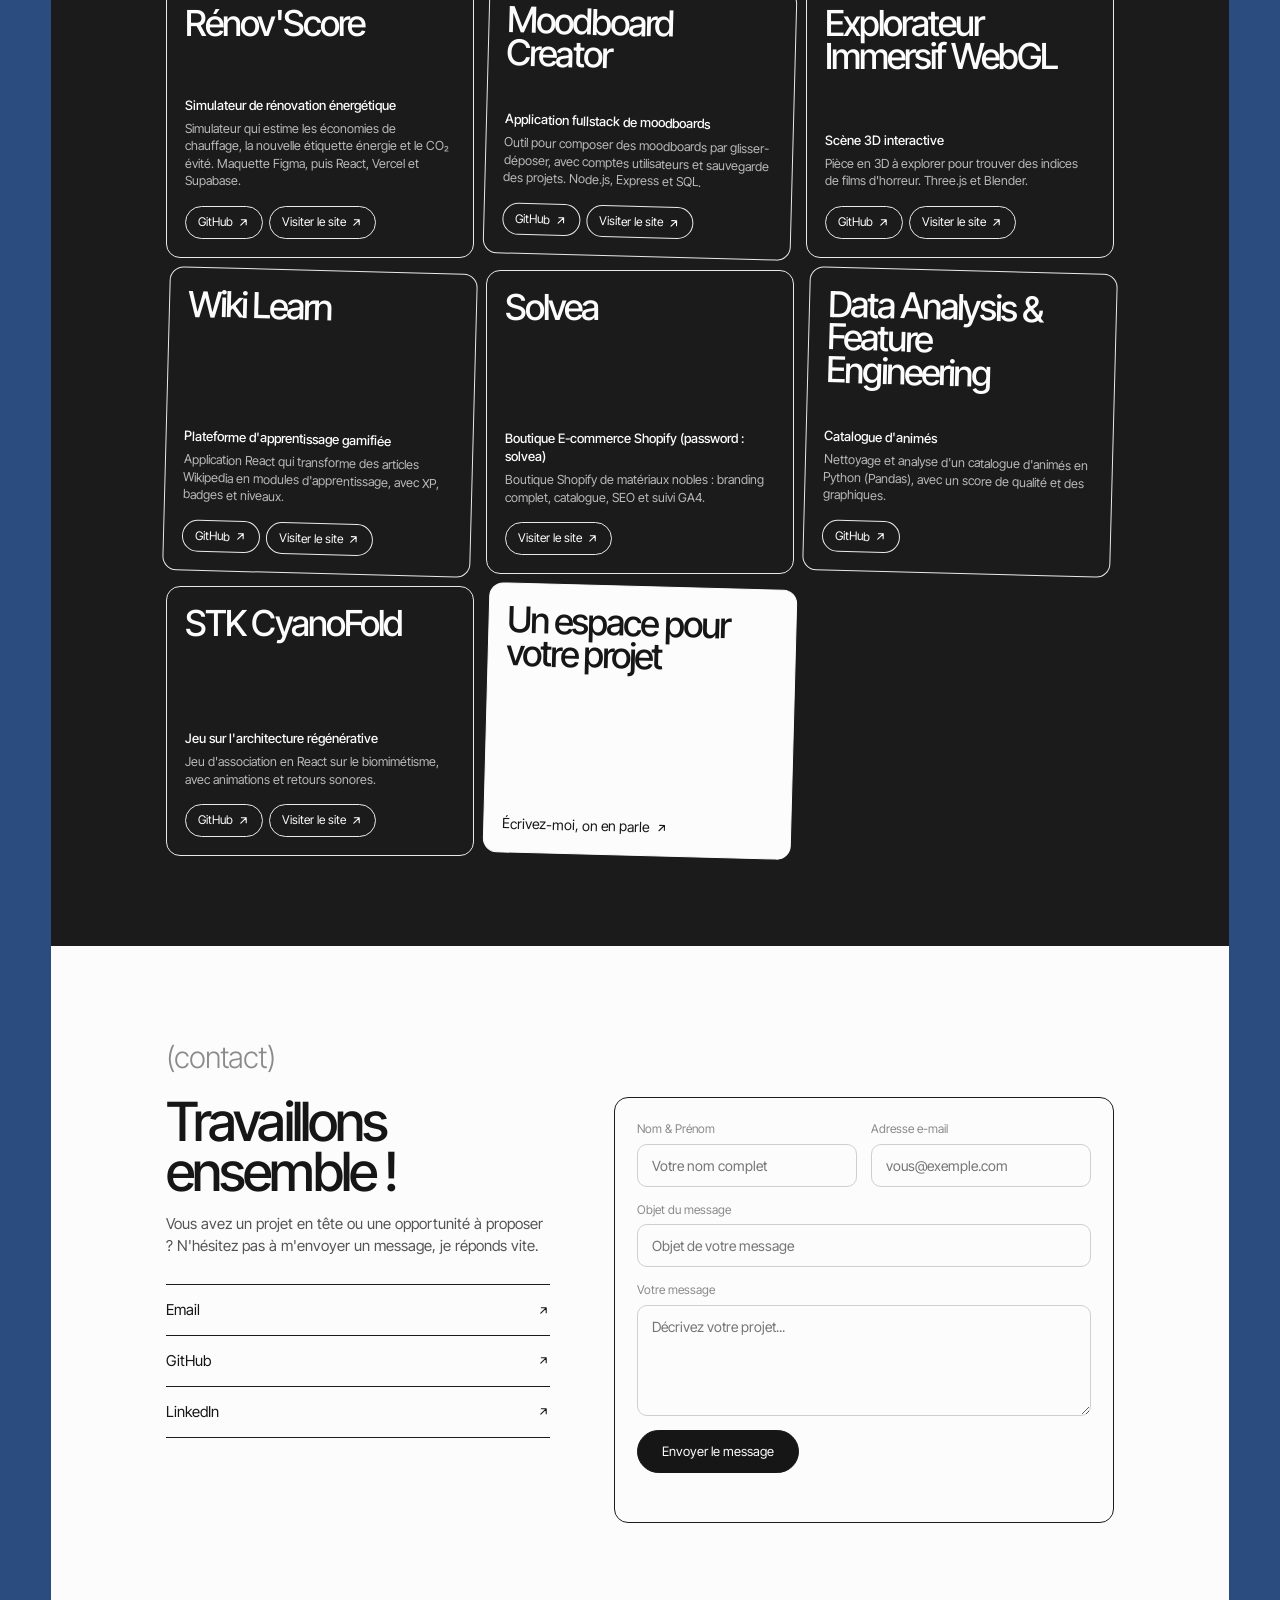
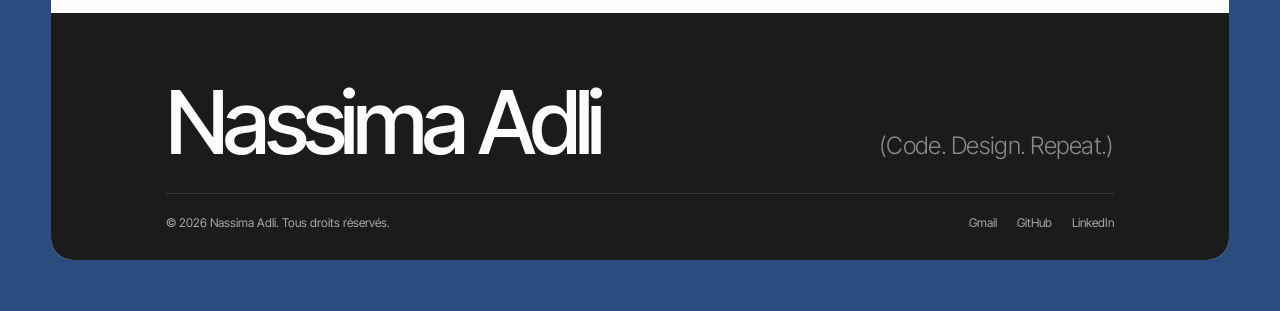
==== commit d0f5ffb9: "Compétences adaptées aux projets du portfolio Co-Authored-By: Claude Opus 5.5 <noreply@anthropic.com" ====
--- a/index.html
+++ b/index.html
@@ -91,8 +91,8 @@
 <!-- ===== CARROUSEL DES TECHNOS ===== -->
 <section class="marquee" aria-label="Technologies utilisées dans mes projets">
   <div class="marquee-row">
-    <ul class="marquee-track marquee-pills"><li>HTML5</li><li>CSS3</li><li>JavaScript</li><li>TypeScript</li><li>React</li><li>Vite</li><li>Tailwind CSS</li><li>React Router</li><li>Recharts</li><li>Three.js</li><li>WebGL</li><li>Python</li><li>FastAPI</li><li>SQLModel</li><li>Pydantic</li><li>Node.js</li><li>Express</li><li>API REST</li><li>JSON</li><li>SQL</li><li>PostgreSQL</li><li>SQLite</li><li>Supabase</li><li>Firebase</li><li>Auth JWT &amp; OAuth</li><li>RGPD</li><li>Pandas</li><li>Matplotlib</li><li>Jupyter</li><li>Figma</li><li>Blender</li><li>Webflow</li><li>Shopify</li><li>SEO</li><li>Google Analytics 4</li><li>Git</li><li>GitHub</li><li>GitHub Actions</li><li>Vitest</li><li>React Testing Library</li><li>pytest</li><li>Vercel</li><li>Netlify</li><li>Render</li><li>Claude Code</li><li>Claude</li><li>Prompt engineering</li><li>Make</li><li>Airtable</li><li>Webhooks</li><li>Google Sheets</li></ul>
-    <ul class="marquee-track marquee-pills" aria-hidden="true"><li>HTML5</li><li>CSS3</li><li>JavaScript</li><li>TypeScript</li><li>React</li><li>Vite</li><li>Tailwind CSS</li><li>React Router</li><li>Recharts</li><li>Three.js</li><li>WebGL</li><li>Python</li><li>FastAPI</li><li>SQLModel</li><li>Pydantic</li><li>Node.js</li><li>Express</li><li>API REST</li><li>JSON</li><li>SQL</li><li>PostgreSQL</li><li>SQLite</li><li>Supabase</li><li>Firebase</li><li>Auth JWT &amp; OAuth</li><li>RGPD</li><li>Pandas</li><li>Matplotlib</li><li>Jupyter</li><li>Figma</li><li>Blender</li><li>Webflow</li><li>Shopify</li><li>SEO</li><li>Google Analytics 4</li><li>Git</li><li>GitHub</li><li>GitHub Actions</li><li>Vitest</li><li>React Testing Library</li><li>pytest</li><li>Vercel</li><li>Netlify</li><li>Render</li><li>Claude Code</li><li>Claude</li><li>Prompt engineering</li><li>Make</li><li>Airtable</li><li>Webhooks</li><li>Google Sheets</li></ul>
+    <ul class="marquee-track marquee-pills"><li>HTML5</li><li>CSS3</li><li>JavaScript</li><li>TypeScript</li><li>React</li><li>Vite</li><li>Tailwind CSS</li><li>React Router</li><li>Recharts</li><li>Three.js</li><li>WebGL</li><li>Python</li><li>FastAPI</li><li>SQLModel</li><li>Pydantic</li><li>Node.js</li><li>API REST</li><li>JSON</li><li>SQL</li><li>PostgreSQL</li><li>SQLite</li><li>Supabase</li><li>Firebase</li><li>Auth JWT &amp; OAuth</li><li>Pandas</li><li>Matplotlib</li><li>Jupyter</li><li>Figma</li><li>Webflow</li><li>Shopify</li><li>SEO</li><li>Google Analytics 4</li><li>Git</li><li>GitHub</li><li>Gitflow</li><li>GitHub Actions</li><li>Vitest</li><li>pytest</li><li>Vercel</li><li>Netlify</li><li>Render</li><li>Claude Code</li><li>Make</li><li>Airtable</li><li>Webhooks</li><li>Google Sheets</li></ul>
+    <ul class="marquee-track marquee-pills" aria-hidden="true"><li>HTML5</li><li>CSS3</li><li>JavaScript</li><li>TypeScript</li><li>React</li><li>Vite</li><li>Tailwind CSS</li><li>React Router</li><li>Recharts</li><li>Three.js</li><li>WebGL</li><li>Python</li><li>FastAPI</li><li>SQLModel</li><li>Pydantic</li><li>Node.js</li><li>API REST</li><li>JSON</li><li>SQL</li><li>PostgreSQL</li><li>SQLite</li><li>Supabase</li><li>Firebase</li><li>Auth JWT &amp; OAuth</li><li>Pandas</li><li>Matplotlib</li><li>Jupyter</li><li>Figma</li><li>Webflow</li><li>Shopify</li><li>SEO</li><li>Google Analytics 4</li><li>Git</li><li>GitHub</li><li>Gitflow</li><li>GitHub Actions</li><li>Vitest</li><li>pytest</li><li>Vercel</li><li>Netlify</li><li>Render</li><li>Claude Code</li><li>Make</li><li>Airtable</li><li>Webhooks</li><li>Google Sheets</li></ul>
   </div>
 </section>
 
@@ -146,9 +146,9 @@
         <p>Traitement, structuration et connexion des données.</p>
         <ul class="tag-list">
           <li>Python</li><li>FastAPI</li><li>SQLModel</li><li>Pydantic</li>
-          <li>Node.js</li><li>Express</li><li>API REST</li><li>JSON</li>
+          <li>Node.js</li><li>API REST</li><li>JSON</li>
           <li>SQL</li><li>PostgreSQL</li><li>SQLite</li><li>Supabase</li>
-          <li>Firebase</li><li>Auth JWT &amp; OAuth</li><li>RGPD</li><li>Pandas</li>
+          <li>Firebase</li><li>Auth JWT &amp; OAuth</li><li>Pandas</li>
           <li>Matplotlib</li><li>Jupyter</li>
         </ul>
       </div>
@@ -161,7 +161,7 @@
         <p>Du prototype au tunnel de conversion optimisé.</p>
         <ul class="tag-list">
           <li>Figma</li><li>Wireframes</li><li>User flows</li><li>Design System</li>
-          <li>Blender</li><li>Webflow</li><li>Shopify</li><li>SEO</li>
+          <li>Webflow</li><li>Shopify</li><li>SEO</li>
           <li>Google Analytics 4</li>
         </ul>
       </div>
@@ -173,9 +173,9 @@
         <p class="card-kicker">L'automatisation</p>
         <p>Tests, déploiement continu et workflows automatisés avec l'IA.</p>
         <ul class="tag-list">
-          <li>Git</li><li>GitHub</li><li>GitHub Actions</li><li>Vitest</li>
-          <li>React Testing Library</li><li>pytest</li><li>Vercel</li><li>Netlify</li>
-          <li>Render</li><li>Claude Code</li><li>Claude</li><li>Prompt engineering</li>
+          <li>Git</li><li>GitHub</li><li>Gitflow</li><li>GitHub Actions</li><li>Vitest</li>
+          <li>pytest</li><li>Vercel</li><li>Netlify</li>
+          <li>Render</li><li>Claude Code</li>
           <li>Make</li><li>Airtable</li><li>Webhooks</li><li>Google Sheets</li>
         </ul>
       </div>
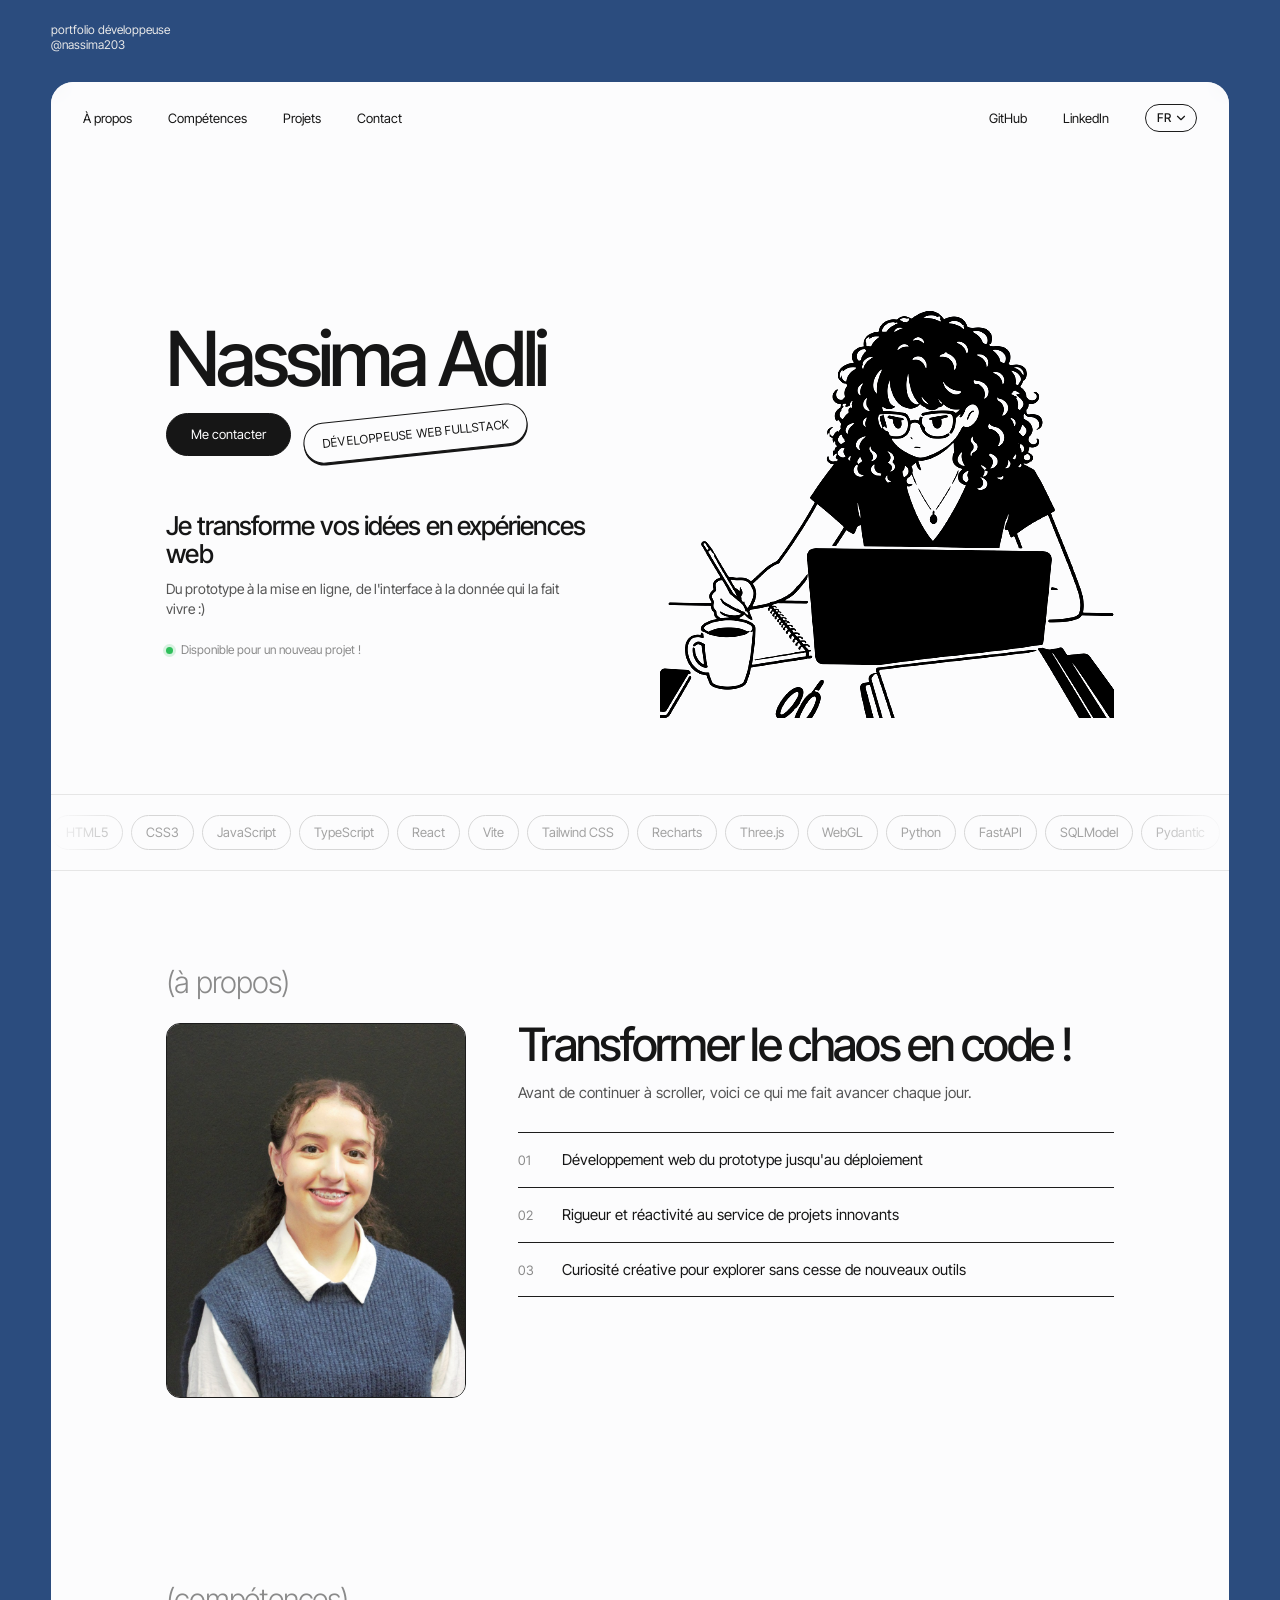
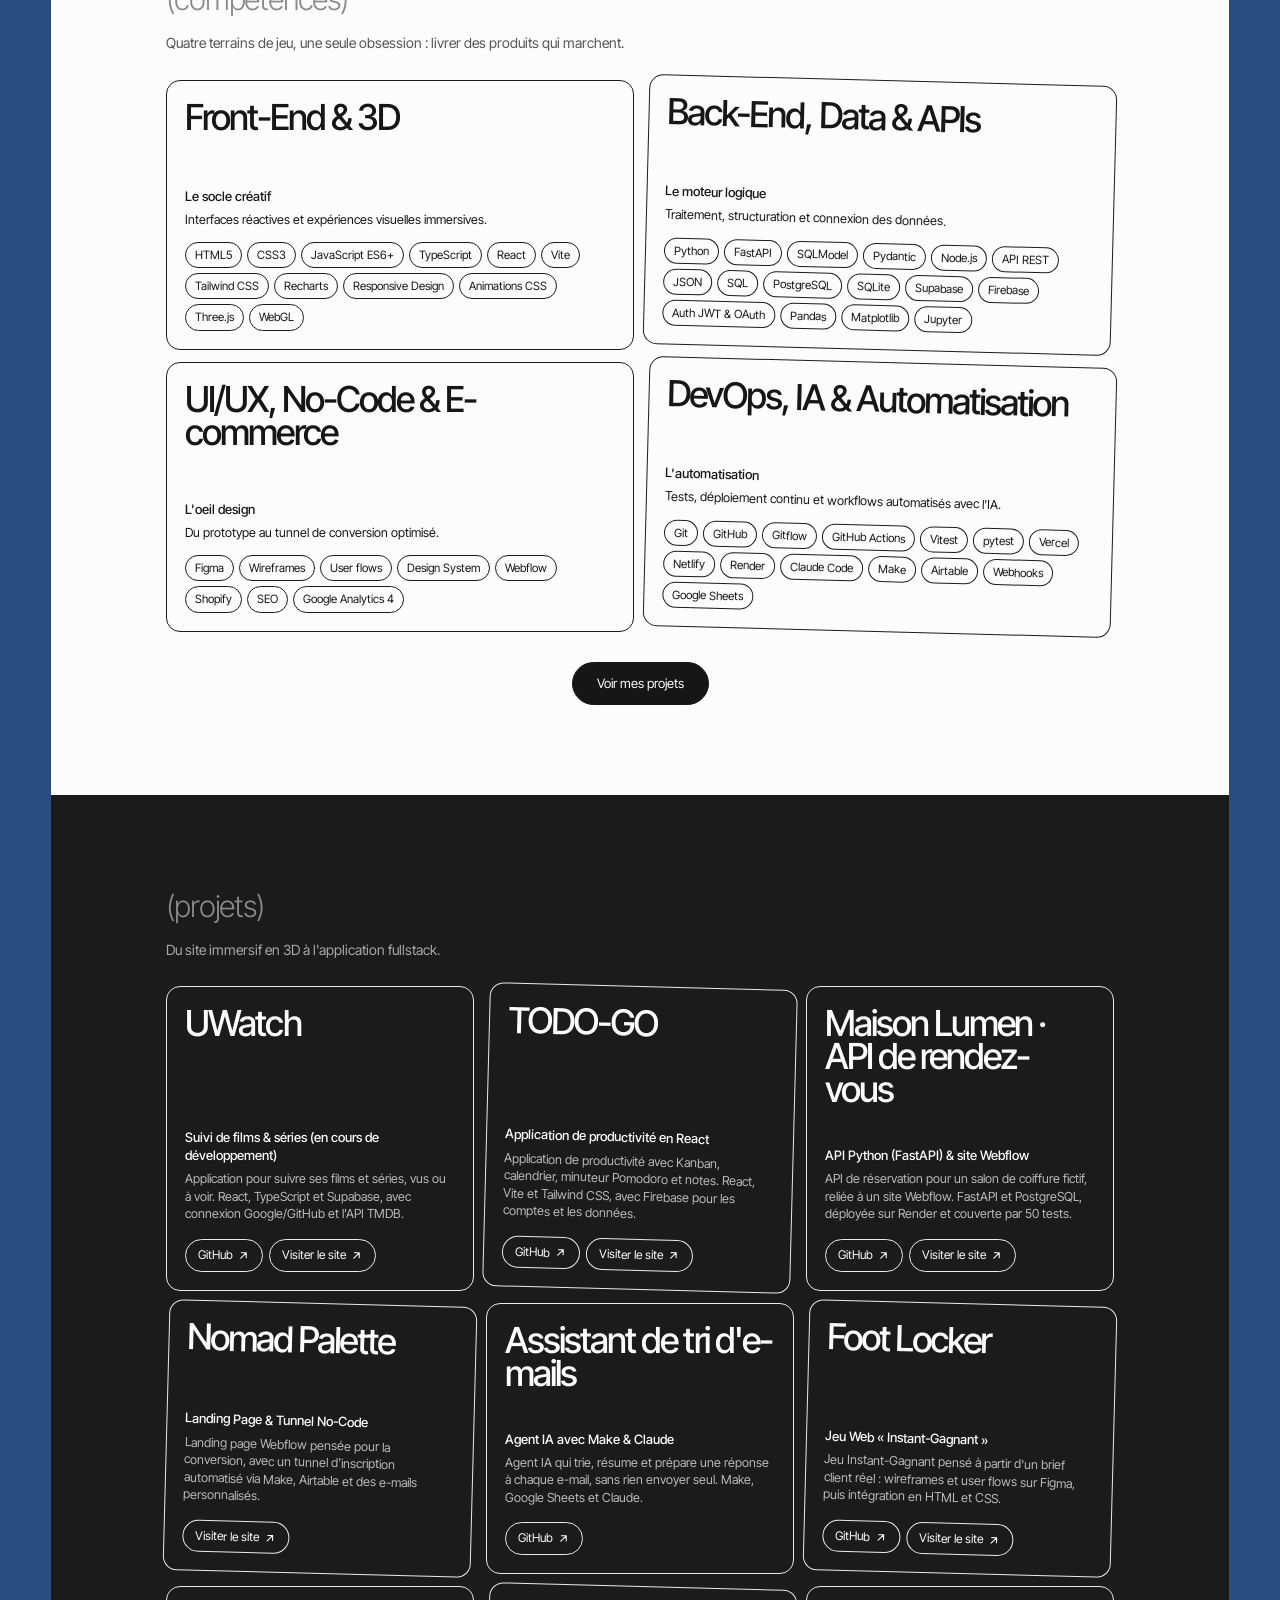
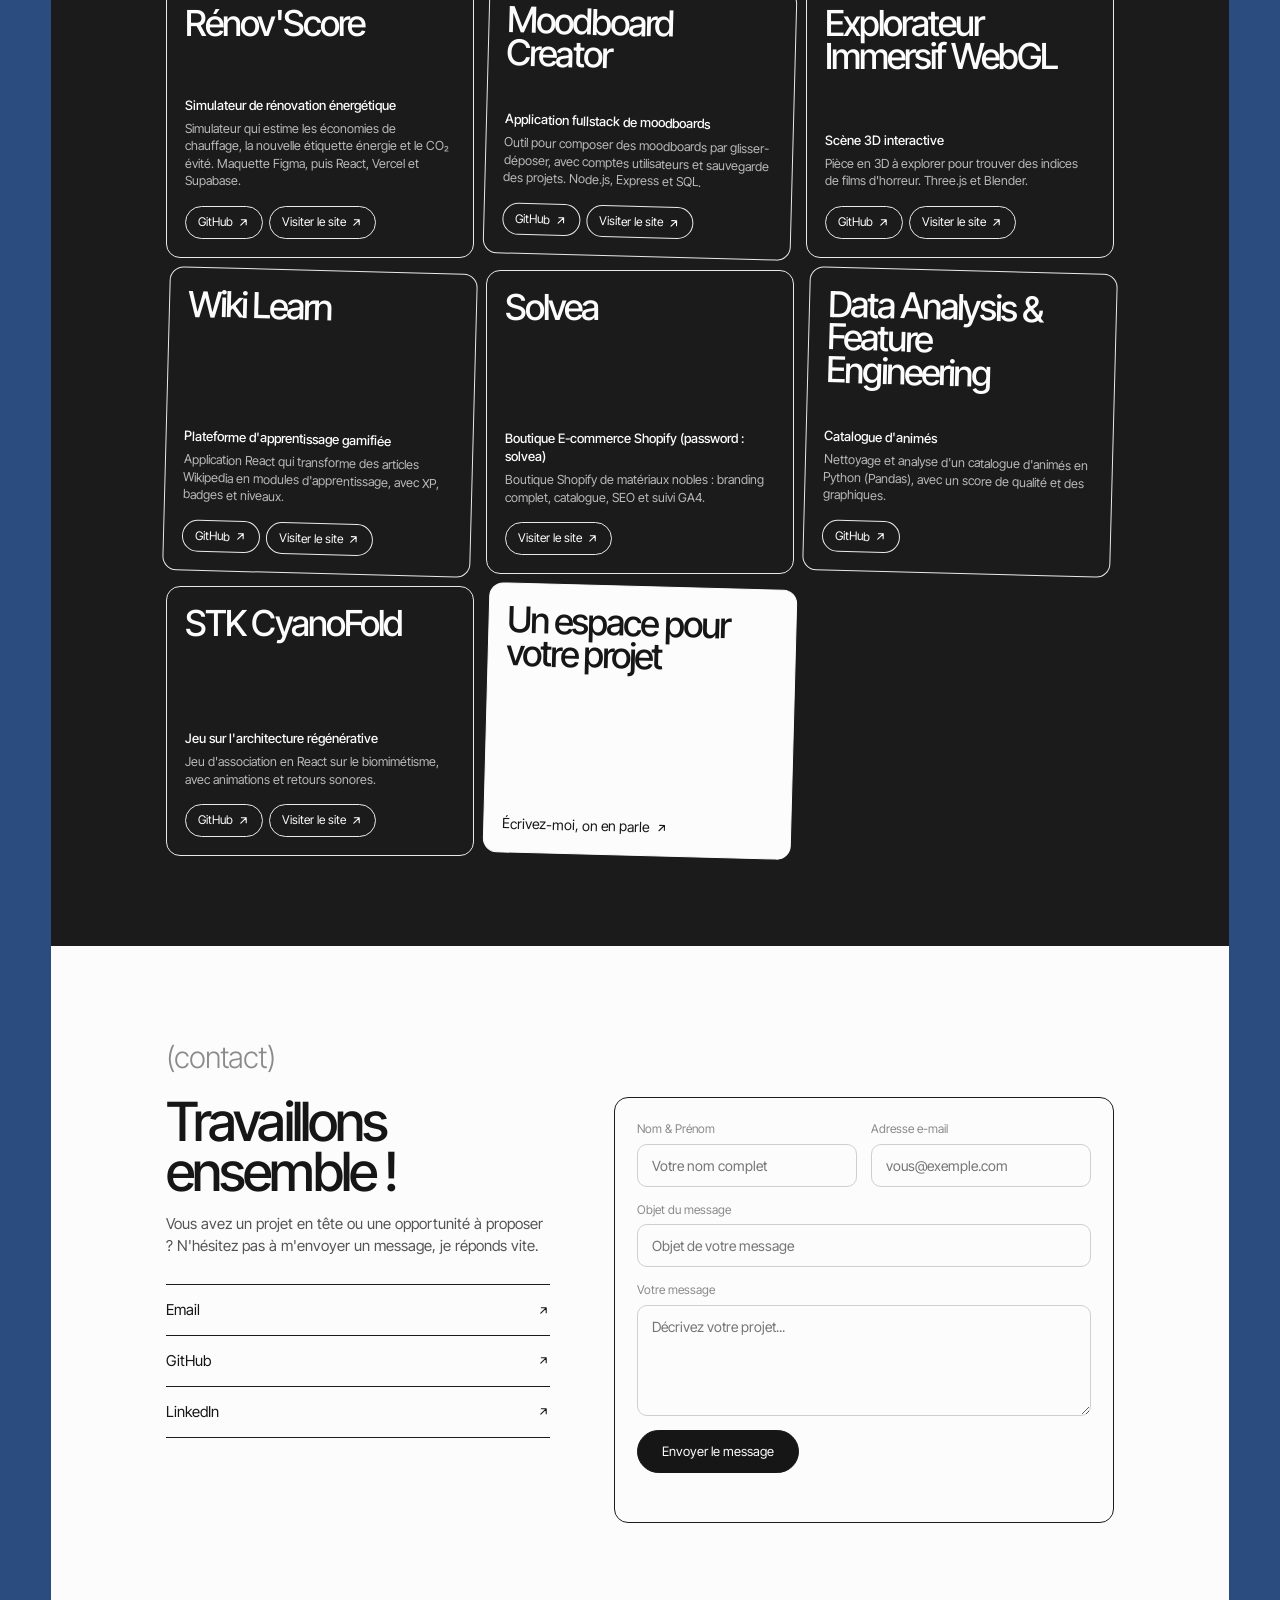
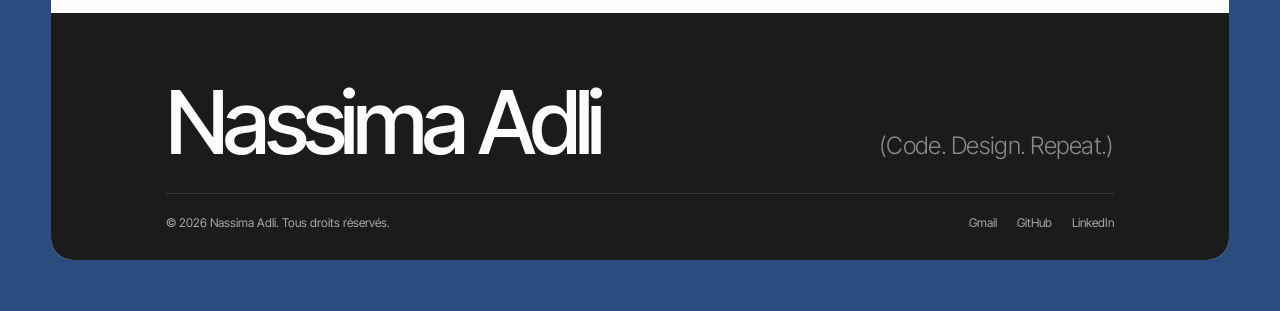
==== commit 79201e40: "changes" ====
--- a/index.html
+++ b/index.html
@@ -91,8 +91,8 @@
 <!-- ===== CARROUSEL DES TECHNOS ===== -->
 <section class="marquee" aria-label="Technologies utilisées dans mes projets">
   <div class="marquee-row">
-    <ul class="marquee-track marquee-pills"><li>HTML5</li><li>CSS3</li><li>JavaScript</li><li>TypeScript</li><li>React</li><li>Vite</li><li>Tailwind CSS</li><li>React Router</li><li>Recharts</li><li>Three.js</li><li>WebGL</li><li>Python</li><li>FastAPI</li><li>SQLModel</li><li>Pydantic</li><li>Node.js</li><li>API REST</li><li>JSON</li><li>SQL</li><li>PostgreSQL</li><li>SQLite</li><li>Supabase</li><li>Firebase</li><li>Auth JWT &amp; OAuth</li><li>Pandas</li><li>Matplotlib</li><li>Jupyter</li><li>Figma</li><li>Webflow</li><li>Shopify</li><li>SEO</li><li>Google Analytics 4</li><li>Git</li><li>GitHub</li><li>Gitflow</li><li>GitHub Actions</li><li>Vitest</li><li>pytest</li><li>Vercel</li><li>Netlify</li><li>Render</li><li>Claude Code</li><li>Make</li><li>Airtable</li><li>Webhooks</li><li>Google Sheets</li></ul>
-    <ul class="marquee-track marquee-pills" aria-hidden="true"><li>HTML5</li><li>CSS3</li><li>JavaScript</li><li>TypeScript</li><li>React</li><li>Vite</li><li>Tailwind CSS</li><li>React Router</li><li>Recharts</li><li>Three.js</li><li>WebGL</li><li>Python</li><li>FastAPI</li><li>SQLModel</li><li>Pydantic</li><li>Node.js</li><li>API REST</li><li>JSON</li><li>SQL</li><li>PostgreSQL</li><li>SQLite</li><li>Supabase</li><li>Firebase</li><li>Auth JWT &amp; OAuth</li><li>Pandas</li><li>Matplotlib</li><li>Jupyter</li><li>Figma</li><li>Webflow</li><li>Shopify</li><li>SEO</li><li>Google Analytics 4</li><li>Git</li><li>GitHub</li><li>Gitflow</li><li>GitHub Actions</li><li>Vitest</li><li>pytest</li><li>Vercel</li><li>Netlify</li><li>Render</li><li>Claude Code</li><li>Make</li><li>Airtable</li><li>Webhooks</li><li>Google Sheets</li></ul>
+    <ul class="marquee-track marquee-pills"><li>HTML5</li><li>CSS3</li><li>JavaScript</li><li>TypeScript</li><li>React</li><li>Vite</li><li>Tailwind CSS</li><li>Recharts</li><li>Three.js</li><li>WebGL</li><li>Python</li><li>FastAPI</li><li>SQLModel</li><li>Pydantic</li><li>Node.js</li><li>API REST</li><li>JSON</li><li>SQL</li><li>PostgreSQL</li><li>SQLite</li><li>Supabase</li><li>Firebase</li><li>Auth JWT &amp; OAuth</li><li>Pandas</li><li>Matplotlib</li><li>Jupyter</li><li>Figma</li><li>Webflow</li><li>Shopify</li><li>SEO</li><li>Google Analytics 4</li><li>Git</li><li>GitHub</li><li>Gitflow</li><li>GitHub Actions</li><li>Vitest</li><li>pytest</li><li>Vercel</li><li>Netlify</li><li>Render</li><li>Claude Code</li><li>Make</li><li>Airtable</li><li>Webhooks</li><li>Google Sheets</li></ul>
+    <ul class="marquee-track marquee-pills" aria-hidden="true"><li>HTML5</li><li>CSS3</li><li>JavaScript</li><li>TypeScript</li><li>React</li><li>Vite</li><li>Tailwind CSS</li><li>Recharts</li><li>Three.js</li><li>WebGL</li><li>Python</li><li>FastAPI</li><li>SQLModel</li><li>Pydantic</li><li>Node.js</li><li>API REST</li><li>JSON</li><li>SQL</li><li>PostgreSQL</li><li>SQLite</li><li>Supabase</li><li>Firebase</li><li>Auth JWT &amp; OAuth</li><li>Pandas</li><li>Matplotlib</li><li>Jupyter</li><li>Figma</li><li>Webflow</li><li>Shopify</li><li>SEO</li><li>Google Analytics 4</li><li>Git</li><li>GitHub</li><li>Gitflow</li><li>GitHub Actions</li><li>Vitest</li><li>pytest</li><li>Vercel</li><li>Netlify</li><li>Render</li><li>Claude Code</li><li>Make</li><li>Airtable</li><li>Webhooks</li><li>Google Sheets</li></ul>
   </div>
 </section>
 
@@ -132,7 +132,7 @@
         <p>Interfaces réactives et expériences visuelles immersives.</p>
         <ul class="tag-list">
           <li>HTML5</li><li>CSS3</li><li>JavaScript ES6+</li><li>TypeScript</li>
-          <li>React</li><li>Vite</li><li>Tailwind CSS</li><li>React Router</li>
+          <li>React</li><li>Vite</li><li>Tailwind CSS</li>
           <li>Recharts</li><li>Responsive Design</li><li>Animations CSS</li>
           <li>Three.js</li><li>WebGL</li>
         </ul>
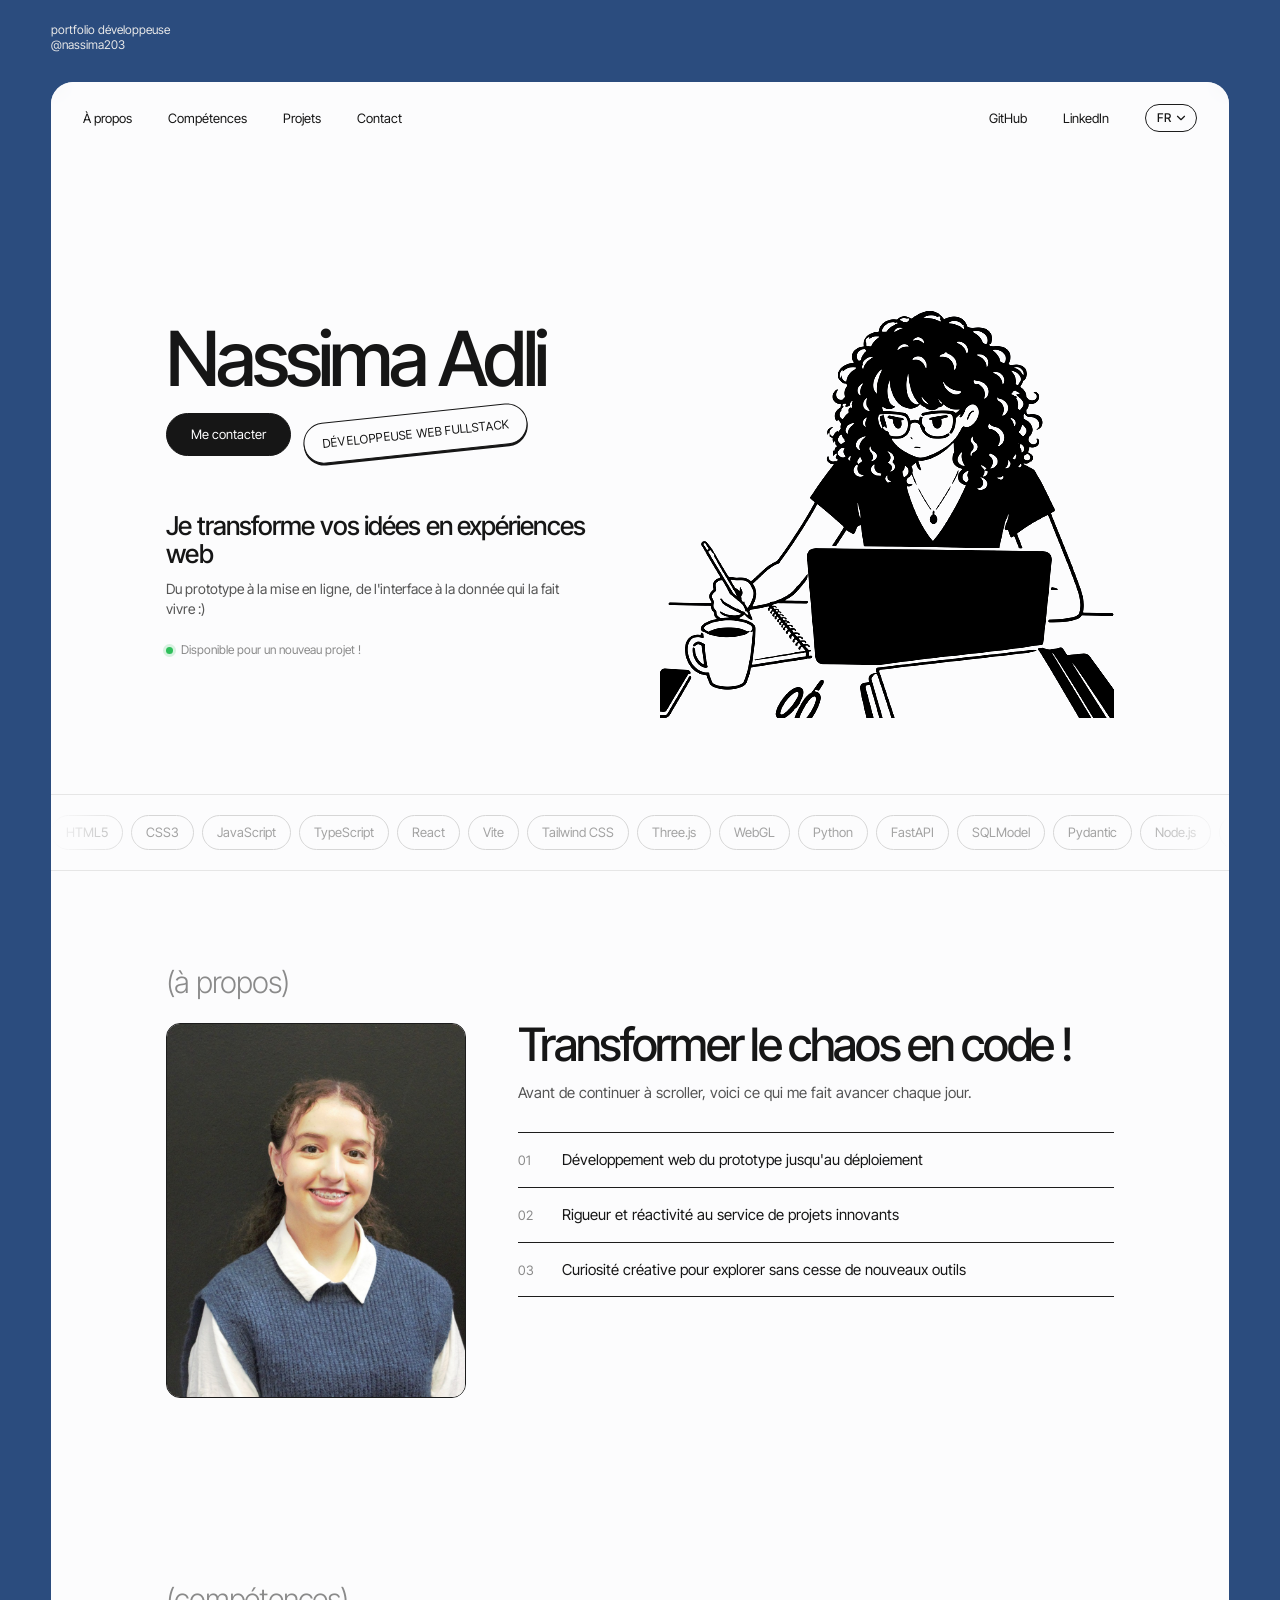
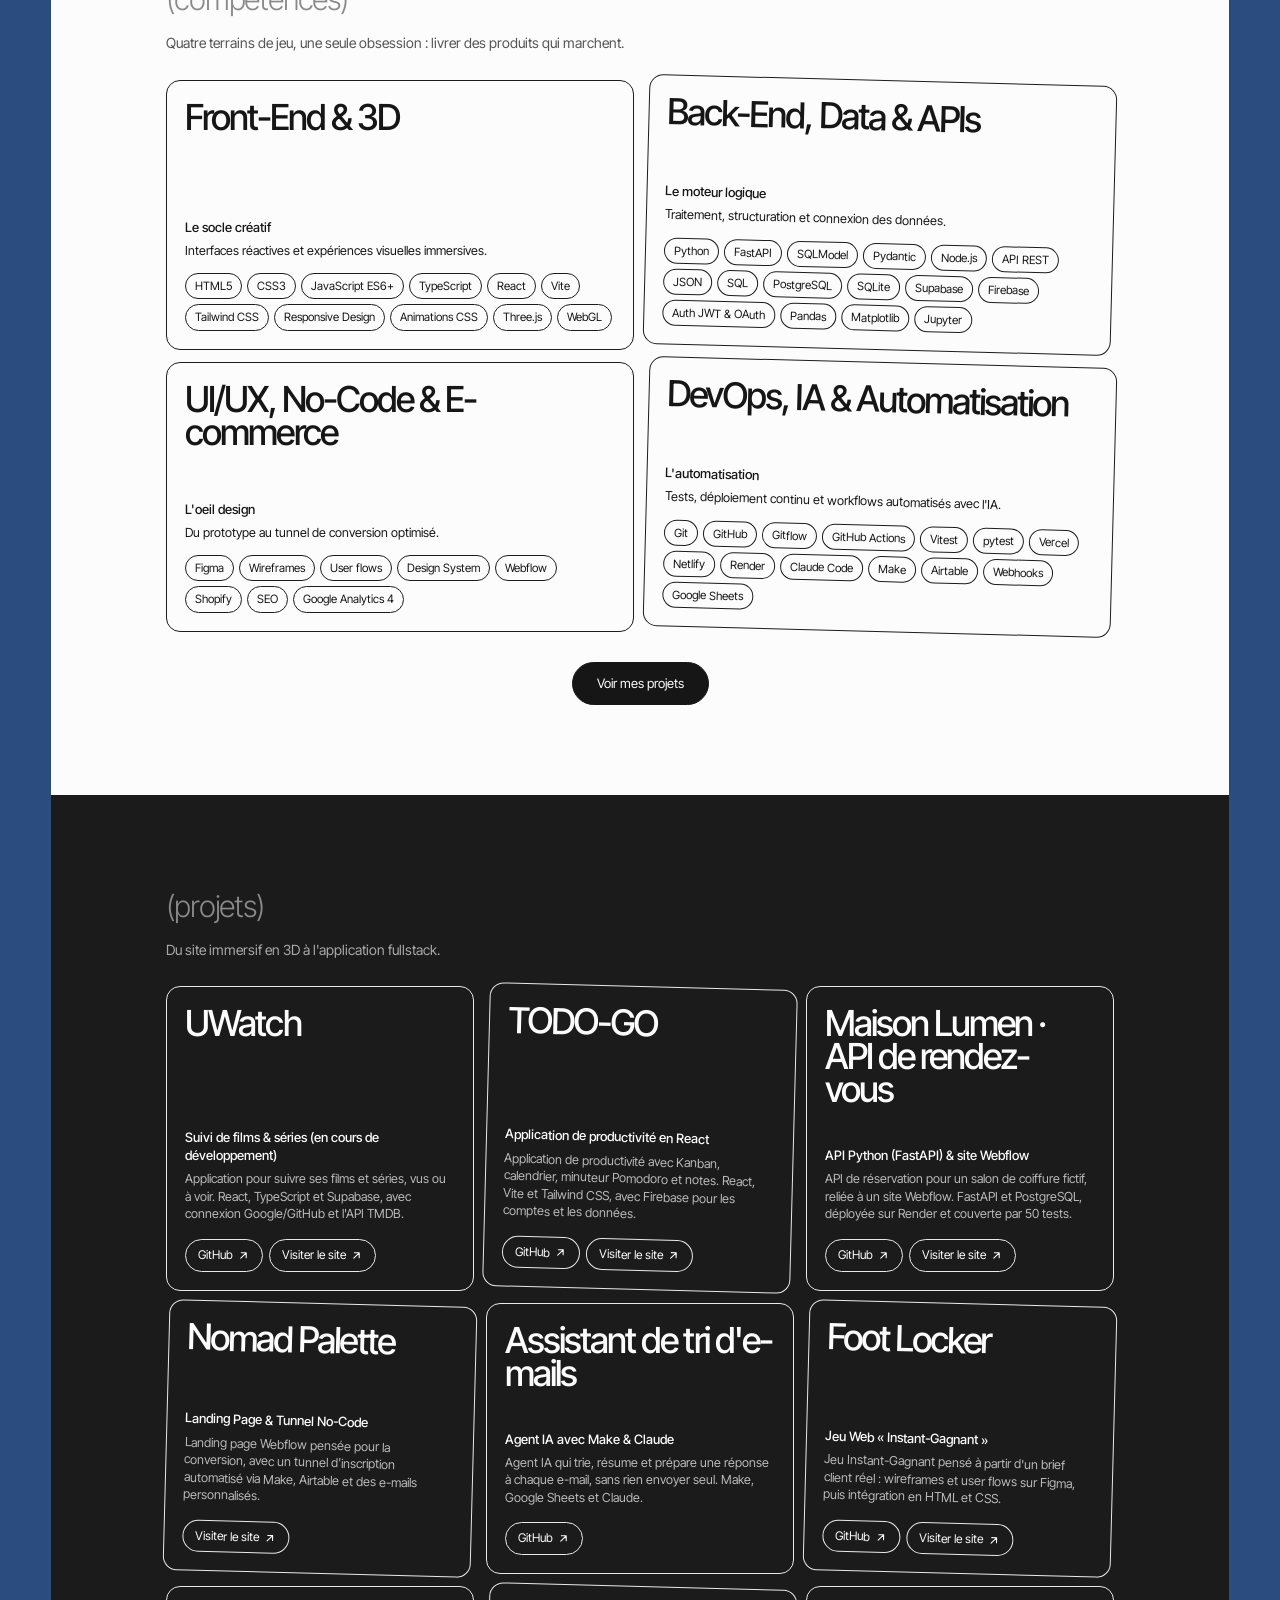
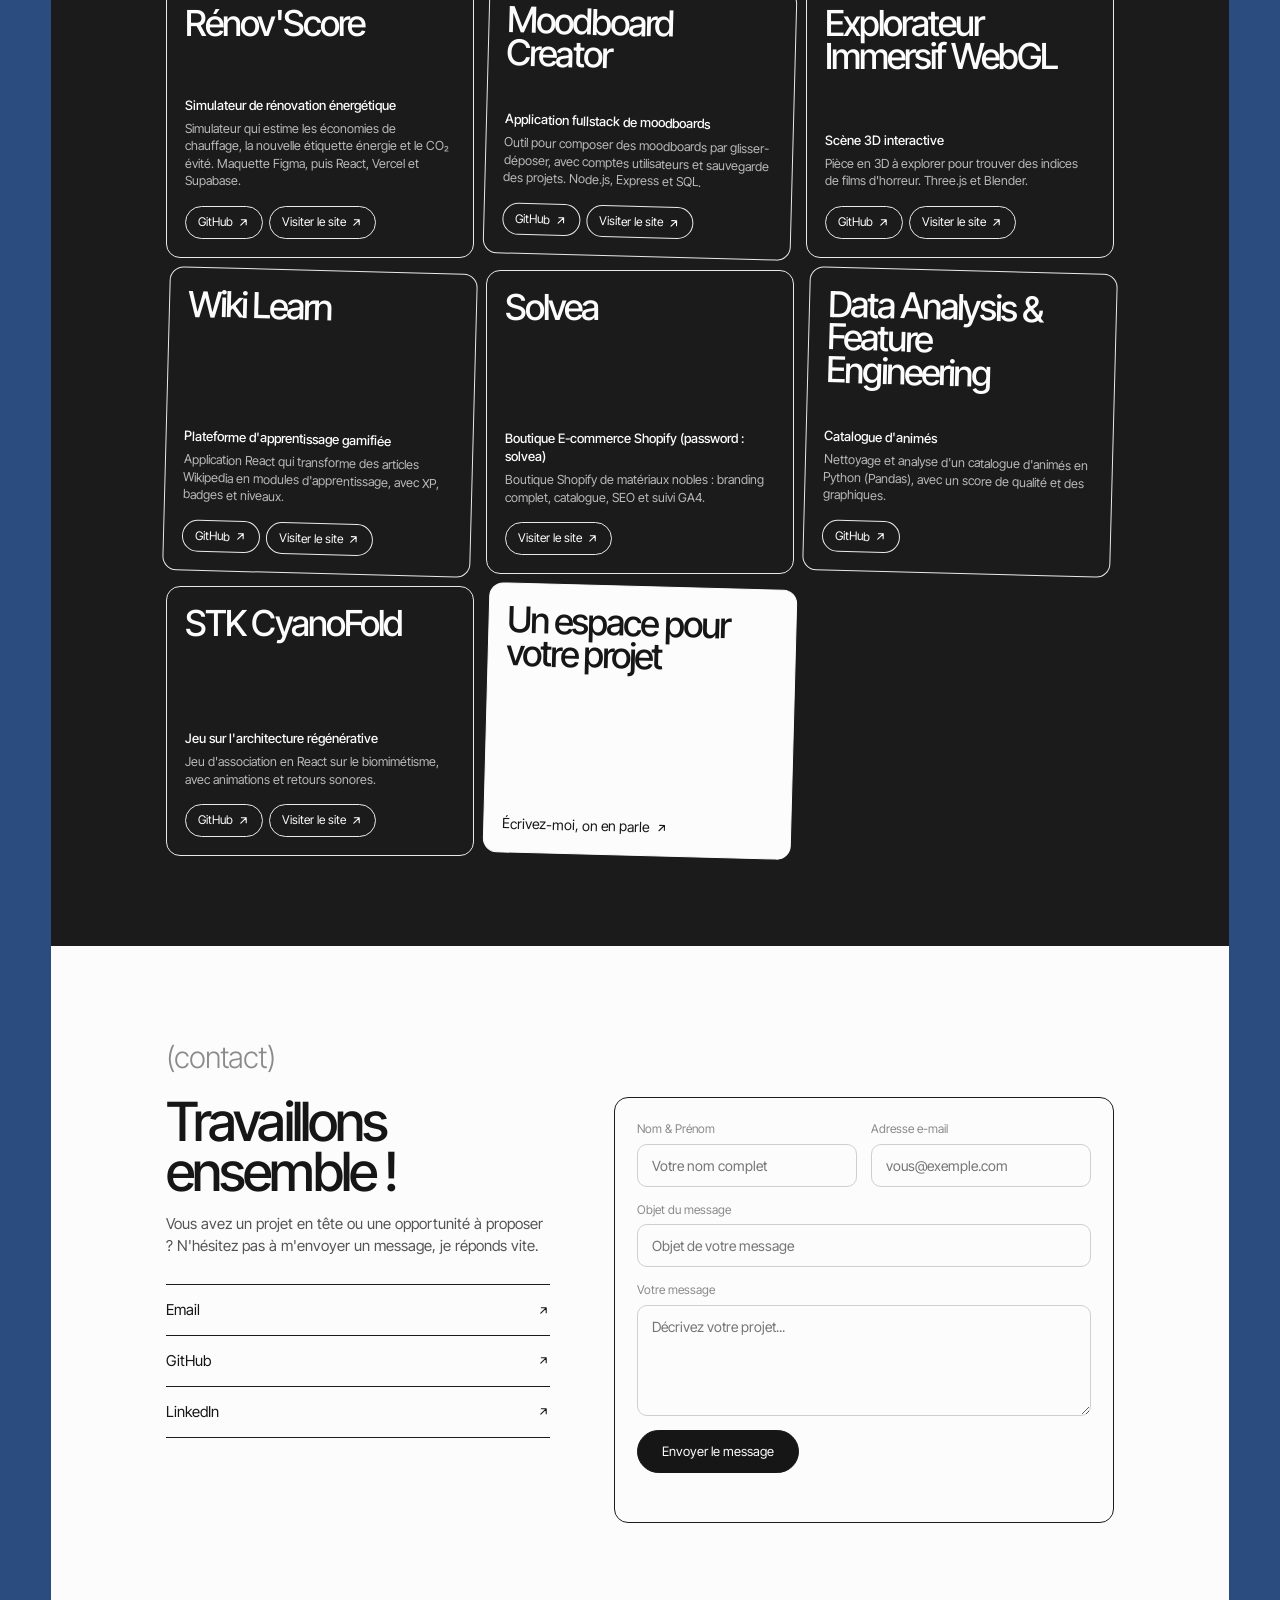
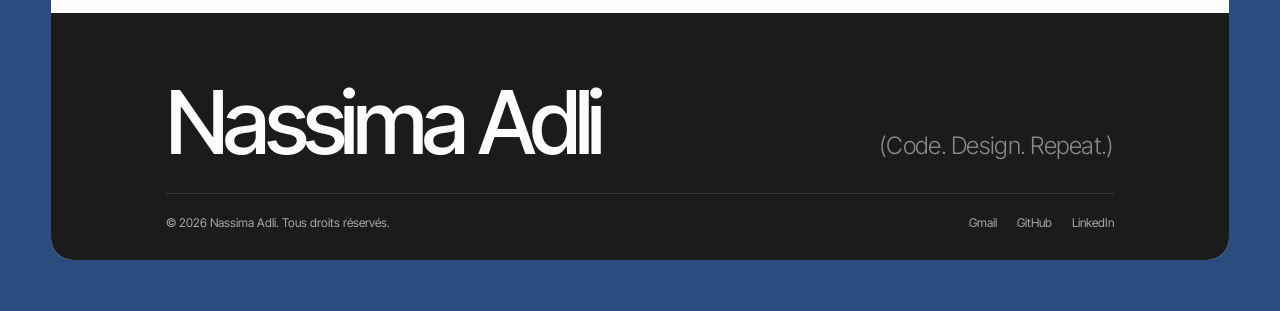
==== commit bab0ea55: "Retire React Router et Recharts des compétences Co-Authored-By: Claude Opus 5.5 <noreply@anthropic.c" ====
--- a/index.html
+++ b/index.html
@@ -91,8 +91,8 @@
 <!-- ===== CARROUSEL DES TECHNOS ===== -->
 <section class="marquee" aria-label="Technologies utilisées dans mes projets">
   <div class="marquee-row">
-    <ul class="marquee-track marquee-pills"><li>HTML5</li><li>CSS3</li><li>JavaScript</li><li>TypeScript</li><li>React</li><li>Vite</li><li>Tailwind CSS</li><li>Recharts</li><li>Three.js</li><li>WebGL</li><li>Python</li><li>FastAPI</li><li>SQLModel</li><li>Pydantic</li><li>Node.js</li><li>API REST</li><li>JSON</li><li>SQL</li><li>PostgreSQL</li><li>SQLite</li><li>Supabase</li><li>Firebase</li><li>Auth JWT &amp; OAuth</li><li>Pandas</li><li>Matplotlib</li><li>Jupyter</li><li>Figma</li><li>Webflow</li><li>Shopify</li><li>SEO</li><li>Google Analytics 4</li><li>Git</li><li>GitHub</li><li>Gitflow</li><li>GitHub Actions</li><li>Vitest</li><li>pytest</li><li>Vercel</li><li>Netlify</li><li>Render</li><li>Claude Code</li><li>Make</li><li>Airtable</li><li>Webhooks</li><li>Google Sheets</li></ul>
-    <ul class="marquee-track marquee-pills" aria-hidden="true"><li>HTML5</li><li>CSS3</li><li>JavaScript</li><li>TypeScript</li><li>React</li><li>Vite</li><li>Tailwind CSS</li><li>Recharts</li><li>Three.js</li><li>WebGL</li><li>Python</li><li>FastAPI</li><li>SQLModel</li><li>Pydantic</li><li>Node.js</li><li>API REST</li><li>JSON</li><li>SQL</li><li>PostgreSQL</li><li>SQLite</li><li>Supabase</li><li>Firebase</li><li>Auth JWT &amp; OAuth</li><li>Pandas</li><li>Matplotlib</li><li>Jupyter</li><li>Figma</li><li>Webflow</li><li>Shopify</li><li>SEO</li><li>Google Analytics 4</li><li>Git</li><li>GitHub</li><li>Gitflow</li><li>GitHub Actions</li><li>Vitest</li><li>pytest</li><li>Vercel</li><li>Netlify</li><li>Render</li><li>Claude Code</li><li>Make</li><li>Airtable</li><li>Webhooks</li><li>Google Sheets</li></ul>
+    <ul class="marquee-track marquee-pills"><li>HTML5</li><li>CSS3</li><li>JavaScript</li><li>TypeScript</li><li>React</li><li>Vite</li><li>Tailwind CSS</li><li>Three.js</li><li>WebGL</li><li>Python</li><li>FastAPI</li><li>SQLModel</li><li>Pydantic</li><li>Node.js</li><li>API REST</li><li>JSON</li><li>SQL</li><li>PostgreSQL</li><li>SQLite</li><li>Supabase</li><li>Firebase</li><li>Auth JWT &amp; OAuth</li><li>Pandas</li><li>Matplotlib</li><li>Jupyter</li><li>Figma</li><li>Webflow</li><li>Shopify</li><li>SEO</li><li>Google Analytics 4</li><li>Git</li><li>GitHub</li><li>Gitflow</li><li>GitHub Actions</li><li>Vitest</li><li>pytest</li><li>Vercel</li><li>Netlify</li><li>Render</li><li>Claude Code</li><li>Make</li><li>Airtable</li><li>Webhooks</li><li>Google Sheets</li></ul>
+    <ul class="marquee-track marquee-pills" aria-hidden="true"><li>HTML5</li><li>CSS3</li><li>JavaScript</li><li>TypeScript</li><li>React</li><li>Vite</li><li>Tailwind CSS</li><li>Three.js</li><li>WebGL</li><li>Python</li><li>FastAPI</li><li>SQLModel</li><li>Pydantic</li><li>Node.js</li><li>API REST</li><li>JSON</li><li>SQL</li><li>PostgreSQL</li><li>SQLite</li><li>Supabase</li><li>Firebase</li><li>Auth JWT &amp; OAuth</li><li>Pandas</li><li>Matplotlib</li><li>Jupyter</li><li>Figma</li><li>Webflow</li><li>Shopify</li><li>SEO</li><li>Google Analytics 4</li><li>Git</li><li>GitHub</li><li>Gitflow</li><li>GitHub Actions</li><li>Vitest</li><li>pytest</li><li>Vercel</li><li>Netlify</li><li>Render</li><li>Claude Code</li><li>Make</li><li>Airtable</li><li>Webhooks</li><li>Google Sheets</li></ul>
   </div>
 </section>
 
@@ -133,7 +133,7 @@
         <ul class="tag-list">
           <li>HTML5</li><li>CSS3</li><li>JavaScript ES6+</li><li>TypeScript</li>
           <li>React</li><li>Vite</li><li>Tailwind CSS</li>
-          <li>Recharts</li><li>Responsive Design</li><li>Animations CSS</li>
+          <li>Responsive Design</li><li>Animations CSS</li>
           <li>Three.js</li><li>WebGL</li>
         </ul>
       </div>
